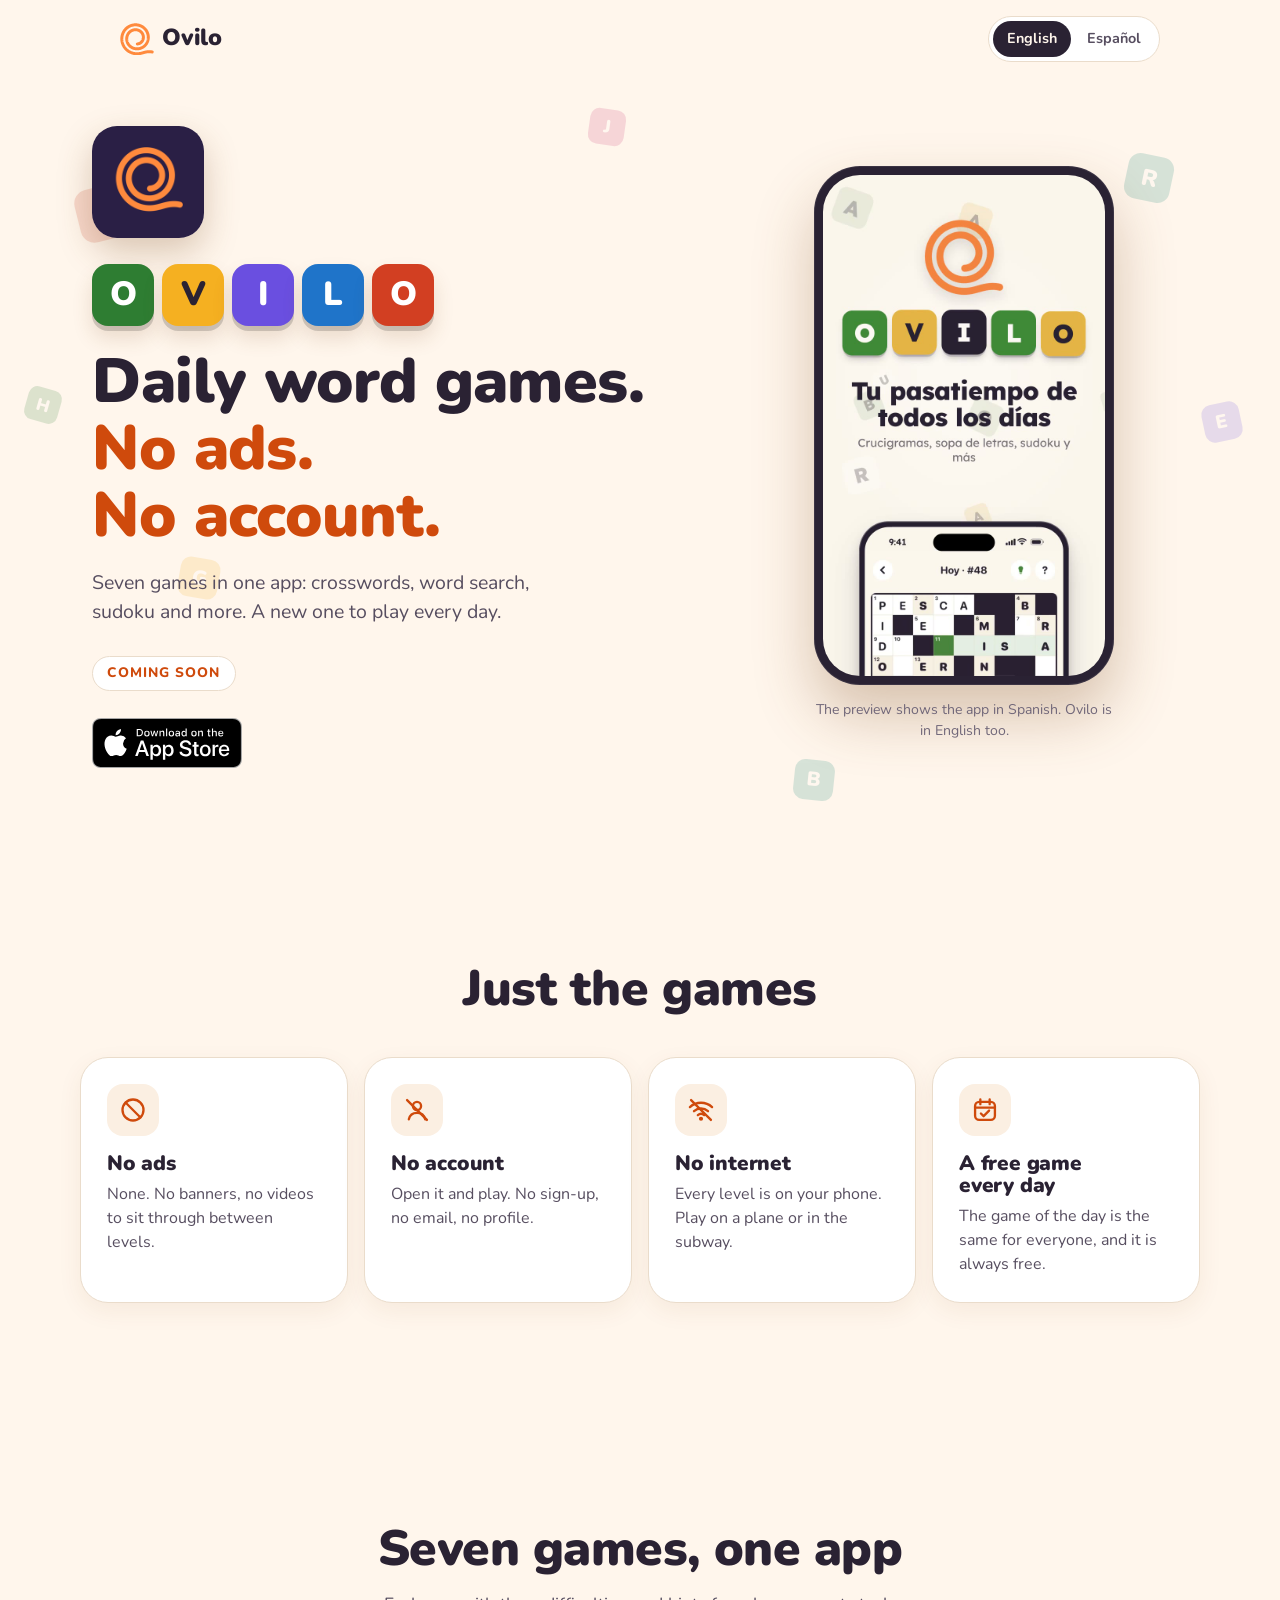
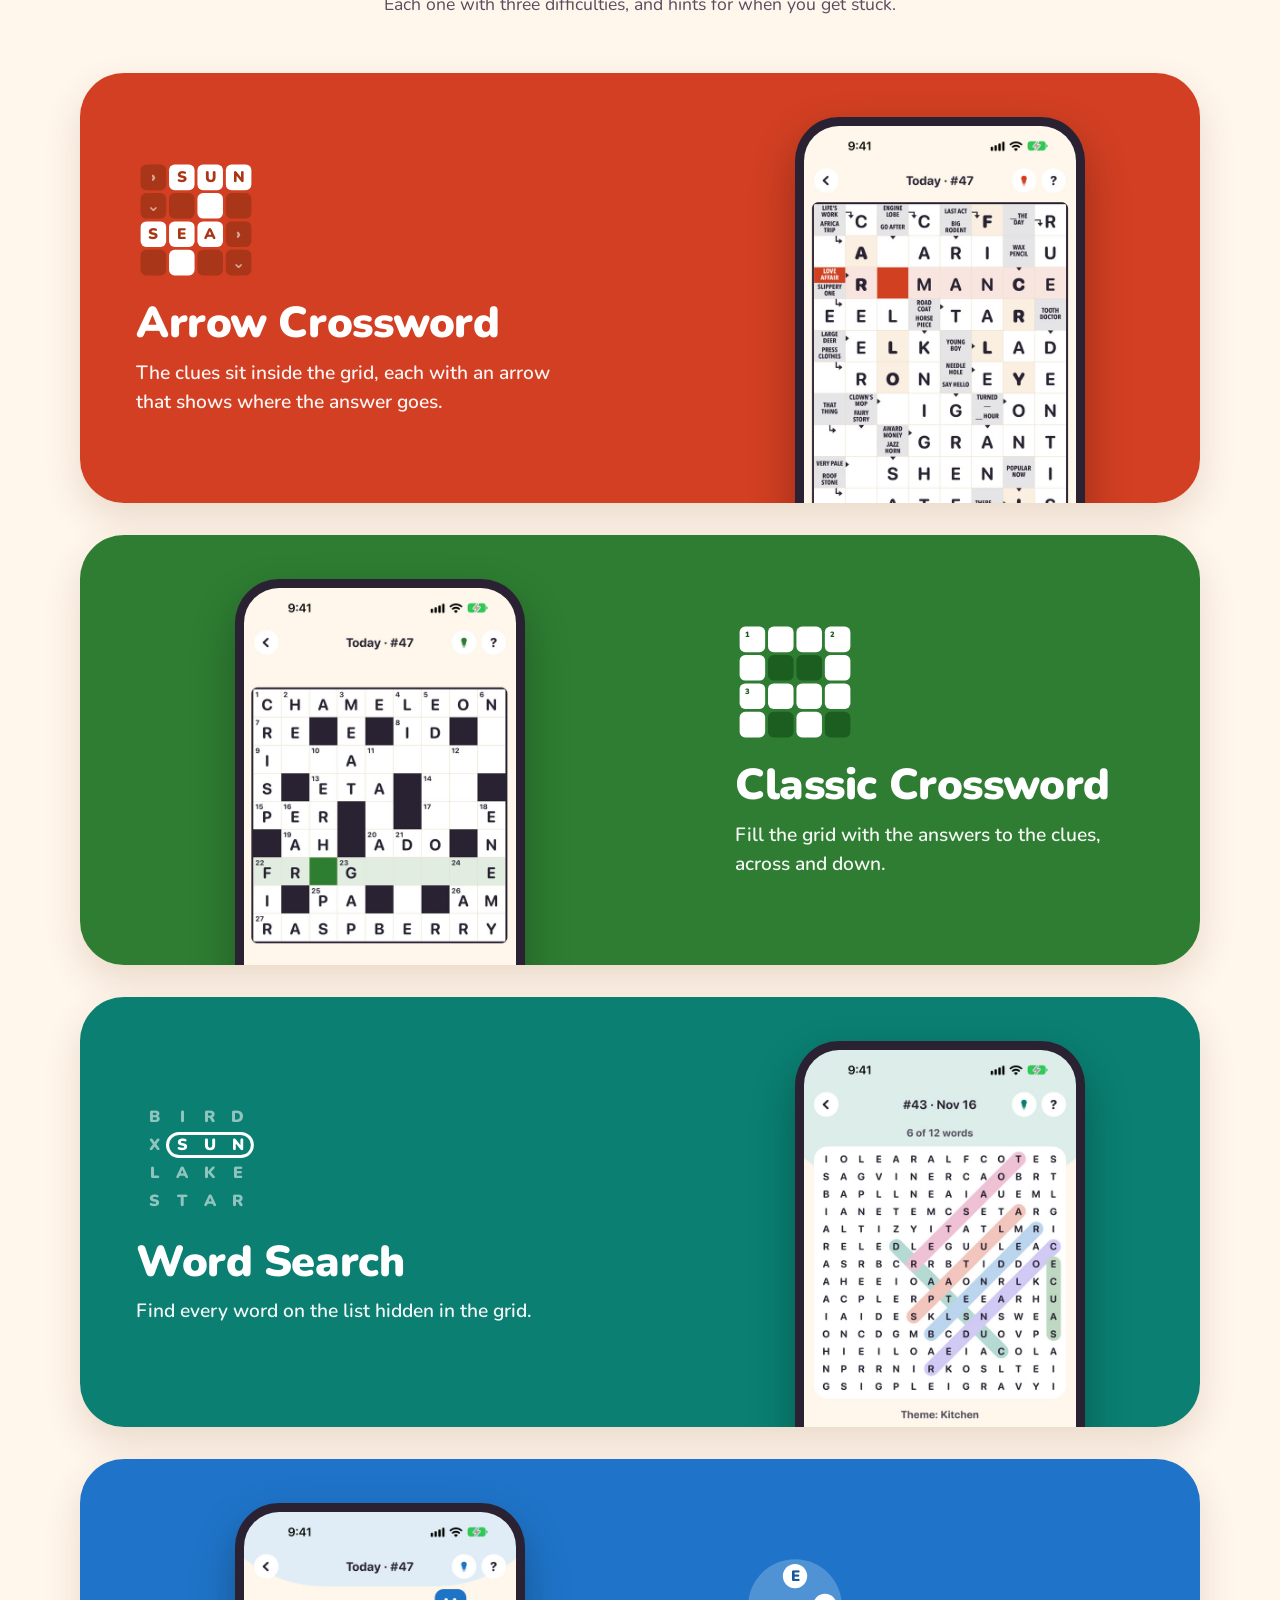
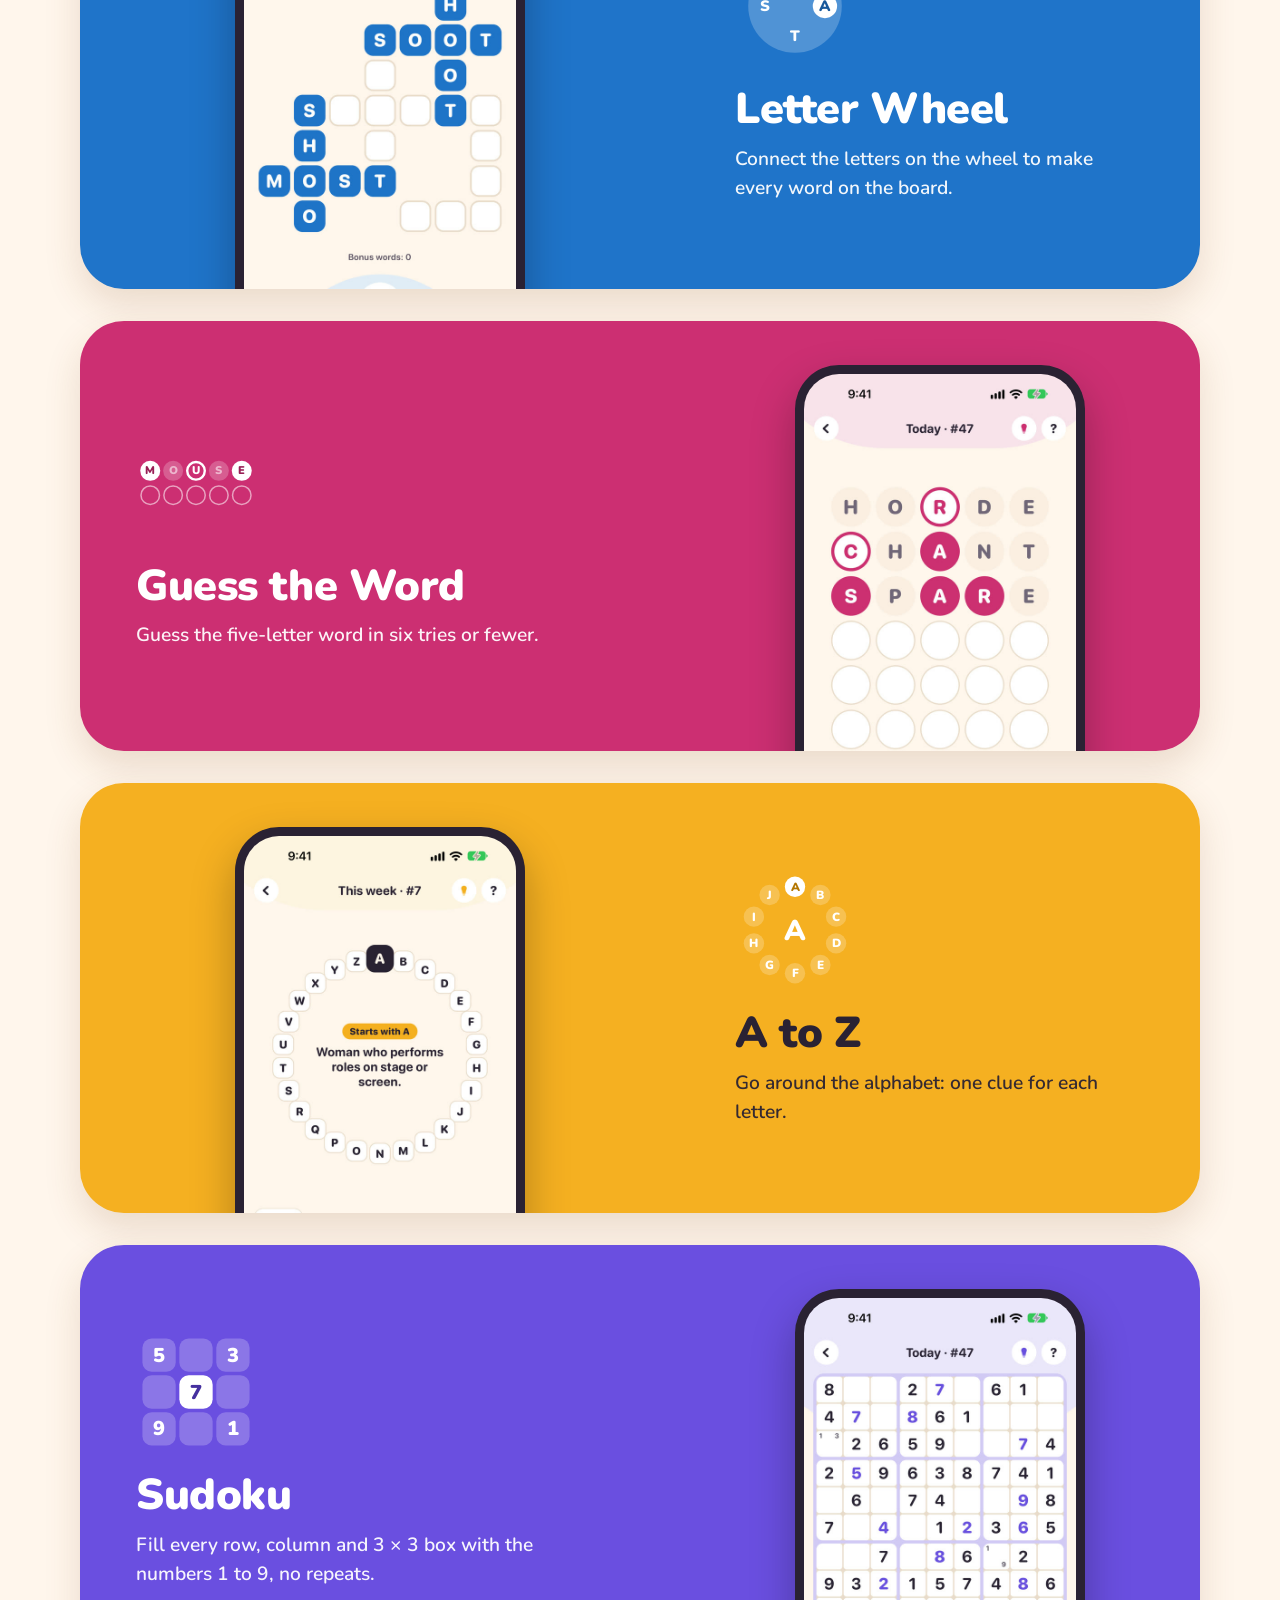
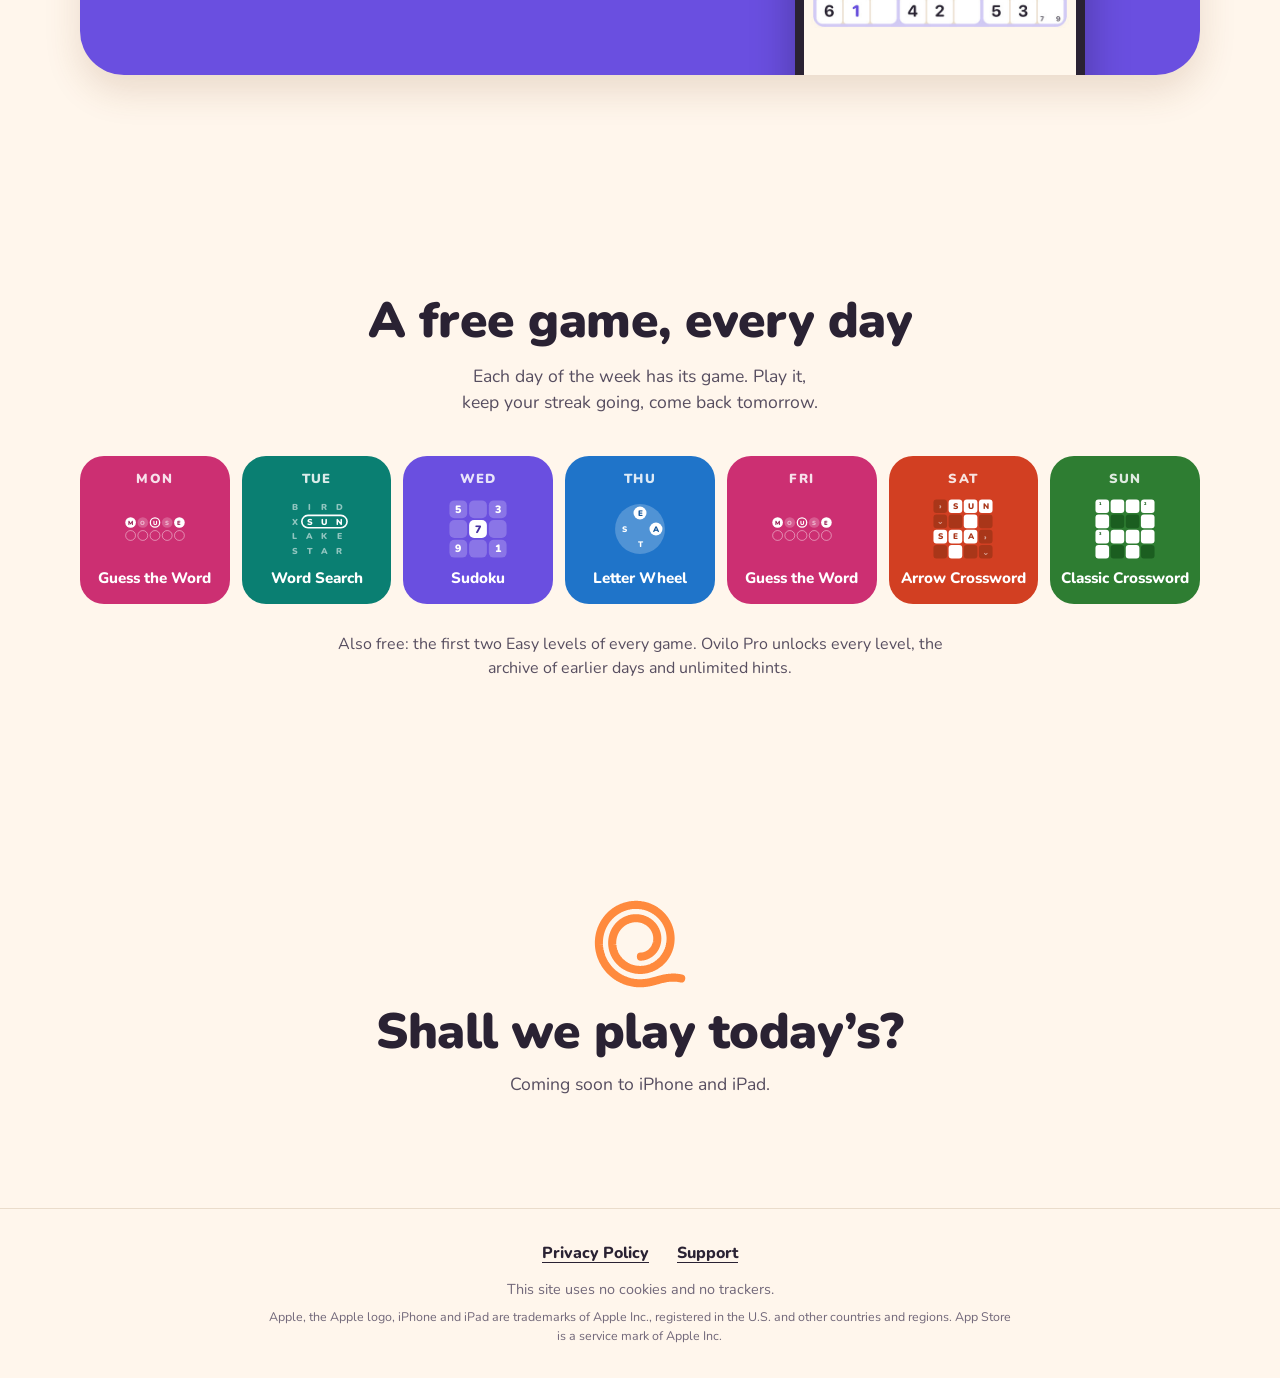
==== index.html @ 8417387c "Ovilo: sitio promocional en inglés y español (FO-580) Co-Authored-By: Claude Fable 5.2 <noreply@anth" ====
<!doctype html>
<html lang="en">
<head>
<meta charset="utf-8">
<meta name="viewport" content="width=device-width, initial-scale=1, viewport-fit=cover">
<title>Ovilo — Daily word games. No ads. No account.</title>
<meta name="description" content="Seven word and number games in one iPhone app: crosswords, word search, letter wheel, guess the word, A to Z and sudoku. No ads, no account, no internet needed.">
<meta name="theme-color" content="#FFF6EC" media="(prefers-color-scheme: light)">
<meta name="theme-color" content="#1A1622" media="(prefers-color-scheme: dark)">
<meta name="color-scheme" content="light dark">
<link rel="alternate" hreflang="en" href="https://ovilo.app/">
<link rel="alternate" hreflang="es" href="https://ovilo.app/es/">
<link rel="alternate" hreflang="x-default" href="https://ovilo.app/">
<meta property="og:type" content="website">
<meta property="og:title" content="Ovilo — Daily word games. No ads. No account.">
<meta property="og:description" content="Seven word and number games in one iPhone app: crosswords, word search, letter wheel, guess the word, A to Z and sudoku. No ads, no account, no internet needed.">
<meta property="og:image" content="https://ovilo.app/assets/img/og.png">
<meta name="twitter:card" content="summary_large_image">
<link rel="icon" href="assets/img/favicon.png" type="image/png">
<link rel="apple-touch-icon" href="assets/img/icon-180.png">
<link rel="preload" href="assets/fonts/nunito-latin-wght-normal.woff2" as="font" type="font/woff2" crossorigin>
<link rel="stylesheet" href="assets/site.css">
<script>
// El idioma del navegador manda la primera vez; después, el que la persona eligió en el selector.
(function () {
  var here = 'en', want;
  try { want = localStorage.getItem('ovilo-lang'); } catch (e) {}
  if (!want && here === 'en') want = /^es\b/i.test(navigator.language || '') ? 'es' : 'en';
  if (want && want !== here && !/[?&]stay\b/.test(location.search)) location.replace('es/' + location.hash);
})();
</script>
</head>
<body>
<header class="top">
  <a class="brand" href="./" aria-label="Ovilo"><svg class="symbol" aria-hidden="true" focusable="false" xmlns="http://www.w3.org/2000/svg" viewBox="149 168 524 502"><path d="M416.0 490.6 L418.3 490.5 L420.7 490.3 L423.0 490.0 L425.3 489.7 L427.7 489.3 L430.0 488.9 L432.3 488.4 L434.7 487.8 L437.0 487.2 L439.3 486.5 L441.6 485.8 L443.9 485.0 L446.2 484.1 L448.4 483.2 L450.7 482.2 L452.9 481.2 L455.1 480.1 L457.3 478.9 L459.4 477.7 L461.5 476.4 L463.6 475.0 L465.7 473.6 L467.8 472.2 L469.8 470.7 L471.7 469.1 L473.7 467.5 L475.6 465.8 L477.5 464.1 L479.3 462.3 L481.1 460.5 L482.8 458.6 L484.5 456.6 L486.2 454.7 L487.8 452.6 L489.4 450.6 L490.9 448.4 L492.3 446.3 L493.7 444.1 L495.1 441.8 L496.4 439.5 L497.7 437.2 L498.8 434.8 L500.0 432.4 L501.1 430.0 L502.1 427.5 L503.0 425.0 L503.9 422.4 L504.8 419.9 L505.5 417.3 L506.2 414.7 L506.9 412.0 L507.4 409.3 L507.9 406.7 L508.4 403.9 L508.7 401.2 L509.0 398.5 L509.3 395.7 L509.4 392.9 L509.5 390.2 L509.6 387.4 L509.5 384.6 L509.4 381.8 L509.2 379.0 L508.9 376.2 L508.6 373.4 L508.2 370.5 L507.7 367.7 L507.1 365.0 L506.5 362.2 L505.8 359.4 L505.0 356.6 L504.2 353.9 L503.3 351.1 L502.3 348.4 L501.2 345.7 L500.1 343.0 L498.9 340.4 L497.6 337.7 L496.2 335.1 L494.8 332.5 L493.3 330.0 L491.8 327.5 L490.2 325.0 L488.5 322.5 L486.7 320.1 L484.9 317.8 L483.0 315.4 L481.1 313.1 L479.1 310.9 L477.0 308.7 L474.8 306.6 L472.7 304.5 L470.4 302.4 L468.1 300.4 L465.7 298.5 L463.3 296.6 L460.8 294.8 L458.3 293.0 L455.8 291.3 L453.1 289.7 L450.5 288.1 L447.7 286.6 L445.0 285.1 L442.2 283.7 L439.3 282.4 L436.5 281.2 L433.5 280.0 L430.6 278.9 L427.6 277.9 L424.6 276.9 L421.5 276.0 L418.4 275.2 L415.3 274.5 L412.2 273.9 L409.0 273.3 L405.8 272.8 L402.6 272.4 L399.4 272.1 L396.2 271.8 L392.9 271.6 L389.7 271.6 L386.4 271.6 L383.2 271.6 L379.9 271.8 L376.6 272.0 L373.3 272.4 L370.1 272.8 L366.8 273.3 L363.5 273.9 L360.3 274.5 L357.0 275.3 L353.8 276.1 L350.6 277.1 L347.4 278.1 L344.2 279.1 L341.0 280.3 L337.9 281.6 L334.8 282.9 L331.7 284.3 L328.6 285.8 L325.6 287.4 L322.6 289.1 L319.7 290.8 L316.8 292.6 L313.9 294.5 L311.1 296.5 L308.3 298.5 L305.6 300.6 L302.9 302.8 L300.2 305.1 L297.6 307.4 L295.1 309.8 L292.6 312.3 L290.2 314.9 L287.9 317.5 L285.6 320.2 L283.4 322.9 L281.2 325.7 L279.1 328.6 L277.1 331.5 L275.1 334.4 L273.2 337.5 L271.4 340.6 L269.7 343.7 L268.0 346.9 L266.4 350.1 L264.9 353.4 L263.5 356.7 L262.2 360.1 L260.9 363.5 L259.8 366.9 L258.7 370.4 L257.7 373.9 L256.8 377.5 L255.9 381.0 L255.2 384.6 L254.6 388.3 L254.0 391.9 L253.5 395.6 L253.2 399.3 L252.9 403.0 L252.7 406.7 L252.6 410.4 L252.6 414.2 L252.7 417.9 L252.9 421.7 L253.2 425.4 L253.6 429.2 L254.1 432.9 L254.7 436.6 L255.3 440.4 L256.1 444.1 L257.0 447.8 L257.9 451.5 L259.0 455.2 L260.2 458.8 L261.4 462.4 L262.7 466.0 L264.2 469.6 L265.7 473.1 L267.3 476.7 L269.0 480.1 L270.8 483.6 L272.7 487.0 L274.7 490.3 L276.8 493.6 L279.0 496.9 L281.2 500.1 L283.5 503.3 L285.9 506.4 L288.4 509.4 L291.0 512.4 L293.7 515.4 L296.4 518.2 L299.2 521.0 L302.1 523.8 L305.1 526.4 L308.1 529.0 L311.2 531.6 L314.4 534.0 L317.7 536.4 L321.0 538.7 L324.3 540.9 L327.8 543.0 L331.3 545.1 L334.8 547.0 L338.4 548.9 L342.1 550.7 L345.8 552.4 L349.6 554.0 L353.4 555.5 L357.2 556.9 L361.1 558.3 L365.0 559.5 L369.0 560.6 L373.0 561.7 L377.0 562.6 L381.1 563.4 L385.2 564.1 L389.3 564.8 L393.5 565.3 L397.6 565.7 L401.8 566.0 L406.0 566.2 L410.2 566.3 L414.4 566.3 L418.6 566.2 L422.8 566.0 L427.1 565.7 L431.3 565.2 L435.5 564.7 L439.7 564.0 L443.9 563.3 L448.1 562.4 L452.3 561.4 L456.4 560.3 L460.5 559.2 L464.6 557.9 L468.7 556.5 L472.8 555.0 L476.8 553.4 L480.8 551.6 L484.7 549.8 L488.6 547.9 L492.5 545.9 L496.3 543.8 L500.0 541.5 L503.8 539.2 L507.4 536.8 L511.0 534.3 L514.6 531.7 L518.1 529.0 L521.5 526.2 L524.8 523.3 L528.1 520.3 L531.3 517.3 L534.5 514.1 L537.5 510.9 L540.5 507.6 L543.4 504.2 L546.3 500.7 L549.0 497.2 L551.7 493.5 L554.2 489.8 L556.7 486.1 L559.1 482.2 L561.4 478.3 L563.6 474.4 L565.7 470.4 L567.7 466.3 L569.6 462.1 L571.4 457.9 L573.1 453.7 L574.7 449.4 L576.2 445.1 L577.6 440.7 L578.8 436.3 L580.0 431.8 L581.0 427.3 L582.0 422.8 L582.8 418.2 L583.5 413.6 L584.1 409.0 L584.5 404.4 L584.9 399.7 L585.1 395.1 L585.3 390.4 L585.3 385.7 L585.2 381.0 L584.9 376.3 L584.6 371.6 L584.1 366.9 L583.5 362.3 L582.8 357.6 L582.0 352.9 L581.0 348.3 L579.9 343.6 L578.7 339.0 L577.4 334.4 L576.0 329.9 L574.5 325.3 L572.8 320.8 L571.0 316.4 L569.2 312.0 L567.2 307.6 L565.0 303.2 L562.8 299.0 L560.5 294.7 L558.0 290.5 L555.5 286.4 L552.8 282.4 L550.0 278.4 L547.1 274.4 L544.1 270.6 L541.1 266.8 L537.9 263.0 L534.6 259.4 L531.2 255.8 L527.7 252.3 L524.2 248.9 L520.5 245.6 L516.8 242.4 L513.0 239.2 L509.0 236.2 L505.0 233.2 L501.0 230.4 L496.8 227.6 L492.6 225.0 L488.3 222.4 L483.9 220.0 L479.5 217.6 L475.0 215.4 L470.4 213.3 L465.8 211.3 L461.1 209.4 L456.4 207.6 L451.6 206.0 L446.8 204.5 L441.9 203.0 L437.0 201.8 L432.0 200.6 L427.0 199.5 L422.0 198.6 L416.9 197.8 L411.9 197.2 L406.8 196.6 L401.6 196.2 L396.5 195.9 L391.4 195.8 L386.2 195.8 L381.0 195.9 L375.9 196.1 L370.7 196.5 L365.5 197.0 L360.4 197.6 L355.2 198.4 L350.1 199.3 L345.0 200.3 L339.9 201.5 L334.8 202.8 L329.7 204.2 L324.7 205.7 L319.7 207.4 L314.8 209.2 L309.9 211.1 L305.0 213.2 L300.2 215.4 L295.4 217.7 L290.7 220.1 L286.0 222.7 L281.4 225.3 L276.9 228.1 L272.4 231.0 L268.0 234.1 L263.7 237.2 L259.4 240.5 L255.3 243.8 L251.2 247.3 L247.1 250.9 L243.2 254.6 L239.4 258.4 L235.6 262.3 L232.0 266.3 L228.4 270.4 L225.0 274.5 L221.6 278.8 L218.3 283.2 L215.2 287.6 L212.2 292.2 L209.2 296.8 L206.4 301.5 L203.7 306.3 L201.2 311.1 L198.7 316.0 L196.4 321.0 L194.2 326.1 L192.1 331.2 L190.1 336.3 L188.3 341.6 L186.6 346.8 L185.0 352.2 L183.6 357.5 L182.3 362.9 L181.1 368.4 L180.1 373.9 L179.2 379.4 L178.4 384.9 L177.8 390.5 L177.4 396.1 L177.0 401.7 L176.8 407.3 L176.8 413.0 L176.9 418.6 L177.1 424.3 L177.5 429.9 L178.0 435.5 L178.7 441.2 L179.5 446.8 L180.4 452.4 L181.5 458.0 L182.8 463.6 L184.2 469.1 L185.7 474.6 L187.3 480.1 L189.1 485.6 L191.1 491.0 L193.2 496.3 L195.4 501.6 L197.7 506.9 L200.2 512.1 L202.9 517.3 L205.6 522.3 L208.5 527.4 L211.5 532.3 L214.7 537.2 L217.9 542.0 L221.3 546.8 L224.9 551.4 L228.5 556.0 L232.3 560.4 L236.1 564.8 L240.1 569.1 L244.2 573.3 L248.5 577.4 L252.8 581.4 L257.2 585.3 L261.7 589.1 L266.4 592.8 L271.1 596.3 L275.9 599.8 L280.8 603.1 L285.8 606.3 L290.9 609.4 L296.1 612.3 L301.4 615.2 L306.7 617.9 L312.1 620.4 L317.6 622.8 L323.1 625.1 L328.7 627.3 L334.4 629.3 L340.1 631.2 L345.9 632.9 L351.7 634.5 L357.5 635.9 L363.5 637.2 L369.4 638.4 L375.4 639.4 L381.4 640.2 L387.4 640.9 L393.5 641.5 L399.6 641.9 L405.7 642.1 L411.8 642.2 L417.9 642.1 L424.0 641.9 L430.1 641.5 L436.3 641.0 L442.4 640.3 L445.3 639.9 L448.3 639.5 L451.3 639.1 L454.2 638.6 L457.2 638.1 L460.2 637.6 L463.1 637.0 L466.0 636.4 L469.0 635.8 L471.9 635.2 L474.8 634.5 L477.8 633.8 L480.7 633.1 L483.6 632.4 L486.5 631.7 L489.4 630.9 L492.3 630.2 L495.2 629.4 L498.1 628.6 L501.0 627.8 L503.9 627.0 L506.8 626.2 L509.7 625.4 L512.5 624.5 L515.4 623.7 L518.3 622.9 L521.2 622.1 L524.1 621.3 L527.0 620.5 L529.9 619.8 L532.8 619.1 L535.7 618.3 L538.6 617.7 L541.6 617.0 L544.5 616.4 L547.4 615.7 L550.4 615.2 L553.3 614.6 L556.3 614.1 L559.2 613.6 L562.2 613.1 L565.2 612.6 L568.1 612.2 L571.1 611.8 L574.1 611.5 L577.1 611.2 L580.1 610.9 L583.1 610.7 L586.1 610.4 L589.0 610.3 L592.0 610.1 L595.0 610.0 L598.0 610.0 L601.0 610.0 L604.0 610.0 L607.0 610.1 L610.0 610.2 L613.0 610.3 L616.0 610.5 L619.0 610.8 L622.0 611.1 L625.0 611.4 L628.0 611.8 L630.9 612.2 L633.9 612.7 L636.8 613.3 L639.8 613.8 L642.7 614.5 L645.6 615.2" fill="none" stroke="currentColor" stroke-width="46" stroke-linecap="round" stroke-linejoin="round"></path></svg><span>Ovilo</span></a>
  <nav class="langs" aria-label="Language">
    <a href="./" data-lang="en" lang="en" aria-current="page">English</a>
    <a href="es/" data-lang="es" lang="es">Español</a>
  </nav>
</header>

<main>
  <section class="hero">
    <div class="floaters" aria-hidden="true"><span style="left:6%;top:14%;--s:54px;--r:-14deg;--g:#D23F22;--d:0s">A</span><span style="left:88%;top:10%;--s:46px;--r:12deg;--g:#0A7F72;--d:-1.7s">R</span><span style="left:14%;top:62%;--s:40px;--r:10deg;--g:#F5B021;--d:-3.4s">G</span><span style="left:80%;top:70%;--s:52px;--r:-9deg;--g:#1F74C9;--d:-5.1s">U</span><span style="left:46%;top:4%;--s:36px;--r:8deg;--g:#CC2F72;--d:-6.8s">J</span><span style="left:94%;top:42%;--s:38px;--r:-12deg;--g:#6A4FE0;--d:-8.5s">E</span><span style="left:2%;top:40%;--s:34px;--r:16deg;--g:#2E7D32;--d:-10.2s">H</span><span style="left:62%;top:88%;--s:40px;--r:6deg;--g:#0A7F72;--d:-11.9s">B</span></div>
    <div class="hero-text">
      <img class="app-icon" src="assets/img/icon-256.png" width="112" height="112" alt="">
      <p class="wordmark" aria-label="Ovilo"><span aria-hidden="true" style="--g:#2E7D32;--on:#FFFFFF;--i:0">O</span><span aria-hidden="true" style="--g:#F5B021;--on:#2A2233;--i:1">V</span><span aria-hidden="true" style="--g:#6A4FE0;--on:#FFFFFF;--i:2">I</span><span aria-hidden="true" style="--g:#1F74C9;--on:#FFFFFF;--i:3">L</span><span aria-hidden="true" style="--g:#D23F22;--on:#FFFFFF;--i:4">O</span></p>
      <h1><span>Daily word games.</span> <span class="accent">No ads.</span> <span class="accent">No account.</span></h1>
      <p class="sub">Seven games in one app: crosswords, word search, sudoku and more. A new one to play every day.</p>
      <div class="store" aria-label="Coming soon to iPhone and iPad."><span class="soon">Coming soon</span><img class="badge" src="assets/img/app-store-badge-en.svg" width="150" height="50" alt="Download on the App Store"></div>
    </div>
    <div class="hero-video">
      <div class="phone"><video class="screen" src="assets/video/ovilo-promo-es.mp4" poster="assets/video/poster.jpg" width="720" height="1280" autoplay muted loop playsinline preload="metadata" aria-label="A 30-second look at Ovilo"></video></div>
      <p class="video-note">The preview shows the app in Spanish. Ovilo is in English too.</p>
    </div>
  </section>

  <section class="why">
    <h2 class="reveal">Just the games</h2>
    <ul class="why-grid">
      <li class="reveal" style="--i:0"><span class="why-icon"><svg viewBox="0 0 24 24" aria-hidden="true" focusable="false" fill="none" stroke="currentColor" stroke-width="2" stroke-linecap="round" stroke-linejoin="round"><circle cx="12" cy="12" r="9"/><path d="M5.6 5.6l12.8 12.8"/></svg></span><h3>No ads</h3><p>None. No banners, no videos to sit through between levels.</p></li>
      <li class="reveal" style="--i:1"><span class="why-icon"><svg viewBox="0 0 24 24" aria-hidden="true" focusable="false" fill="none" stroke="currentColor" stroke-width="2" stroke-linecap="round" stroke-linejoin="round"><circle cx="12" cy="8.5" r="3.5"/><path d="M5 20c.8-3.6 3.6-5.5 7-5.5s6.2 1.9 7 5.5"/><path d="M3.5 3.5l17 17"/></svg></span><h3>No account</h3><p>Open it and play. No sign-up, no email, no profile.</p></li>
      <li class="reveal" style="--i:2"><span class="why-icon"><svg viewBox="0 0 24 24" aria-hidden="true" focusable="false" fill="none" stroke="currentColor" stroke-width="2" stroke-linecap="round" stroke-linejoin="round"><path d="M2.5 9.5a14 14 0 0 1 19 0"/><path d="M6 13a9 9 0 0 1 12 0"/><path d="M9.3 16.4a4.2 4.2 0 0 1 5.4 0"/><circle cx="12" cy="19.5" r=".8" fill="currentColor"/><path d="M3.5 3.5l17 17"/></svg></span><h3>No internet</h3><p>Every level is on your phone. Play on a plane or in the subway.</p></li>
      <li class="reveal" style="--i:3"><span class="why-icon"><svg viewBox="0 0 24 24" aria-hidden="true" focusable="false" fill="none" stroke="currentColor" stroke-width="2" stroke-linecap="round" stroke-linejoin="round"><rect x="3.5" y="5" width="17" height="15.5" rx="3.5"/><path d="M8 3v4M16 3v4M3.5 10h17"/><path d="M8.5 15l2.3 2.3 4.7-4.8"/></svg></span><h3>A free game every day</h3><p>The game of the day is the same for everyone, and it is always free.</p></li>
    </ul>
  </section>

  <section class="games">
    <h2 class="reveal">Seven games, one app</h2>
    <p class="lead reveal">Each one with three difficulties, and hints for when you get stuck.</p>
    <div class="game-list">
      <article class="game reveal" style="--g:#D23F22;--deep:#A93619;--on:#FFFFFF">
        <div class="game-text">
          <svg class="art" viewBox="0 0 120 120" aria-hidden="true" focusable="false"><rect x="4.62" y="4.62" width="25.53" height="25.53" rx="5.62" fill="#A93619"/><text x="17.38" y="17.38" font-size="15.83" fill="rgba(255,255,255,.55)" text-anchor="middle" dominant-baseline="central">›</text><rect x="33.03" y="4.62" width="25.53" height="25.53" rx="5.62" fill="#FFFFFF"/><text x="45.79" y="17.38" font-size="15.32" fill="#A93619" text-anchor="middle" dominant-baseline="central">S</text><rect x="61.44" y="4.62" width="25.53" height="25.53" rx="5.62" fill="#FFFFFF"/><text x="74.21" y="17.38" font-size="15.32" fill="#A93619" text-anchor="middle" dominant-baseline="central">U</text><rect x="89.85" y="4.62" width="25.53" height="25.53" rx="5.62" fill="#FFFFFF"/><text x="102.62" y="17.38" font-size="15.32" fill="#A93619" text-anchor="middle" dominant-baseline="central">N</text><rect x="4.62" y="33.03" width="25.53" height="25.53" rx="5.62" fill="#A93619"/><text x="17.38" y="45.79" font-size="15.83" fill="rgba(255,255,255,.55)" text-anchor="middle" dominant-baseline="central">⌄</text><rect x="33.03" y="33.03" width="25.53" height="25.53" rx="5.62" fill="#A93619"/><rect x="61.44" y="33.03" width="25.53" height="25.53" rx="5.62" fill="#FFFFFF"/><rect x="89.85" y="33.03" width="25.53" height="25.53" rx="5.62" fill="#A93619"/><rect x="4.62" y="61.44" width="25.53" height="25.53" rx="5.62" fill="#FFFFFF"/><text x="17.38" y="74.21" font-size="15.32" fill="#A93619" text-anchor="middle" dominant-baseline="central">S</text><rect x="33.03" y="61.44" width="25.53" height="25.53" rx="5.62" fill="#FFFFFF"/><text x="45.79" y="74.21" font-size="15.32" fill="#A93619" text-anchor="middle" dominant-baseline="central">E</text><rect x="61.44" y="61.44" width="25.53" height="25.53" rx="5.62" fill="#FFFFFF"/><text x="74.21" y="74.21" font-size="15.32" fill="#A93619" text-anchor="middle" dominant-baseline="central">A</text><rect x="89.85" y="61.44" width="25.53" height="25.53" rx="5.62" fill="#A93619"/><text x="102.62" y="74.21" font-size="15.83" fill="rgba(255,255,255,.55)" text-anchor="middle" dominant-baseline="central">›</text><rect x="4.62" y="89.85" width="25.53" height="25.53" rx="5.62" fill="#A93619"/><rect x="33.03" y="89.85" width="25.53" height="25.53" rx="5.62" fill="#FFFFFF"/><rect x="61.44" y="89.85" width="25.53" height="25.53" rx="5.62" fill="#A93619"/><rect x="89.85" y="89.85" width="25.53" height="25.53" rx="5.62" fill="#A93619"/><text x="102.62" y="102.62" font-size="15.83" fill="rgba(255,255,255,.55)" text-anchor="middle" dominant-baseline="central">⌄</text></svg>
          <h3>Arrow Crossword</h3>
          <p>The clues sit inside the grid, each with an arrow that shows where the answer goes.</p>
        </div>
        <div class="game-shot">
          <div class="phone"><img class="screen" src="assets/shots/en/crosswordAuto.jpg" width="600" height="1304" loading="lazy" decoding="async" alt="Ovilo on iPhone: Arrow Crossword"></div>
        </div>
      </article>
      <article class="game reveal flip" style="--g:#2E7D32;--deep:#1B5E20;--on:#FFFFFF">
        <div class="game-text">
          <svg class="art" viewBox="0 0 120 120" aria-hidden="true" focusable="false"><rect x="4.62" y="4.62" width="25.53" height="25.53" rx="5.62" fill="#FFFFFF"/><text x="12.28" y="12.28" font-size="7.66" fill="#1B5E20" text-anchor="middle" dominant-baseline="central">1</text><rect x="33.03" y="4.62" width="25.53" height="25.53" rx="5.62" fill="#FFFFFF"/><rect x="61.44" y="4.62" width="25.53" height="25.53" rx="5.62" fill="#FFFFFF"/><rect x="89.85" y="4.62" width="25.53" height="25.53" rx="5.62" fill="#FFFFFF"/><text x="97.51" y="12.28" font-size="7.66" fill="#1B5E20" text-anchor="middle" dominant-baseline="central">2</text><rect x="4.62" y="33.03" width="25.53" height="25.53" rx="5.62" fill="#FFFFFF"/><rect x="33.03" y="33.03" width="25.53" height="25.53" rx="5.62" fill="#1B5E20"/><rect x="61.44" y="33.03" width="25.53" height="25.53" rx="5.62" fill="#1B5E20"/><rect x="89.85" y="33.03" width="25.53" height="25.53" rx="5.62" fill="#FFFFFF"/><rect x="4.62" y="61.44" width="25.53" height="25.53" rx="5.62" fill="#FFFFFF"/><text x="12.28" y="69.1" font-size="7.66" fill="#1B5E20" text-anchor="middle" dominant-baseline="central">3</text><rect x="33.03" y="61.44" width="25.53" height="25.53" rx="5.62" fill="#FFFFFF"/><rect x="61.44" y="61.44" width="25.53" height="25.53" rx="5.62" fill="#FFFFFF"/><rect x="89.85" y="61.44" width="25.53" height="25.53" rx="5.62" fill="#FFFFFF"/><rect x="4.62" y="89.85" width="25.53" height="25.53" rx="5.62" fill="#FFFFFF"/><rect x="33.03" y="89.85" width="25.53" height="25.53" rx="5.62" fill="#1B5E20"/><rect x="61.44" y="89.85" width="25.53" height="25.53" rx="5.62" fill="#FFFFFF"/><rect x="89.85" y="89.85" width="25.53" height="25.53" rx="5.62" fill="#1B5E20"/></svg>
          <h3>Classic Crossword</h3>
          <p>Fill the grid with the answers to the clues, across and down.</p>
        </div>
        <div class="game-shot">
          <div class="phone"><img class="screen" src="assets/shots/en/crosswordClassic.jpg" width="600" height="1304" loading="lazy" decoding="async" alt="Ovilo on iPhone: Classic Crossword"></div>
        </div>
      </article>
      <article class="game reveal" style="--g:#0A7F72;--deep:#086358;--on:#FFFFFF">
        <div class="game-text">
          <svg class="art" viewBox="0 0 120 120" aria-hidden="true" focusable="false"><text x="18.17" y="18.17" font-size="16.17" fill="rgba(255,255,255,.55)" text-anchor="middle" dominant-baseline="central">B</text><text x="46.06" y="18.17" font-size="16.17" fill="rgba(255,255,255,.55)" text-anchor="middle" dominant-baseline="central">I</text><text x="73.94" y="18.17" font-size="16.17" fill="rgba(255,255,255,.55)" text-anchor="middle" dominant-baseline="central">R</text><text x="101.83" y="18.17" font-size="16.17" fill="rgba(255,255,255,.55)" text-anchor="middle" dominant-baseline="central">D</text><text x="18.17" y="46.06" font-size="16.17" fill="rgba(255,255,255,.55)" text-anchor="middle" dominant-baseline="central">X</text><text x="46.06" y="46.06" font-size="16.17" fill="#FFFFFF" text-anchor="middle" dominant-baseline="central">S</text><text x="73.94" y="46.06" font-size="16.17" fill="#FFFFFF" text-anchor="middle" dominant-baseline="central">U</text><text x="101.83" y="46.06" font-size="16.17" fill="#FFFFFF" text-anchor="middle" dominant-baseline="central">N</text><text x="18.17" y="73.94" font-size="16.17" fill="rgba(255,255,255,.55)" text-anchor="middle" dominant-baseline="central">L</text><text x="46.06" y="73.94" font-size="16.17" fill="rgba(255,255,255,.55)" text-anchor="middle" dominant-baseline="central">A</text><text x="73.94" y="73.94" font-size="16.17" fill="rgba(255,255,255,.55)" text-anchor="middle" dominant-baseline="central">K</text><text x="101.83" y="73.94" font-size="16.17" fill="rgba(255,255,255,.55)" text-anchor="middle" dominant-baseline="central">E</text><text x="18.17" y="101.83" font-size="16.17" fill="rgba(255,255,255,.55)" text-anchor="middle" dominant-baseline="central">S</text><text x="46.06" y="101.83" font-size="16.17" fill="rgba(255,255,255,.55)" text-anchor="middle" dominant-baseline="central">T</text><text x="73.94" y="101.83" font-size="16.17" fill="rgba(255,255,255,.55)" text-anchor="middle" dominant-baseline="central">A</text><text x="101.83" y="101.83" font-size="16.17" fill="rgba(255,255,255,.55)" text-anchor="middle" dominant-baseline="central">R</text><rect x="31.51" y="34.51" width="84.86" height="23.09" rx="11.54" fill="none" stroke="#FFFFFF" stroke-width="3"/></svg>
          <h3>Word Search</h3>
          <p>Find every word on the list hidden in the grid.</p>
        </div>
        <div class="game-shot">
          <div class="phone"><img class="screen" src="assets/shots/en/wordsearch.jpg" width="600" height="1304" loading="lazy" decoding="async" alt="Ovilo on iPhone: Word Search"></div>
        </div>
      </article>
      <article class="game reveal flip" style="--g:#1F74C9;--deep:#17589B;--on:#FFFFFF">
        <div class="game-text">
          <svg class="art" viewBox="0 0 120 120" aria-hidden="true" focusable="false"><circle cx="60" cy="60" r="46.8" fill="rgba(255,255,255,.22)"/><circle cx="60" cy="30.05" r="12.17" fill="#FFFFFF"/><text x="60" y="30.05" font-size="15.09" fill="#17589B" text-anchor="middle" dominant-baseline="central">E</text><circle cx="89.95" cy="60" r="12.17" fill="#FFFFFF"/><text x="89.95" y="60" font-size="15.09" fill="#17589B" text-anchor="middle" dominant-baseline="central">A</text><text x="60" y="89.95" font-size="15.09" fill="#FFFFFF" text-anchor="middle" dominant-baseline="central">T</text><text x="30.05" y="60" font-size="15.09" fill="#FFFFFF" text-anchor="middle" dominant-baseline="central">S</text></svg>
          <h3>Letter Wheel</h3>
          <p>Connect the letters on the wheel to make every word on the board.</p>
        </div>
        <div class="game-shot">
          <div class="phone"><img class="screen" src="assets/shots/en/wordconnect.jpg" width="600" height="1304" loading="lazy" decoding="async" alt="Ovilo on iPhone: Letter Wheel"></div>
        </div>
      </article>
      <article class="game reveal" style="--g:#CC2F72;--deep:#981F55;--on:#FFFFFF">
        <div class="game-text">
          <svg class="art" viewBox="0 0 120 120" aria-hidden="true" focusable="false"><circle cx="14.24" cy="47.84" r="10" fill="#FFFFFF"/><text x="14.24" y="47.84" font-size="11.2" fill="#981F55" text-anchor="middle" dominant-baseline="central">M</text><circle cx="14.24" cy="72.16" r="9.25" fill="none" stroke="rgba(255,255,255,.55)" stroke-width="1.5"/><circle cx="37.12" cy="47.84" r="10" fill="rgba(255,255,255,.22)"/><text x="37.12" y="47.84" font-size="11.2" fill="rgba(255,255,255,.55)" text-anchor="middle" dominant-baseline="central">O</text><circle cx="37.12" cy="72.16" r="9.25" fill="none" stroke="rgba(255,255,255,.55)" stroke-width="1.5"/><circle cx="60" cy="47.84" r="8.8" fill="none" stroke="#FFFFFF" stroke-width="2.4"/><text x="60" y="47.84" font-size="11.2" fill="#FFFFFF" text-anchor="middle" dominant-baseline="central">U</text><circle cx="60" cy="72.16" r="9.25" fill="none" stroke="rgba(255,255,255,.55)" stroke-width="1.5"/><circle cx="82.88" cy="47.84" r="10" fill="rgba(255,255,255,.22)"/><text x="82.88" y="47.84" font-size="11.2" fill="rgba(255,255,255,.55)" text-anchor="middle" dominant-baseline="central">S</text><circle cx="82.88" cy="72.16" r="9.25" fill="none" stroke="rgba(255,255,255,.55)" stroke-width="1.5"/><circle cx="105.76" cy="47.84" r="10" fill="#FFFFFF"/><text x="105.76" y="47.84" font-size="11.2" fill="#981F55" text-anchor="middle" dominant-baseline="central">E</text><circle cx="105.76" cy="72.16" r="9.25" fill="none" stroke="rgba(255,255,255,.55)" stroke-width="1.5"/></svg>
          <h3>Guess the Word</h3>
          <p>Guess the five-letter word in six tries or fewer.</p>
        </div>
        <div class="game-shot">
          <div class="phone"><img class="screen" src="assets/shots/en/wordguess.jpg" width="600" height="1304" loading="lazy" decoding="async" alt="Ovilo on iPhone: Guess the Word"></div>
        </div>
      </article>
      <article class="game reveal flip" style="--g:#F5B021;--deep:#B37600;--on:#2A2233">
        <div class="game-text">
          <svg class="art" viewBox="0 0 120 120" aria-hidden="true" focusable="false"><circle cx="60" cy="16.8" r="10.2" fill="#FFFFFF"/><text x="60" y="16.8" font-size="11.83" fill="#B37600" text-anchor="middle" dominant-baseline="central">A</text><circle cx="85.39" cy="25.05" r="10.2" fill="rgba(255,255,255,.22)"/><text x="85.39" y="25.05" font-size="11.83" fill="#FFFFFF" text-anchor="middle" dominant-baseline="central">B</text><circle cx="101.09" cy="46.65" r="10.2" fill="rgba(255,255,255,.22)"/><text x="101.09" y="46.65" font-size="11.83" fill="#FFFFFF" text-anchor="middle" dominant-baseline="central">C</text><circle cx="101.09" cy="73.35" r="10.2" fill="rgba(255,255,255,.22)"/><text x="101.09" y="73.35" font-size="11.83" fill="#FFFFFF" text-anchor="middle" dominant-baseline="central">D</text><circle cx="85.39" cy="94.95" r="10.2" fill="rgba(255,255,255,.22)"/><text x="85.39" y="94.95" font-size="11.83" fill="#FFFFFF" text-anchor="middle" dominant-baseline="central">E</text><circle cx="60" cy="103.2" r="10.2" fill="rgba(255,255,255,.22)"/><text x="60" y="103.2" font-size="11.83" fill="#FFFFFF" text-anchor="middle" dominant-baseline="central">F</text><circle cx="34.61" cy="94.95" r="10.2" fill="rgba(255,255,255,.22)"/><text x="34.61" y="94.95" font-size="11.83" fill="#FFFFFF" text-anchor="middle" dominant-baseline="central">G</text><circle cx="18.91" cy="73.35" r="10.2" fill="rgba(255,255,255,.22)"/><text x="18.91" y="73.35" font-size="11.83" fill="#FFFFFF" text-anchor="middle" dominant-baseline="central">H</text><circle cx="18.91" cy="46.65" r="10.2" fill="rgba(255,255,255,.22)"/><text x="18.91" y="46.65" font-size="11.83" fill="#FFFFFF" text-anchor="middle" dominant-baseline="central">I</text><circle cx="34.61" cy="25.05" r="10.2" fill="rgba(255,255,255,.22)"/><text x="34.61" y="25.05" font-size="11.83" fill="#FFFFFF" text-anchor="middle" dominant-baseline="central">J</text><text x="60" y="60" font-size="28.56" fill="#FFFFFF" text-anchor="middle" dominant-baseline="central">A</text></svg>
          <h3>A to Z</h3>
          <p>Go around the alphabet: one clue for each letter.</p>
        </div>
        <div class="game-shot">
          <div class="phone"><img class="screen" src="assets/shots/en/alphabet.jpg" width="600" height="1304" loading="lazy" decoding="async" alt="Ovilo on iPhone: A to Z"></div>
        </div>
      </article>
      <article class="game reveal" style="--g:#6A4FE0;--deep:#45309F;--on:#FFFFFF">
        <div class="game-text">
          <svg class="art" viewBox="0 0 120 120" aria-hidden="true" focusable="false"><rect x="6.4" y="6.4" width="33.33" height="33.33" rx="9.33" fill="rgba(255,255,255,.22)"/><text x="23.07" y="23.07" font-size="20" fill="#FFFFFF" text-anchor="middle" dominant-baseline="central">5</text><rect x="43.33" y="6.4" width="33.33" height="33.33" rx="9.33" fill="rgba(255,255,255,.22)"/><rect x="80.27" y="6.4" width="33.33" height="33.33" rx="9.33" fill="rgba(255,255,255,.22)"/><text x="96.93" y="23.07" font-size="20" fill="#FFFFFF" text-anchor="middle" dominant-baseline="central">3</text><rect x="6.4" y="43.33" width="33.33" height="33.33" rx="9.33" fill="rgba(255,255,255,.22)"/><rect x="43.33" y="43.33" width="33.33" height="33.33" rx="9.33" fill="#FFFFFF"/><text x="60" y="60" font-size="20" fill="#45309F" text-anchor="middle" dominant-baseline="central">7</text><rect x="80.27" y="43.33" width="33.33" height="33.33" rx="9.33" fill="rgba(255,255,255,.22)"/><rect x="6.4" y="80.27" width="33.33" height="33.33" rx="9.33" fill="rgba(255,255,255,.22)"/><text x="23.07" y="96.93" font-size="20" fill="#FFFFFF" text-anchor="middle" dominant-baseline="central">9</text><rect x="43.33" y="80.27" width="33.33" height="33.33" rx="9.33" fill="rgba(255,255,255,.22)"/><rect x="80.27" y="80.27" width="33.33" height="33.33" rx="9.33" fill="rgba(255,255,255,.22)"/><text x="96.93" y="96.93" font-size="20" fill="#FFFFFF" text-anchor="middle" dominant-baseline="central">1</text></svg>
          <h3>Sudoku</h3>
          <p>Fill every row, column and 3 × 3 box with the numbers 1 to 9, no repeats.</p>
        </div>
        <div class="game-shot">
          <div class="phone"><img class="screen" src="assets/shots/en/sudoku.jpg" width="600" height="1304" loading="lazy" decoding="async" alt="Ovilo on iPhone: Sudoku"></div>
        </div>
      </article>
    </div>
  </section>

  <section class="week">
    <h2 class="reveal">A free game, every day</h2>
    <p class="lead reveal">Each day of the week has its game. Play it, keep your streak going, come back tomorrow.</p>
    <ol class="week-row reveal">
        <li style="--g:#CC2F72;--deep:#981F55;--on:#FFFFFF"><span class="day">Mon</span><svg class="art" viewBox="0 0 120 120" aria-hidden="true" focusable="false"><circle cx="14.24" cy="47.84" r="10" fill="#FFFFFF"/><text x="14.24" y="47.84" font-size="11.2" fill="#981F55" text-anchor="middle" dominant-baseline="central">M</text><circle cx="14.24" cy="72.16" r="9.25" fill="none" stroke="rgba(255,255,255,.55)" stroke-width="1.5"/><circle cx="37.12" cy="47.84" r="10" fill="rgba(255,255,255,.22)"/><text x="37.12" y="47.84" font-size="11.2" fill="rgba(255,255,255,.55)" text-anchor="middle" dominant-baseline="central">O</text><circle cx="37.12" cy="72.16" r="9.25" fill="none" stroke="rgba(255,255,255,.55)" stroke-width="1.5"/><circle cx="60" cy="47.84" r="8.8" fill="none" stroke="#FFFFFF" stroke-width="2.4"/><text x="60" y="47.84" font-size="11.2" fill="#FFFFFF" text-anchor="middle" dominant-baseline="central">U</text><circle cx="60" cy="72.16" r="9.25" fill="none" stroke="rgba(255,255,255,.55)" stroke-width="1.5"/><circle cx="82.88" cy="47.84" r="10" fill="rgba(255,255,255,.22)"/><text x="82.88" y="47.84" font-size="11.2" fill="rgba(255,255,255,.55)" text-anchor="middle" dominant-baseline="central">S</text><circle cx="82.88" cy="72.16" r="9.25" fill="none" stroke="rgba(255,255,255,.55)" stroke-width="1.5"/><circle cx="105.76" cy="47.84" r="10" fill="#FFFFFF"/><text x="105.76" y="47.84" font-size="11.2" fill="#981F55" text-anchor="middle" dominant-baseline="central">E</text><circle cx="105.76" cy="72.16" r="9.25" fill="none" stroke="rgba(255,255,255,.55)" stroke-width="1.5"/></svg><span class="day-game">Guess the Word</span></li>
        <li style="--g:#0A7F72;--deep:#086358;--on:#FFFFFF"><span class="day">Tue</span><svg class="art" viewBox="0 0 120 120" aria-hidden="true" focusable="false"><text x="18.17" y="18.17" font-size="16.17" fill="rgba(255,255,255,.55)" text-anchor="middle" dominant-baseline="central">B</text><text x="46.06" y="18.17" font-size="16.17" fill="rgba(255,255,255,.55)" text-anchor="middle" dominant-baseline="central">I</text><text x="73.94" y="18.17" font-size="16.17" fill="rgba(255,255,255,.55)" text-anchor="middle" dominant-baseline="central">R</text><text x="101.83" y="18.17" font-size="16.17" fill="rgba(255,255,255,.55)" text-anchor="middle" dominant-baseline="central">D</text><text x="18.17" y="46.06" font-size="16.17" fill="rgba(255,255,255,.55)" text-anchor="middle" dominant-baseline="central">X</text><text x="46.06" y="46.06" font-size="16.17" fill="#FFFFFF" text-anchor="middle" dominant-baseline="central">S</text><text x="73.94" y="46.06" font-size="16.17" fill="#FFFFFF" text-anchor="middle" dominant-baseline="central">U</text><text x="101.83" y="46.06" font-size="16.17" fill="#FFFFFF" text-anchor="middle" dominant-baseline="central">N</text><text x="18.17" y="73.94" font-size="16.17" fill="rgba(255,255,255,.55)" text-anchor="middle" dominant-baseline="central">L</text><text x="46.06" y="73.94" font-size="16.17" fill="rgba(255,255,255,.55)" text-anchor="middle" dominant-baseline="central">A</text><text x="73.94" y="73.94" font-size="16.17" fill="rgba(255,255,255,.55)" text-anchor="middle" dominant-baseline="central">K</text><text x="101.83" y="73.94" font-size="16.17" fill="rgba(255,255,255,.55)" text-anchor="middle" dominant-baseline="central">E</text><text x="18.17" y="101.83" font-size="16.17" fill="rgba(255,255,255,.55)" text-anchor="middle" dominant-baseline="central">S</text><text x="46.06" y="101.83" font-size="16.17" fill="rgba(255,255,255,.55)" text-anchor="middle" dominant-baseline="central">T</text><text x="73.94" y="101.83" font-size="16.17" fill="rgba(255,255,255,.55)" text-anchor="middle" dominant-baseline="central">A</text><text x="101.83" y="101.83" font-size="16.17" fill="rgba(255,255,255,.55)" text-anchor="middle" dominant-baseline="central">R</text><rect x="31.51" y="34.51" width="84.86" height="23.09" rx="11.54" fill="none" stroke="#FFFFFF" stroke-width="3"/></svg><span class="day-game">Word Search</span></li>
        <li style="--g:#6A4FE0;--deep:#45309F;--on:#FFFFFF"><span class="day">Wed</span><svg class="art" viewBox="0 0 120 120" aria-hidden="true" focusable="false"><rect x="6.4" y="6.4" width="33.33" height="33.33" rx="9.33" fill="rgba(255,255,255,.22)"/><text x="23.07" y="23.07" font-size="20" fill="#FFFFFF" text-anchor="middle" dominant-baseline="central">5</text><rect x="43.33" y="6.4" width="33.33" height="33.33" rx="9.33" fill="rgba(255,255,255,.22)"/><rect x="80.27" y="6.4" width="33.33" height="33.33" rx="9.33" fill="rgba(255,255,255,.22)"/><text x="96.93" y="23.07" font-size="20" fill="#FFFFFF" text-anchor="middle" dominant-baseline="central">3</text><rect x="6.4" y="43.33" width="33.33" height="33.33" rx="9.33" fill="rgba(255,255,255,.22)"/><rect x="43.33" y="43.33" width="33.33" height="33.33" rx="9.33" fill="#FFFFFF"/><text x="60" y="60" font-size="20" fill="#45309F" text-anchor="middle" dominant-baseline="central">7</text><rect x="80.27" y="43.33" width="33.33" height="33.33" rx="9.33" fill="rgba(255,255,255,.22)"/><rect x="6.4" y="80.27" width="33.33" height="33.33" rx="9.33" fill="rgba(255,255,255,.22)"/><text x="23.07" y="96.93" font-size="20" fill="#FFFFFF" text-anchor="middle" dominant-baseline="central">9</text><rect x="43.33" y="80.27" width="33.33" height="33.33" rx="9.33" fill="rgba(255,255,255,.22)"/><rect x="80.27" y="80.27" width="33.33" height="33.33" rx="9.33" fill="rgba(255,255,255,.22)"/><text x="96.93" y="96.93" font-size="20" fill="#FFFFFF" text-anchor="middle" dominant-baseline="central">1</text></svg><span class="day-game">Sudoku</span></li>
        <li style="--g:#1F74C9;--deep:#17589B;--on:#FFFFFF"><span class="day">Thu</span><svg class="art" viewBox="0 0 120 120" aria-hidden="true" focusable="false"><circle cx="60" cy="60" r="46.8" fill="rgba(255,255,255,.22)"/><circle cx="60" cy="30.05" r="12.17" fill="#FFFFFF"/><text x="60" y="30.05" font-size="15.09" fill="#17589B" text-anchor="middle" dominant-baseline="central">E</text><circle cx="89.95" cy="60" r="12.17" fill="#FFFFFF"/><text x="89.95" y="60" font-size="15.09" fill="#17589B" text-anchor="middle" dominant-baseline="central">A</text><text x="60" y="89.95" font-size="15.09" fill="#FFFFFF" text-anchor="middle" dominant-baseline="central">T</text><text x="30.05" y="60" font-size="15.09" fill="#FFFFFF" text-anchor="middle" dominant-baseline="central">S</text></svg><span class="day-game">Letter Wheel</span></li>
        <li style="--g:#CC2F72;--deep:#981F55;--on:#FFFFFF"><span class="day">Fri</span><svg class="art" viewBox="0 0 120 120" aria-hidden="true" focusable="false"><circle cx="14.24" cy="47.84" r="10" fill="#FFFFFF"/><text x="14.24" y="47.84" font-size="11.2" fill="#981F55" text-anchor="middle" dominant-baseline="central">M</text><circle cx="14.24" cy="72.16" r="9.25" fill="none" stroke="rgba(255,255,255,.55)" stroke-width="1.5"/><circle cx="37.12" cy="47.84" r="10" fill="rgba(255,255,255,.22)"/><text x="37.12" y="47.84" font-size="11.2" fill="rgba(255,255,255,.55)" text-anchor="middle" dominant-baseline="central">O</text><circle cx="37.12" cy="72.16" r="9.25" fill="none" stroke="rgba(255,255,255,.55)" stroke-width="1.5"/><circle cx="60" cy="47.84" r="8.8" fill="none" stroke="#FFFFFF" stroke-width="2.4"/><text x="60" y="47.84" font-size="11.2" fill="#FFFFFF" text-anchor="middle" dominant-baseline="central">U</text><circle cx="60" cy="72.16" r="9.25" fill="none" stroke="rgba(255,255,255,.55)" stroke-width="1.5"/><circle cx="82.88" cy="47.84" r="10" fill="rgba(255,255,255,.22)"/><text x="82.88" y="47.84" font-size="11.2" fill="rgba(255,255,255,.55)" text-anchor="middle" dominant-baseline="central">S</text><circle cx="82.88" cy="72.16" r="9.25" fill="none" stroke="rgba(255,255,255,.55)" stroke-width="1.5"/><circle cx="105.76" cy="47.84" r="10" fill="#FFFFFF"/><text x="105.76" y="47.84" font-size="11.2" fill="#981F55" text-anchor="middle" dominant-baseline="central">E</text><circle cx="105.76" cy="72.16" r="9.25" fill="none" stroke="rgba(255,255,255,.55)" stroke-width="1.5"/></svg><span class="day-game">Guess the Word</span></li>
        <li style="--g:#D23F22;--deep:#A93619;--on:#FFFFFF"><span class="day">Sat</span><svg class="art" viewBox="0 0 120 120" aria-hidden="true" focusable="false"><rect x="4.62" y="4.62" width="25.53" height="25.53" rx="5.62" fill="#A93619"/><text x="17.38" y="17.38" font-size="15.83" fill="rgba(255,255,255,.55)" text-anchor="middle" dominant-baseline="central">›</text><rect x="33.03" y="4.62" width="25.53" height="25.53" rx="5.62" fill="#FFFFFF"/><text x="45.79" y="17.38" font-size="15.32" fill="#A93619" text-anchor="middle" dominant-baseline="central">S</text><rect x="61.44" y="4.62" width="25.53" height="25.53" rx="5.62" fill="#FFFFFF"/><text x="74.21" y="17.38" font-size="15.32" fill="#A93619" text-anchor="middle" dominant-baseline="central">U</text><rect x="89.85" y="4.62" width="25.53" height="25.53" rx="5.62" fill="#FFFFFF"/><text x="102.62" y="17.38" font-size="15.32" fill="#A93619" text-anchor="middle" dominant-baseline="central">N</text><rect x="4.62" y="33.03" width="25.53" height="25.53" rx="5.62" fill="#A93619"/><text x="17.38" y="45.79" font-size="15.83" fill="rgba(255,255,255,.55)" text-anchor="middle" dominant-baseline="central">⌄</text><rect x="33.03" y="33.03" width="25.53" height="25.53" rx="5.62" fill="#A93619"/><rect x="61.44" y="33.03" width="25.53" height="25.53" rx="5.62" fill="#FFFFFF"/><rect x="89.85" y="33.03" width="25.53" height="25.53" rx="5.62" fill="#A93619"/><rect x="4.62" y="61.44" width="25.53" height="25.53" rx="5.62" fill="#FFFFFF"/><text x="17.38" y="74.21" font-size="15.32" fill="#A93619" text-anchor="middle" dominant-baseline="central">S</text><rect x="33.03" y="61.44" width="25.53" height="25.53" rx="5.62" fill="#FFFFFF"/><text x="45.79" y="74.21" font-size="15.32" fill="#A93619" text-anchor="middle" dominant-baseline="central">E</text><rect x="61.44" y="61.44" width="25.53" height="25.53" rx="5.62" fill="#FFFFFF"/><text x="74.21" y="74.21" font-size="15.32" fill="#A93619" text-anchor="middle" dominant-baseline="central">A</text><rect x="89.85" y="61.44" width="25.53" height="25.53" rx="5.62" fill="#A93619"/><text x="102.62" y="74.21" font-size="15.83" fill="rgba(255,255,255,.55)" text-anchor="middle" dominant-baseline="central">›</text><rect x="4.62" y="89.85" width="25.53" height="25.53" rx="5.62" fill="#A93619"/><rect x="33.03" y="89.85" width="25.53" height="25.53" rx="5.62" fill="#FFFFFF"/><rect x="61.44" y="89.85" width="25.53" height="25.53" rx="5.62" fill="#A93619"/><rect x="89.85" y="89.85" width="25.53" height="25.53" rx="5.62" fill="#A93619"/><text x="102.62" y="102.62" font-size="15.83" fill="rgba(255,255,255,.55)" text-anchor="middle" dominant-baseline="central">⌄</text></svg><span class="day-game">Arrow Crossword</span></li>
        <li style="--g:#2E7D32;--deep:#1B5E20;--on:#FFFFFF"><span class="day">Sun</span><svg class="art" viewBox="0 0 120 120" aria-hidden="true" focusable="false"><rect x="4.62" y="4.62" width="25.53" height="25.53" rx="5.62" fill="#FFFFFF"/><text x="12.28" y="12.28" font-size="7.66" fill="#1B5E20" text-anchor="middle" dominant-baseline="central">1</text><rect x="33.03" y="4.62" width="25.53" height="25.53" rx="5.62" fill="#FFFFFF"/><rect x="61.44" y="4.62" width="25.53" height="25.53" rx="5.62" fill="#FFFFFF"/><rect x="89.85" y="4.62" width="25.53" height="25.53" rx="5.62" fill="#FFFFFF"/><text x="97.51" y="12.28" font-size="7.66" fill="#1B5E20" text-anchor="middle" dominant-baseline="central">2</text><rect x="4.62" y="33.03" width="25.53" height="25.53" rx="5.62" fill="#FFFFFF"/><rect x="33.03" y="33.03" width="25.53" height="25.53" rx="5.62" fill="#1B5E20"/><rect x="61.44" y="33.03" width="25.53" height="25.53" rx="5.62" fill="#1B5E20"/><rect x="89.85" y="33.03" width="25.53" height="25.53" rx="5.62" fill="#FFFFFF"/><rect x="4.62" y="61.44" width="25.53" height="25.53" rx="5.62" fill="#FFFFFF"/><text x="12.28" y="69.1" font-size="7.66" fill="#1B5E20" text-anchor="middle" dominant-baseline="central">3</text><rect x="33.03" y="61.44" width="25.53" height="25.53" rx="5.62" fill="#FFFFFF"/><rect x="61.44" y="61.44" width="25.53" height="25.53" rx="5.62" fill="#FFFFFF"/><rect x="89.85" y="61.44" width="25.53" height="25.53" rx="5.62" fill="#FFFFFF"/><rect x="4.62" y="89.85" width="25.53" height="25.53" rx="5.62" fill="#FFFFFF"/><rect x="33.03" y="89.85" width="25.53" height="25.53" rx="5.62" fill="#1B5E20"/><rect x="61.44" y="89.85" width="25.53" height="25.53" rx="5.62" fill="#FFFFFF"/><rect x="89.85" y="89.85" width="25.53" height="25.53" rx="5.62" fill="#1B5E20"/></svg><span class="day-game">Classic Crossword</span></li>
    </ol>
    <p class="free-note reveal">Also free: the first two Easy levels of every game. Ovilo Pro unlocks every level, the archive of earlier days and unlimited hints.</p>
  </section>

  <section class="end reveal">
    <svg class="symbol" aria-hidden="true" focusable="false" xmlns="http://www.w3.org/2000/svg" viewBox="149 168 524 502"><path d="M416.0 490.6 L418.3 490.5 L420.7 490.3 L423.0 490.0 L425.3 489.7 L427.7 489.3 L430.0 488.9 L432.3 488.4 L434.7 487.8 L437.0 487.2 L439.3 486.5 L441.6 485.8 L443.9 485.0 L446.2 484.1 L448.4 483.2 L450.7 482.2 L452.9 481.2 L455.1 480.1 L457.3 478.9 L459.4 477.7 L461.5 476.4 L463.6 475.0 L465.7 473.6 L467.8 472.2 L469.8 470.7 L471.7 469.1 L473.7 467.5 L475.6 465.8 L477.5 464.1 L479.3 462.3 L481.1 460.5 L482.8 458.6 L484.5 456.6 L486.2 454.7 L487.8 452.6 L489.4 450.6 L490.9 448.4 L492.3 446.3 L493.7 444.1 L495.1 441.8 L496.4 439.5 L497.7 437.2 L498.8 434.8 L500.0 432.4 L501.1 430.0 L502.1 427.5 L503.0 425.0 L503.9 422.4 L504.8 419.9 L505.5 417.3 L506.2 414.7 L506.9 412.0 L507.4 409.3 L507.9 406.7 L508.4 403.9 L508.7 401.2 L509.0 398.5 L509.3 395.7 L509.4 392.9 L509.5 390.2 L509.6 387.4 L509.5 384.6 L509.4 381.8 L509.2 379.0 L508.9 376.2 L508.6 373.4 L508.2 370.5 L507.7 367.7 L507.1 365.0 L506.5 362.2 L505.8 359.4 L505.0 356.6 L504.2 353.9 L503.3 351.1 L502.3 348.4 L501.2 345.7 L500.1 343.0 L498.9 340.4 L497.6 337.7 L496.2 335.1 L494.8 332.5 L493.3 330.0 L491.8 327.5 L490.2 325.0 L488.5 322.5 L486.7 320.1 L484.9 317.8 L483.0 315.4 L481.1 313.1 L479.1 310.9 L477.0 308.7 L474.8 306.6 L472.7 304.5 L470.4 302.4 L468.1 300.4 L465.7 298.5 L463.3 296.6 L460.8 294.8 L458.3 293.0 L455.8 291.3 L453.1 289.7 L450.5 288.1 L447.7 286.6 L445.0 285.1 L442.2 283.7 L439.3 282.4 L436.5 281.2 L433.5 280.0 L430.6 278.9 L427.6 277.9 L424.6 276.9 L421.5 276.0 L418.4 275.2 L415.3 274.5 L412.2 273.9 L409.0 273.3 L405.8 272.8 L402.6 272.4 L399.4 272.1 L396.2 271.8 L392.9 271.6 L389.7 271.6 L386.4 271.6 L383.2 271.6 L379.9 271.8 L376.6 272.0 L373.3 272.4 L370.1 272.8 L366.8 273.3 L363.5 273.9 L360.3 274.5 L357.0 275.3 L353.8 276.1 L350.6 277.1 L347.4 278.1 L344.2 279.1 L341.0 280.3 L337.9 281.6 L334.8 282.9 L331.7 284.3 L328.6 285.8 L325.6 287.4 L322.6 289.1 L319.7 290.8 L316.8 292.6 L313.9 294.5 L311.1 296.5 L308.3 298.5 L305.6 300.6 L302.9 302.8 L300.2 305.1 L297.6 307.4 L295.1 309.8 L292.6 312.3 L290.2 314.9 L287.9 317.5 L285.6 320.2 L283.4 322.9 L281.2 325.7 L279.1 328.6 L277.1 331.5 L275.1 334.4 L273.2 337.5 L271.4 340.6 L269.7 343.7 L268.0 346.9 L266.4 350.1 L264.9 353.4 L263.5 356.7 L262.2 360.1 L260.9 363.5 L259.8 366.9 L258.7 370.4 L257.7 373.9 L256.8 377.5 L255.9 381.0 L255.2 384.6 L254.6 388.3 L254.0 391.9 L253.5 395.6 L253.2 399.3 L252.9 403.0 L252.7 406.7 L252.6 410.4 L252.6 414.2 L252.7 417.9 L252.9 421.7 L253.2 425.4 L253.6 429.2 L254.1 432.9 L254.7 436.6 L255.3 440.4 L256.1 444.1 L257.0 447.8 L257.9 451.5 L259.0 455.2 L260.2 458.8 L261.4 462.4 L262.7 466.0 L264.2 469.6 L265.7 473.1 L267.3 476.7 L269.0 480.1 L270.8 483.6 L272.7 487.0 L274.7 490.3 L276.8 493.6 L279.0 496.9 L281.2 500.1 L283.5 503.3 L285.9 506.4 L288.4 509.4 L291.0 512.4 L293.7 515.4 L296.4 518.2 L299.2 521.0 L302.1 523.8 L305.1 526.4 L308.1 529.0 L311.2 531.6 L314.4 534.0 L317.7 536.4 L321.0 538.7 L324.3 540.9 L327.8 543.0 L331.3 545.1 L334.8 547.0 L338.4 548.9 L342.1 550.7 L345.8 552.4 L349.6 554.0 L353.4 555.5 L357.2 556.9 L361.1 558.3 L365.0 559.5 L369.0 560.6 L373.0 561.7 L377.0 562.6 L381.1 563.4 L385.2 564.1 L389.3 564.8 L393.5 565.3 L397.6 565.7 L401.8 566.0 L406.0 566.2 L410.2 566.3 L414.4 566.3 L418.6 566.2 L422.8 566.0 L427.1 565.7 L431.3 565.2 L435.5 564.7 L439.7 564.0 L443.9 563.3 L448.1 562.4 L452.3 561.4 L456.4 560.3 L460.5 559.2 L464.6 557.9 L468.7 556.5 L472.8 555.0 L476.8 553.4 L480.8 551.6 L484.7 549.8 L488.6 547.9 L492.5 545.9 L496.3 543.8 L500.0 541.5 L503.8 539.2 L507.4 536.8 L511.0 534.3 L514.6 531.7 L518.1 529.0 L521.5 526.2 L524.8 523.3 L528.1 520.3 L531.3 517.3 L534.5 514.1 L537.5 510.9 L540.5 507.6 L543.4 504.2 L546.3 500.7 L549.0 497.2 L551.7 493.5 L554.2 489.8 L556.7 486.1 L559.1 482.2 L561.4 478.3 L563.6 474.4 L565.7 470.4 L567.7 466.3 L569.6 462.1 L571.4 457.9 L573.1 453.7 L574.7 449.4 L576.2 445.1 L577.6 440.7 L578.8 436.3 L580.0 431.8 L581.0 427.3 L582.0 422.8 L582.8 418.2 L583.5 413.6 L584.1 409.0 L584.5 404.4 L584.9 399.7 L585.1 395.1 L585.3 390.4 L585.3 385.7 L585.2 381.0 L584.9 376.3 L584.6 371.6 L584.1 366.9 L583.5 362.3 L582.8 357.6 L582.0 352.9 L581.0 348.3 L579.9 343.6 L578.7 339.0 L577.4 334.4 L576.0 329.9 L574.5 325.3 L572.8 320.8 L571.0 316.4 L569.2 312.0 L567.2 307.6 L565.0 303.2 L562.8 299.0 L560.5 294.7 L558.0 290.5 L555.5 286.4 L552.8 282.4 L550.0 278.4 L547.1 274.4 L544.1 270.6 L541.1 266.8 L537.9 263.0 L534.6 259.4 L531.2 255.8 L527.7 252.3 L524.2 248.9 L520.5 245.6 L516.8 242.4 L513.0 239.2 L509.0 236.2 L505.0 233.2 L501.0 230.4 L496.8 227.6 L492.6 225.0 L488.3 222.4 L483.9 220.0 L479.5 217.6 L475.0 215.4 L470.4 213.3 L465.8 211.3 L461.1 209.4 L456.4 207.6 L451.6 206.0 L446.8 204.5 L441.9 203.0 L437.0 201.8 L432.0 200.6 L427.0 199.5 L422.0 198.6 L416.9 197.8 L411.9 197.2 L406.8 196.6 L401.6 196.2 L396.5 195.9 L391.4 195.8 L386.2 195.8 L381.0 195.9 L375.9 196.1 L370.7 196.5 L365.5 197.0 L360.4 197.6 L355.2 198.4 L350.1 199.3 L345.0 200.3 L339.9 201.5 L334.8 202.8 L329.7 204.2 L324.7 205.7 L319.7 207.4 L314.8 209.2 L309.9 211.1 L305.0 213.2 L300.2 215.4 L295.4 217.7 L290.7 220.1 L286.0 222.7 L281.4 225.3 L276.9 228.1 L272.4 231.0 L268.0 234.1 L263.7 237.2 L259.4 240.5 L255.3 243.8 L251.2 247.3 L247.1 250.9 L243.2 254.6 L239.4 258.4 L235.6 262.3 L232.0 266.3 L228.4 270.4 L225.0 274.5 L221.6 278.8 L218.3 283.2 L215.2 287.6 L212.2 292.2 L209.2 296.8 L206.4 301.5 L203.7 306.3 L201.2 311.1 L198.7 316.0 L196.4 321.0 L194.2 326.1 L192.1 331.2 L190.1 336.3 L188.3 341.6 L186.6 346.8 L185.0 352.2 L183.6 357.5 L182.3 362.9 L181.1 368.4 L180.1 373.9 L179.2 379.4 L178.4 384.9 L177.8 390.5 L177.4 396.1 L177.0 401.7 L176.8 407.3 L176.8 413.0 L176.9 418.6 L177.1 424.3 L177.5 429.9 L178.0 435.5 L178.7 441.2 L179.5 446.8 L180.4 452.4 L181.5 458.0 L182.8 463.6 L184.2 469.1 L185.7 474.6 L187.3 480.1 L189.1 485.6 L191.1 491.0 L193.2 496.3 L195.4 501.6 L197.7 506.9 L200.2 512.1 L202.9 517.3 L205.6 522.3 L208.5 527.4 L211.5 532.3 L214.7 537.2 L217.9 542.0 L221.3 546.8 L224.9 551.4 L228.5 556.0 L232.3 560.4 L236.1 564.8 L240.1 569.1 L244.2 573.3 L248.5 577.4 L252.8 581.4 L257.2 585.3 L261.7 589.1 L266.4 592.8 L271.1 596.3 L275.9 599.8 L280.8 603.1 L285.8 606.3 L290.9 609.4 L296.1 612.3 L301.4 615.2 L306.7 617.9 L312.1 620.4 L317.6 622.8 L323.1 625.1 L328.7 627.3 L334.4 629.3 L340.1 631.2 L345.9 632.9 L351.7 634.5 L357.5 635.9 L363.5 637.2 L369.4 638.4 L375.4 639.4 L381.4 640.2 L387.4 640.9 L393.5 641.5 L399.6 641.9 L405.7 642.1 L411.8 642.2 L417.9 642.1 L424.0 641.9 L430.1 641.5 L436.3 641.0 L442.4 640.3 L445.3 639.9 L448.3 639.5 L451.3 639.1 L454.2 638.6 L457.2 638.1 L460.2 637.6 L463.1 637.0 L466.0 636.4 L469.0 635.8 L471.9 635.2 L474.8 634.5 L477.8 633.8 L480.7 633.1 L483.6 632.4 L486.5 631.7 L489.4 630.9 L492.3 630.2 L495.2 629.4 L498.1 628.6 L501.0 627.8 L503.9 627.0 L506.8 626.2 L509.7 625.4 L512.5 624.5 L515.4 623.7 L518.3 622.9 L521.2 622.1 L524.1 621.3 L527.0 620.5 L529.9 619.8 L532.8 619.1 L535.7 618.3 L538.6 617.7 L541.6 617.0 L544.5 616.4 L547.4 615.7 L550.4 615.2 L553.3 614.6 L556.3 614.1 L559.2 613.6 L562.2 613.1 L565.2 612.6 L568.1 612.2 L571.1 611.8 L574.1 611.5 L577.1 611.2 L580.1 610.9 L583.1 610.7 L586.1 610.4 L589.0 610.3 L592.0 610.1 L595.0 610.0 L598.0 610.0 L601.0 610.0 L604.0 610.0 L607.0 610.1 L610.0 610.2 L613.0 610.3 L616.0 610.5 L619.0 610.8 L622.0 611.1 L625.0 611.4 L628.0 611.8 L630.9 612.2 L633.9 612.7 L636.8 613.3 L639.8 613.8 L642.7 614.5 L645.6 615.2" fill="none" stroke="currentColor" stroke-width="46" stroke-linecap="round" stroke-linejoin="round"></path></svg>
    <h2>Shall we play today’s?</h2>
    <p>Coming soon to iPhone and iPad.</p>
  </section>
</main>

<footer>
  <nav aria-label="Legal">
    <a href="https://foundryappsglobal.github.io/legal/ovilo/privacy.html">Privacy Policy</a>
    <a href="https://foundryappsglobal.github.io/legal/ovilo/support.html">Support</a>
  </nav>
  <p>This site uses no cookies and no trackers.</p>
  <p class="credit">Apple, the Apple logo, iPhone and iPad are trademarks of Apple Inc., registered in the U.S. and other countries and regions. App Store is a service mark of Apple Inc.</p>
</footer>
<script src="assets/site.js" defer></script>
</body>
</html>
---- assets/site.css ----
/* Ovilo — sitio promocional. Los colores son los de la app (src/features/games/colors.ts). */
@font-face {
  font-family: "Nunito";
  src: url("fonts/nunito-latin-wght-normal.woff2") format("woff2");
  font-weight: 200 1000;
  font-style: normal;
  font-display: swap;
}

:root {
  --bg: #FFF6EC;
  --surface: #FFFFFF;
  --raised: #FBEFE2;
  --ink: #2A2233;
  --ink-soft: #574E60;
  --ink-faint: #716779;
  --border: #EADCCB;
  --accent: #CF4A0C;
  --symbol: #FF8A3D;
  --shadow: 122 74 31;
  --bezel: #2A2233;
  --float: .16;
  --font: ui-rounded, "SF Pro Rounded", "Nunito", system-ui, -apple-system, "Segoe UI", Roboto, sans-serif;
  --wrap: 1120px;
  --pad: clamp(20px, 5vw, 40px);
}

@media (prefers-color-scheme: dark) {
  :root {
    --bg: #1A1622;
    --surface: #26202F;
    --raised: #312A3C;
    --ink: #F7F0E8;
    --ink-soft: #C2B8CB;
    --ink-faint: #9A90A4;
    --border: #3A3346;
    --accent: #FF8A3D;
    --shadow: 0 0 0;
    --bezel: #0E0B13;
    --float: .2;
  }
}

*, *::before, *::after { box-sizing: border-box; }
html { -webkit-text-size-adjust: 100%; scroll-behavior: smooth; }
body {
  margin: 0;
  background: var(--bg);
  color: var(--ink);
  font-family: var(--font);
  font-size: 18px;
  line-height: 1.5;
  -webkit-font-smoothing: antialiased;
  overflow-x: hidden;
}
h1, h2, h3, p, ul, ol { margin: 0; padding: 0; }
ul, ol { list-style: none; }
img, video, svg { display: block; max-width: 100%; }
a { color: inherit; }
:focus-visible { outline: 3px solid var(--accent); outline-offset: 3px; border-radius: 8px; }

h1, h2, h3 { font-weight: 900; letter-spacing: -.01em; line-height: 1.08; text-wrap: balance; }
h2 { font-size: clamp(2rem, 5.2vw, 3.1rem); text-align: center; }
.lead { color: var(--ink-soft); text-align: center; max-width: 34em; margin: 14px auto 0; font-size: 1.1rem; text-wrap: balance; }

section, .top, footer { padding-inline: max(var(--pad), env(safe-area-inset-left)) max(var(--pad), env(safe-area-inset-right)); }
section > *, .top, footer > * { max-width: var(--wrap); margin-inline: auto; }
section { padding-block: clamp(56px, 9vw, 110px); }

/* Cabecera */
.top { display: flex; align-items: center; justify-content: space-between; gap: 16px; padding-block: 16px; position: relative; z-index: 2; }
.brand { display: flex; align-items: center; gap: 8px; text-decoration: none; font-weight: 900; font-size: 1.45rem; letter-spacing: -.01em; }
.symbol { color: var(--symbol); }
.brand .symbol { width: 34px; height: auto; }
.langs { display: flex; padding: 4px; gap: 2px; background: var(--surface); border: 1px solid var(--border); border-radius: 999px; font-size: .9rem; font-weight: 700; }
.langs a { padding: 7px 14px; border-radius: 999px; text-decoration: none; color: var(--ink-soft); }
.langs a[aria-current] { background: var(--ink); color: var(--bg); }

/* Portada */
.hero { position: relative; padding-top: clamp(20px, 4vw, 48px); padding-bottom: clamp(40px, 6vw, 72px); display: grid; gap: clamp(36px, 6vw, 72px); align-items: center; max-width: none; }
.hero > .hero-text, .hero > .hero-video { margin: 0 auto; position: relative; z-index: 1; }
.hero-text { text-align: center; display: flex; flex-direction: column; align-items: center; max-width: 560px; }
.app-icon { width: 112px; height: 112px; border-radius: 25px; box-shadow: 0 14px 34px rgb(var(--shadow) / .28); }
.wordmark { display: flex; gap: 8px; margin: 26px 0 22px; }
.wordmark span {
  width: clamp(48px, 13vw, 62px); aspect-ratio: 1; display: grid; place-items: center;
  background: var(--g); color: var(--on); border-radius: 26%;
  font-weight: 900; font-size: clamp(1.6rem, 6.4vw, 2.1rem); line-height: 1;
  box-shadow: 0 5px 0 rgb(0 0 0 / .16), 0 12px 20px rgb(var(--shadow) / .16);
  animation: drop .7s cubic-bezier(.2, 1.3, .4, 1) both; animation-delay: calc(var(--i) * 80ms + 100ms);
}
h1 { font-size: clamp(2.3rem, 8.4vw, 3.9rem); }
h1 span { display: block; }
h1 .accent { color: var(--accent); }
.sub { margin-top: 18px; color: var(--ink-soft); font-size: clamp(1.05rem, 2.6vw, 1.22rem); max-width: 28em; text-wrap: balance; }

.store { margin-top: 30px; display: inline-flex; flex-direction: column; align-items: center; gap: 14px; text-decoration: none; }
.badge { height: 50px; width: auto; margin: 13px; }
.soon { font-weight: 800; font-size: .86rem; letter-spacing: .08em; text-transform: uppercase; color: var(--accent); background: var(--surface); border: 1px solid var(--border); padding: 6px 14px; border-radius: 999px; }
@media (prefers-color-scheme: dark) { .badge { outline: 1px solid #5d5566; outline-offset: -1px; border-radius: 9px; } }

.floaters { position: absolute; inset: 0; overflow: hidden; pointer-events: none; margin: 0; max-width: none; }
.floaters span {
  position: absolute; width: var(--s); height: var(--s); display: grid; place-items: center;
  border-radius: 26%; background: var(--g); color: #fff; opacity: var(--float);
  font-weight: 900; font-size: calc(var(--s) * .5); line-height: 1;
  rotate: var(--r); animation: bob 9s ease-in-out infinite; animation-delay: var(--d);
}

/* El teléfono: el mismo marco para el video y para las capturas */
.phone { width: min(300px, 74vw); padding: 9px; background: var(--bezel); border-radius: 46px; box-shadow: 0 30px 60px rgb(var(--shadow) / .3), 0 0 0 1px rgb(255 255 255 / .08) inset; }
.phone .screen { width: 100%; height: auto; border-radius: 37px; background: var(--raised); }
.hero-video .phone .screen { aspect-ratio: 9 / 16; object-fit: cover; }
.video-note { margin-top: 14px; text-align: center; color: var(--ink-faint); font-size: .88rem; max-width: 300px; }

/* Las diferencias */
.why-grid { display: grid; gap: 16px; margin-top: 40px; grid-template-columns: 1fr; }
.why-grid li { background: var(--surface); border: 1px solid var(--border); border-radius: 28px; padding: 26px; box-shadow: 0 8px 24px rgb(var(--shadow) / .07); }
.why-icon { width: 52px; height: 52px; display: grid; place-items: center; border-radius: 16px; background: var(--raised); color: var(--accent); margin-bottom: 16px; }
.why-icon svg { width: 28px; height: 28px; }
.why-grid h3 { font-size: 1.3rem; }
.why-grid p { color: var(--ink-soft); margin-top: 8px; font-size: 1rem; }

/* Los juegos */
.game-list { display: grid; gap: clamp(20px, 3vw, 32px); margin-top: clamp(36px, 5vw, 56px); }
.game { background: var(--g); color: var(--on); border-radius: clamp(30px, 4vw, 44px); display: grid; overflow: hidden; box-shadow: 0 16px 36px rgb(var(--shadow) / .16); }
.game-text { padding: clamp(28px, 5vw, 56px); padding-bottom: 8px; display: flex; flex-direction: column; justify-content: center; }
.art { width: 104px; height: 104px; font-family: var(--font); font-weight: 900; margin-bottom: 20px; }
.game h3 { font-size: clamp(1.9rem, 4.6vw, 2.7rem); }
.game p { margin-top: 12px; font-size: clamp(1.05rem, 2.2vw, 1.2rem); max-width: 22em; opacity: .94; font-weight: 600; }
.game-shot { display: flex; justify-content: center; padding: 28px 20px 0; max-height: 440px; }
.game-shot .phone { width: min(270px, 70vw); border-radius: 44px 44px 0 0; padding-bottom: 0; align-self: flex-start; box-shadow: 0 20px 44px rgb(0 0 0 / .28); }
.game-shot .screen { border-radius: 35px 35px 0 0; }

/* La semana */
.week-row { display: grid; grid-template-columns: repeat(2, 1fr); gap: 12px; margin-top: 40px; }
.week-row li { background: var(--g); color: var(--on); border-radius: 24px; padding: 14px 10px 16px; display: flex; flex-direction: column; align-items: center; text-align: center; gap: 8px; }
.week-row li:last-child { grid-column: 1 / -1; }
.week-row .art { width: 64px; height: 64px; margin: 0; }
.day { font-weight: 900; font-size: .82rem; letter-spacing: .1em; text-transform: uppercase; opacity: .85; }
.day-game { font-weight: 800; font-size: .95rem; line-height: 1.2; text-wrap: balance; }
.free-note { margin: 28px auto 0; max-width: 40em; text-align: center; color: var(--ink-soft); font-size: 1rem; text-wrap: pretty; }

/* Cierre y pie */
.end { text-align: center; }
.end .symbol { width: 92px; height: auto; margin: 0 auto 18px; }
.end p { color: var(--ink-soft); margin-top: 12px; font-size: 1.1rem; }
footer { border-top: 1px solid var(--border); padding-block: 32px calc(32px + env(safe-area-inset-bottom)); text-align: center; color: var(--ink-faint); font-size: .9rem; }
footer nav { display: flex; flex-wrap: wrap; justify-content: center; gap: 8px 28px; margin-bottom: 14px; font-weight: 800; font-size: 1rem; color: var(--ink); }
footer nav a { text-underline-offset: 4px; }
footer p + p { margin-top: 8px; }
.credit { font-size: .78rem; max-width: 60em; }

/* Entrada suave al desplazar: sólo si hay JS y la persona no pidió menos movimiento */
.js .reveal { opacity: 0; translate: 0 22px; transition: opacity .7s ease, translate .7s cubic-bezier(.2, .8, .2, 1); transition-delay: calc(var(--i, 0) * 70ms); }
.js .reveal.in { opacity: 1; translate: 0 0; }

@keyframes drop { from { opacity: 0; translate: 0 -18px; rotate: -8deg; } }
@keyframes bob { 50% { translate: 0 -14px; rotate: calc(var(--r) + 5deg); } }

@media (min-width: 620px) {
  .why-grid { grid-template-columns: repeat(2, 1fr); }
  .week-row { grid-template-columns: repeat(4, 1fr); }
  .week-row li:last-child { grid-column: auto; }
}
@media (min-width: 900px) {
  .hero { grid-template-columns: minmax(0, 1.1fr) minmax(0, .9fr); padding-inline: max(var(--pad), calc((100vw - var(--wrap)) / 2)); }
  .hero-text { text-align: left; align-items: flex-start; margin: 0; }
  .store { align-items: flex-start; }
  .badge { margin-left: 0; }
  .why-grid { grid-template-columns: repeat(4, 1fr); }
  .game { grid-template-columns: 1.15fr 1fr; min-height: 430px; }
  .game.flip .game-text { order: 2; }
  .game-text { padding-bottom: clamp(28px, 5vw, 56px); }
  .game-shot { max-height: 430px; padding-top: 44px; }
  .game-shot .phone { width: 290px; }
  .art { width: 120px; height: 120px; }
  .week-row { grid-template-columns: repeat(7, 1fr); }
}

@media (prefers-reduced-motion: reduce) {
  html { scroll-behavior: auto; }
  .wordmark span, .floaters span { animation: none; }
  .js .reveal { opacity: 1; translate: none; transition: none; }
}
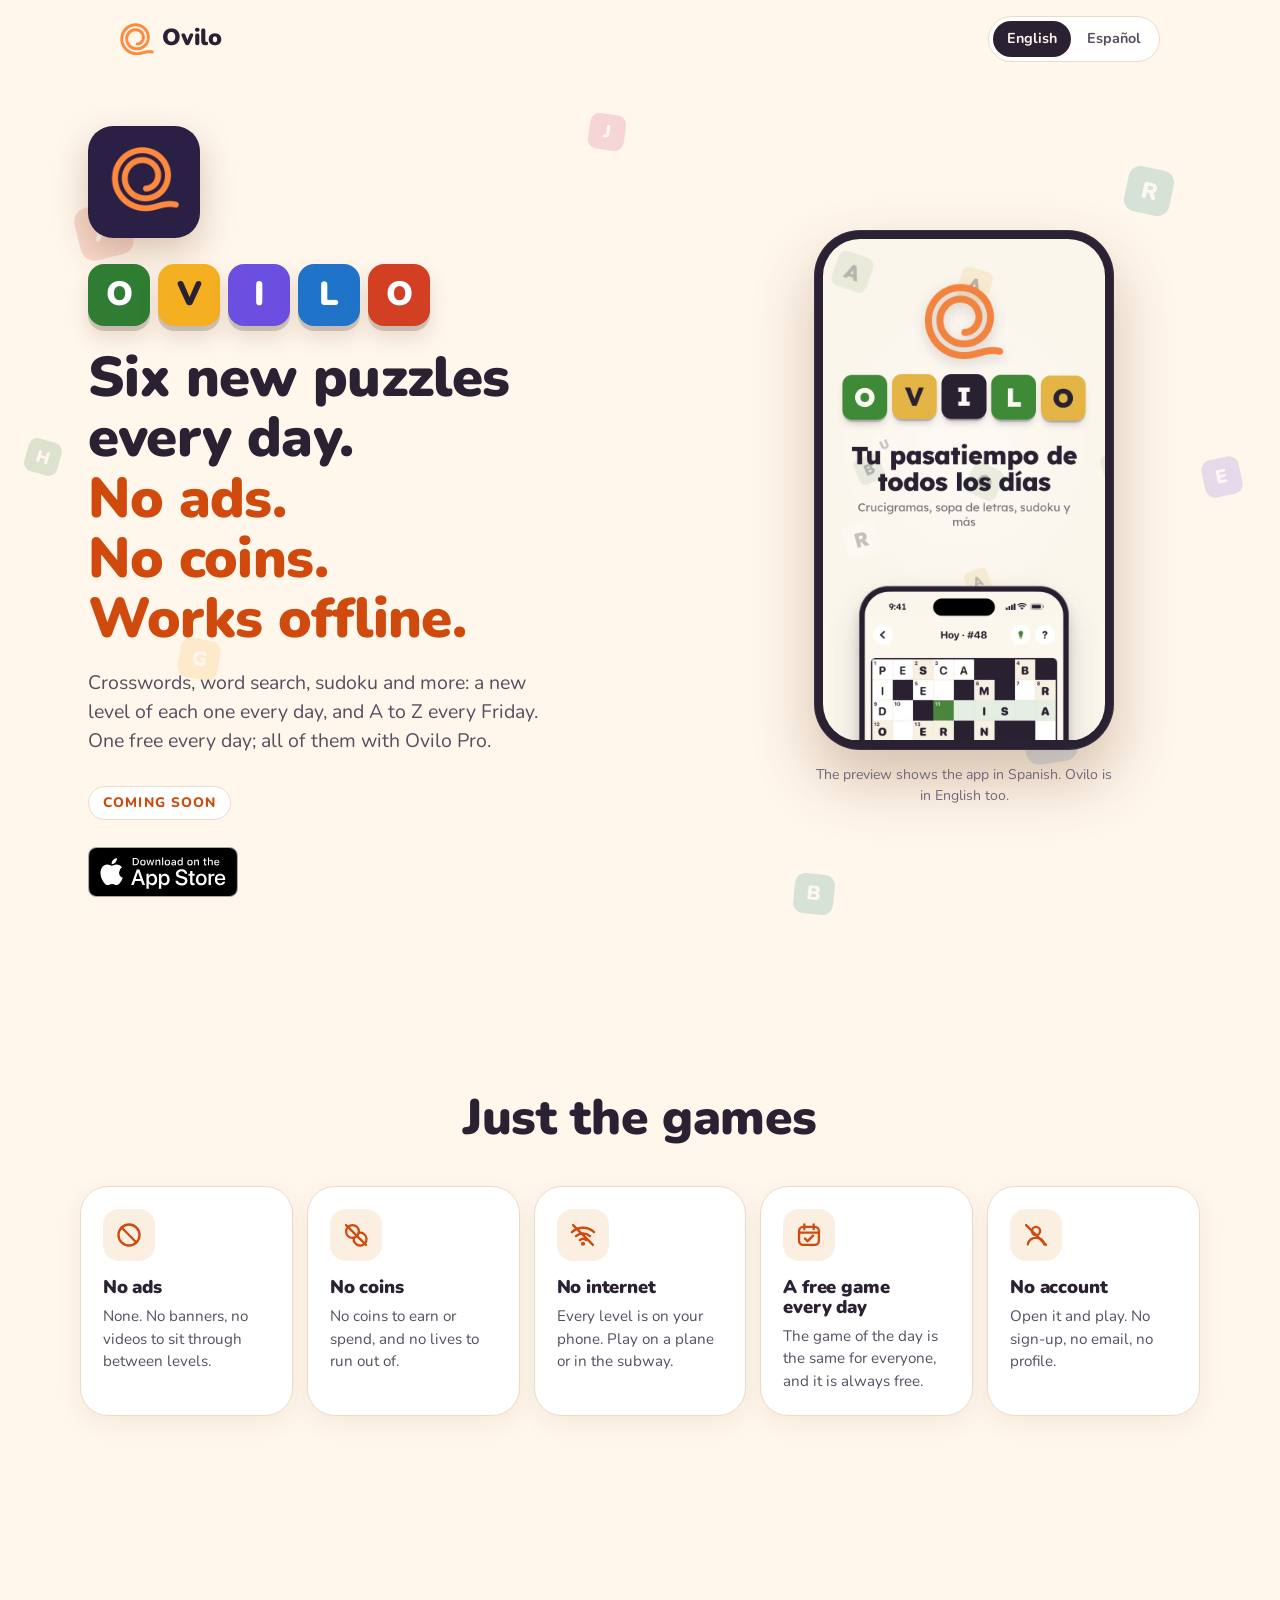
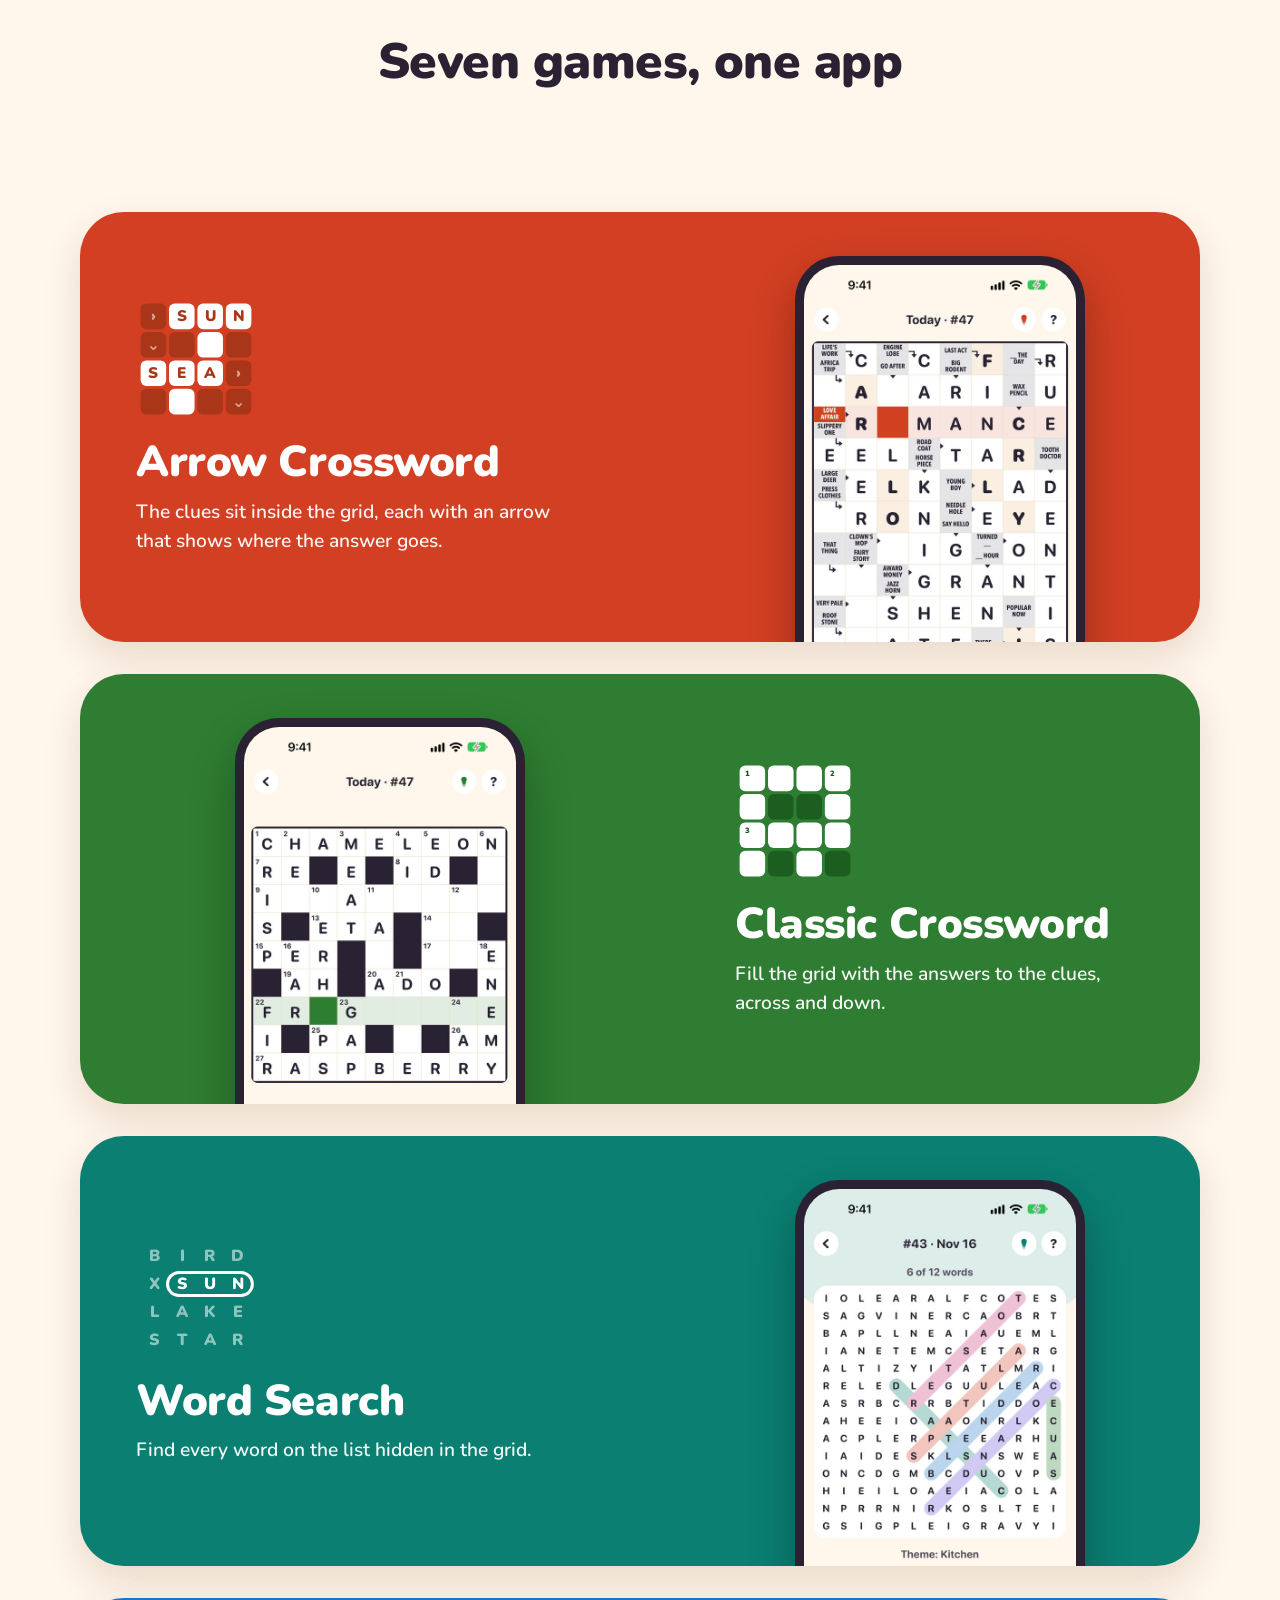
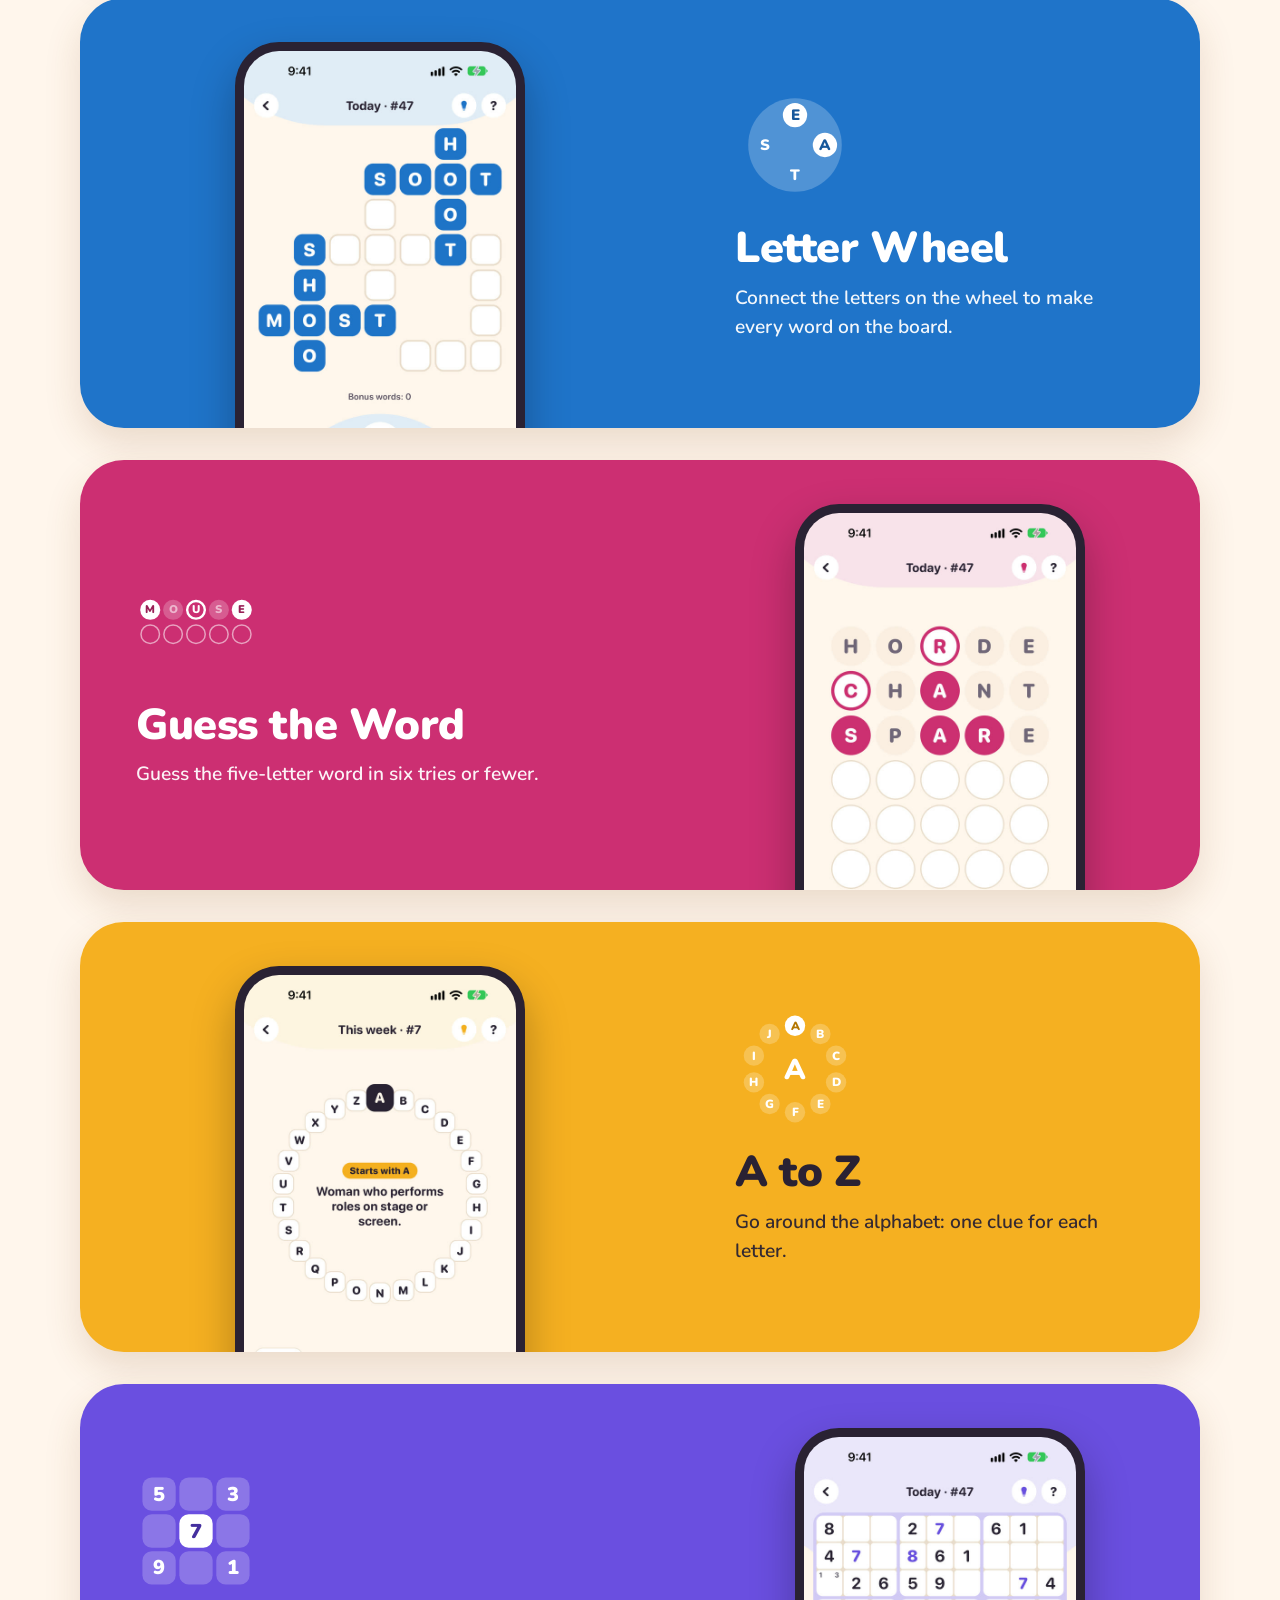
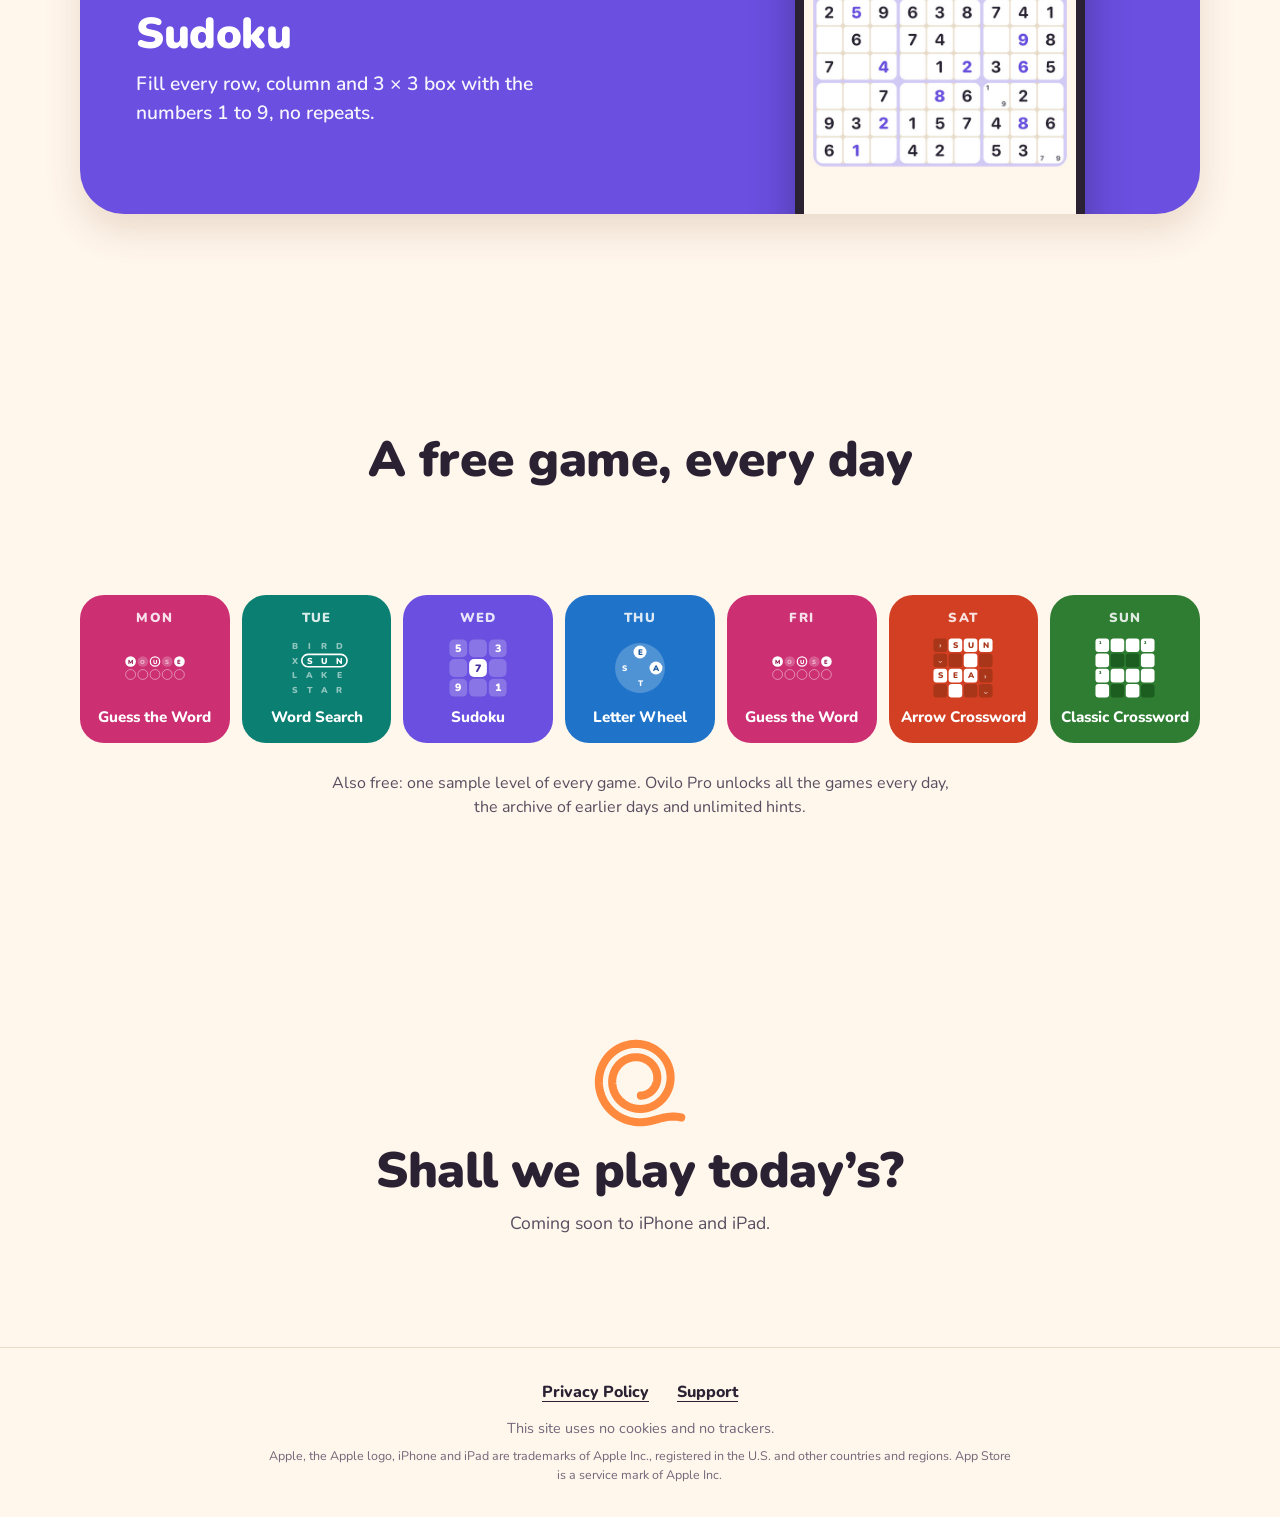
==== commit 50f4487d: "Textos del modelo diario: seis juegos nuevos cada día, sin monedas, sin internet (FO-580) Fuera las " ====
--- a/index.html
+++ b/index.html
@@ -3,8 +3,8 @@
 <head>
 <meta charset="utf-8">
 <meta name="viewport" content="width=device-width, initial-scale=1, viewport-fit=cover">
-<title>Ovilo — Daily word games. No ads. No account.</title>
-<meta name="description" content="Seven word and number games in one iPhone app: crosswords, word search, letter wheel, guess the word, A to Z and sudoku. No ads, no account, no internet needed.">
+<title>Ovilo — Six new puzzles every day. No ads. No coins. Works offline.</title>
+<meta name="description" content="Crosswords, word search, letter wheel, guess the word and sudoku for iPhone: a new level of each every day, and A to Z every Friday. No ads, no coins, no internet needed.">
 <meta name="theme-color" content="#FFF6EC" media="(prefers-color-scheme: light)">
 <meta name="theme-color" content="#1A1622" media="(prefers-color-scheme: dark)">
 <meta name="color-scheme" content="light dark">
@@ -12,8 +12,8 @@
 <link rel="alternate" hreflang="es" href="https://ovilo.app/es/">
 <link rel="alternate" hreflang="x-default" href="https://ovilo.app/">
 <meta property="og:type" content="website">
-<meta property="og:title" content="Ovilo — Daily word games. No ads. No account.">
-<meta property="og:description" content="Seven word and number games in one iPhone app: crosswords, word search, letter wheel, guess the word, A to Z and sudoku. No ads, no account, no internet needed.">
+<meta property="og:title" content="Ovilo — Six new puzzles every day. No ads. No coins. Works offline.">
+<meta property="og:description" content="Crosswords, word search, letter wheel, guess the word and sudoku for iPhone: a new level of each every day, and A to Z every Friday. No ads, no coins, no internet needed.">
 <meta property="og:image" content="https://ovilo.app/assets/img/og.png">
 <meta name="twitter:card" content="summary_large_image">
 <link rel="icon" href="assets/img/favicon.png" type="image/png">
@@ -45,8 +45,8 @@
     <div class="hero-text">
       <img class="app-icon" src="assets/img/icon-256.png" width="112" height="112" alt="">
       <p class="wordmark" aria-label="Ovilo"><span aria-hidden="true" style="--g:#2E7D32;--on:#FFFFFF;--i:0">O</span><span aria-hidden="true" style="--g:#F5B021;--on:#2A2233;--i:1">V</span><span aria-hidden="true" style="--g:#6A4FE0;--on:#FFFFFF;--i:2">I</span><span aria-hidden="true" style="--g:#1F74C9;--on:#FFFFFF;--i:3">L</span><span aria-hidden="true" style="--g:#D23F22;--on:#FFFFFF;--i:4">O</span></p>
-      <h1><span>Daily word games.</span> <span class="accent">No ads.</span> <span class="accent">No account.</span></h1>
-      <p class="sub">Seven games in one app: crosswords, word search, sudoku and more. A new one to play every day.</p>
+      <h1><span>Six new puzzles every day.</span> <span class="accent">No ads.</span> <span class="accent">No coins.</span> <span class="accent">Works offline.</span></h1>
+      <p class="sub">Crosswords, word search, sudoku and more: a new level of each one every day, and A to Z every Friday. One free every day; all of them with Ovilo Pro.</p>
       <div class="store" aria-label="Coming soon to iPhone and iPad."><span class="soon">Coming soon</span><img class="badge" src="assets/img/app-store-badge-en.svg" width="150" height="50" alt="Download on the App Store"></div>
     </div>
     <div class="hero-video">
@@ -59,15 +59,16 @@
     <h2 class="reveal">Just the games</h2>
     <ul class="why-grid">
       <li class="reveal" style="--i:0"><span class="why-icon"><svg viewBox="0 0 24 24" aria-hidden="true" focusable="false" fill="none" stroke="currentColor" stroke-width="2" stroke-linecap="round" stroke-linejoin="round"><circle cx="12" cy="12" r="9"/><path d="M5.6 5.6l12.8 12.8"/></svg></span><h3>No ads</h3><p>None. No banners, no videos to sit through between levels.</p></li>
-      <li class="reveal" style="--i:1"><span class="why-icon"><svg viewBox="0 0 24 24" aria-hidden="true" focusable="false" fill="none" stroke="currentColor" stroke-width="2" stroke-linecap="round" stroke-linejoin="round"><circle cx="12" cy="8.5" r="3.5"/><path d="M5 20c.8-3.6 3.6-5.5 7-5.5s6.2 1.9 7 5.5"/><path d="M3.5 3.5l17 17"/></svg></span><h3>No account</h3><p>Open it and play. No sign-up, no email, no profile.</p></li>
+      <li class="reveal" style="--i:1"><span class="why-icon"><svg viewBox="0 0 24 24" aria-hidden="true" focusable="false" fill="none" stroke="currentColor" stroke-width="2" stroke-linecap="round" stroke-linejoin="round"><circle cx="9" cy="9" r="5.5"/><path d="M14.2 10.2a5.5 5.5 0 1 1-4 4"/><path d="M3.5 3.5l17 17"/></svg></span><h3>No coins</h3><p>No coins to earn or spend, and no lives to run out of.</p></li>
       <li class="reveal" style="--i:2"><span class="why-icon"><svg viewBox="0 0 24 24" aria-hidden="true" focusable="false" fill="none" stroke="currentColor" stroke-width="2" stroke-linecap="round" stroke-linejoin="round"><path d="M2.5 9.5a14 14 0 0 1 19 0"/><path d="M6 13a9 9 0 0 1 12 0"/><path d="M9.3 16.4a4.2 4.2 0 0 1 5.4 0"/><circle cx="12" cy="19.5" r=".8" fill="currentColor"/><path d="M3.5 3.5l17 17"/></svg></span><h3>No internet</h3><p>Every level is on your phone. Play on a plane or in the subway.</p></li>
       <li class="reveal" style="--i:3"><span class="why-icon"><svg viewBox="0 0 24 24" aria-hidden="true" focusable="false" fill="none" stroke="currentColor" stroke-width="2" stroke-linecap="round" stroke-linejoin="round"><rect x="3.5" y="5" width="17" height="15.5" rx="3.5"/><path d="M8 3v4M16 3v4M3.5 10h17"/><path d="M8.5 15l2.3 2.3 4.7-4.8"/></svg></span><h3>A free game every day</h3><p>The game of the day is the same for everyone, and it is always free.</p></li>
+      <li class="reveal" style="--i:4"><span class="why-icon"><svg viewBox="0 0 24 24" aria-hidden="true" focusable="false" fill="none" stroke="currentColor" stroke-width="2" stroke-linecap="round" stroke-linejoin="round"><circle cx="12" cy="8.5" r="3.5"/><path d="M5 20c.8-3.6 3.6-5.5 7-5.5s6.2 1.9 7 5.5"/><path d="M3.5 3.5l17 17"/></svg></span><h3>No account</h3><p>Open it and play. No sign-up, no email, no profile.</p></li>
     </ul>
   </section>
 
   <section class="games">
     <h2 class="reveal">Seven games, one app</h2>
-    <p class="lead reveal">Each one with three difficulties, and hints for when you get stuck.</p>
+    <p class="lead reveal">A new level of each one every day, A to Z every Friday, and hints for when you get stuck.</p>
     <div class="game-list">
       <article class="game reveal" style="--g:#D23F22;--deep:#A93619;--on:#FFFFFF">
         <div class="game-text">
@@ -154,7 +155,7 @@
         <li style="--g:#D23F22;--deep:#A93619;--on:#FFFFFF"><span class="day">Sat</span><svg class="art" viewBox="0 0 120 120" aria-hidden="true" focusable="false"><rect x="4.62" y="4.62" width="25.53" height="25.53" rx="5.62" fill="#A93619"/><text x="17.38" y="17.38" font-size="15.83" fill="rgba(255,255,255,.55)" text-anchor="middle" dominant-baseline="central">›</text><rect x="33.03" y="4.62" width="25.53" height="25.53" rx="5.62" fill="#FFFFFF"/><text x="45.79" y="17.38" font-size="15.32" fill="#A93619" text-anchor="middle" dominant-baseline="central">S</text><rect x="61.44" y="4.62" width="25.53" height="25.53" rx="5.62" fill="#FFFFFF"/><text x="74.21" y="17.38" font-size="15.32" fill="#A93619" text-anchor="middle" dominant-baseline="central">U</text><rect x="89.85" y="4.62" width="25.53" height="25.53" rx="5.62" fill="#FFFFFF"/><text x="102.62" y="17.38" font-size="15.32" fill="#A93619" text-anchor="middle" dominant-baseline="central">N</text><rect x="4.62" y="33.03" width="25.53" height="25.53" rx="5.62" fill="#A93619"/><text x="17.38" y="45.79" font-size="15.83" fill="rgba(255,255,255,.55)" text-anchor="middle" dominant-baseline="central">⌄</text><rect x="33.03" y="33.03" width="25.53" height="25.53" rx="5.62" fill="#A93619"/><rect x="61.44" y="33.03" width="25.53" height="25.53" rx="5.62" fill="#FFFFFF"/><rect x="89.85" y="33.03" width="25.53" height="25.53" rx="5.62" fill="#A93619"/><rect x="4.62" y="61.44" width="25.53" height="25.53" rx="5.62" fill="#FFFFFF"/><text x="17.38" y="74.21" font-size="15.32" fill="#A93619" text-anchor="middle" dominant-baseline="central">S</text><rect x="33.03" y="61.44" width="25.53" height="25.53" rx="5.62" fill="#FFFFFF"/><text x="45.79" y="74.21" font-size="15.32" fill="#A93619" text-anchor="middle" dominant-baseline="central">E</text><rect x="61.44" y="61.44" width="25.53" height="25.53" rx="5.62" fill="#FFFFFF"/><text x="74.21" y="74.21" font-size="15.32" fill="#A93619" text-anchor="middle" dominant-baseline="central">A</text><rect x="89.85" y="61.44" width="25.53" height="25.53" rx="5.62" fill="#A93619"/><text x="102.62" y="74.21" font-size="15.83" fill="rgba(255,255,255,.55)" text-anchor="middle" dominant-baseline="central">›</text><rect x="4.62" y="89.85" width="25.53" height="25.53" rx="5.62" fill="#A93619"/><rect x="33.03" y="89.85" width="25.53" height="25.53" rx="5.62" fill="#FFFFFF"/><rect x="61.44" y="89.85" width="25.53" height="25.53" rx="5.62" fill="#A93619"/><rect x="89.85" y="89.85" width="25.53" height="25.53" rx="5.62" fill="#A93619"/><text x="102.62" y="102.62" font-size="15.83" fill="rgba(255,255,255,.55)" text-anchor="middle" dominant-baseline="central">⌄</text></svg><span class="day-game">Arrow Crossword</span></li>
         <li style="--g:#2E7D32;--deep:#1B5E20;--on:#FFFFFF"><span class="day">Sun</span><svg class="art" viewBox="0 0 120 120" aria-hidden="true" focusable="false"><rect x="4.62" y="4.62" width="25.53" height="25.53" rx="5.62" fill="#FFFFFF"/><text x="12.28" y="12.28" font-size="7.66" fill="#1B5E20" text-anchor="middle" dominant-baseline="central">1</text><rect x="33.03" y="4.62" width="25.53" height="25.53" rx="5.62" fill="#FFFFFF"/><rect x="61.44" y="4.62" width="25.53" height="25.53" rx="5.62" fill="#FFFFFF"/><rect x="89.85" y="4.62" width="25.53" height="25.53" rx="5.62" fill="#FFFFFF"/><text x="97.51" y="12.28" font-size="7.66" fill="#1B5E20" text-anchor="middle" dominant-baseline="central">2</text><rect x="4.62" y="33.03" width="25.53" height="25.53" rx="5.62" fill="#FFFFFF"/><rect x="33.03" y="33.03" width="25.53" height="25.53" rx="5.62" fill="#1B5E20"/><rect x="61.44" y="33.03" width="25.53" height="25.53" rx="5.62" fill="#1B5E20"/><rect x="89.85" y="33.03" width="25.53" height="25.53" rx="5.62" fill="#FFFFFF"/><rect x="4.62" y="61.44" width="25.53" height="25.53" rx="5.62" fill="#FFFFFF"/><text x="12.28" y="69.1" font-size="7.66" fill="#1B5E20" text-anchor="middle" dominant-baseline="central">3</text><rect x="33.03" y="61.44" width="25.53" height="25.53" rx="5.62" fill="#FFFFFF"/><rect x="61.44" y="61.44" width="25.53" height="25.53" rx="5.62" fill="#FFFFFF"/><rect x="89.85" y="61.44" width="25.53" height="25.53" rx="5.62" fill="#FFFFFF"/><rect x="4.62" y="89.85" width="25.53" height="25.53" rx="5.62" fill="#FFFFFF"/><rect x="33.03" y="89.85" width="25.53" height="25.53" rx="5.62" fill="#1B5E20"/><rect x="61.44" y="89.85" width="25.53" height="25.53" rx="5.62" fill="#FFFFFF"/><rect x="89.85" y="89.85" width="25.53" height="25.53" rx="5.62" fill="#1B5E20"/></svg><span class="day-game">Classic Crossword</span></li>
     </ol>
-    <p class="free-note reveal">Also free: the first two Easy levels of every game. Ovilo Pro unlocks every level, the archive of earlier days and unlimited hints.</p>
+    <p class="free-note reveal">Also free: one sample level of every game. Ovilo Pro unlocks all the games every day, the archive of earlier days and unlimited hints.</p>
   </section>
 
   <section class="end reveal">
--- a/assets/site.css
+++ b/assets/site.css
@@ -89,7 +89,7 @@
   box-shadow: 0 5px 0 rgb(0 0 0 / .16), 0 12px 20px rgb(var(--shadow) / .16);
   animation: drop .7s cubic-bezier(.2, 1.3, .4, 1) both; animation-delay: calc(var(--i) * 80ms + 100ms);
 }
-h1 { font-size: clamp(2.3rem, 8.4vw, 3.9rem); }
+h1 { font-size: clamp(2.1rem, 7.6vw, 3.5rem); }
 h1 span { display: block; }
 h1 .accent { color: var(--accent); }
 .sub { margin-top: 18px; color: var(--ink-soft); font-size: clamp(1.05rem, 2.6vw, 1.22rem); max-width: 28em; text-wrap: balance; }
@@ -160,6 +160,7 @@
 
 @media (min-width: 620px) {
   .why-grid { grid-template-columns: repeat(2, 1fr); }
+  .why-grid li:last-child { grid-column: 1 / -1; }
   .week-row { grid-template-columns: repeat(4, 1fr); }
   .week-row li:last-child { grid-column: auto; }
 }
@@ -168,7 +169,11 @@
   .hero-text { text-align: left; align-items: flex-start; margin: 0; }
   .store { align-items: flex-start; }
   .badge { margin-left: 0; }
-  .why-grid { grid-template-columns: repeat(4, 1fr); }
+  .why-grid { grid-template-columns: repeat(5, 1fr); gap: 14px; }
+  .why-grid li:last-child { grid-column: auto; }
+  .why-grid li { padding: 22px; }
+  .why-grid h3 { font-size: 1.15rem; }
+  .why-grid p { font-size: .95rem; }
   .game { grid-template-columns: 1.15fr 1fr; min-height: 430px; }
   .game.flip .game-text { order: 2; }
   .game-text { padding-bottom: clamp(28px, 5vw, 56px); }
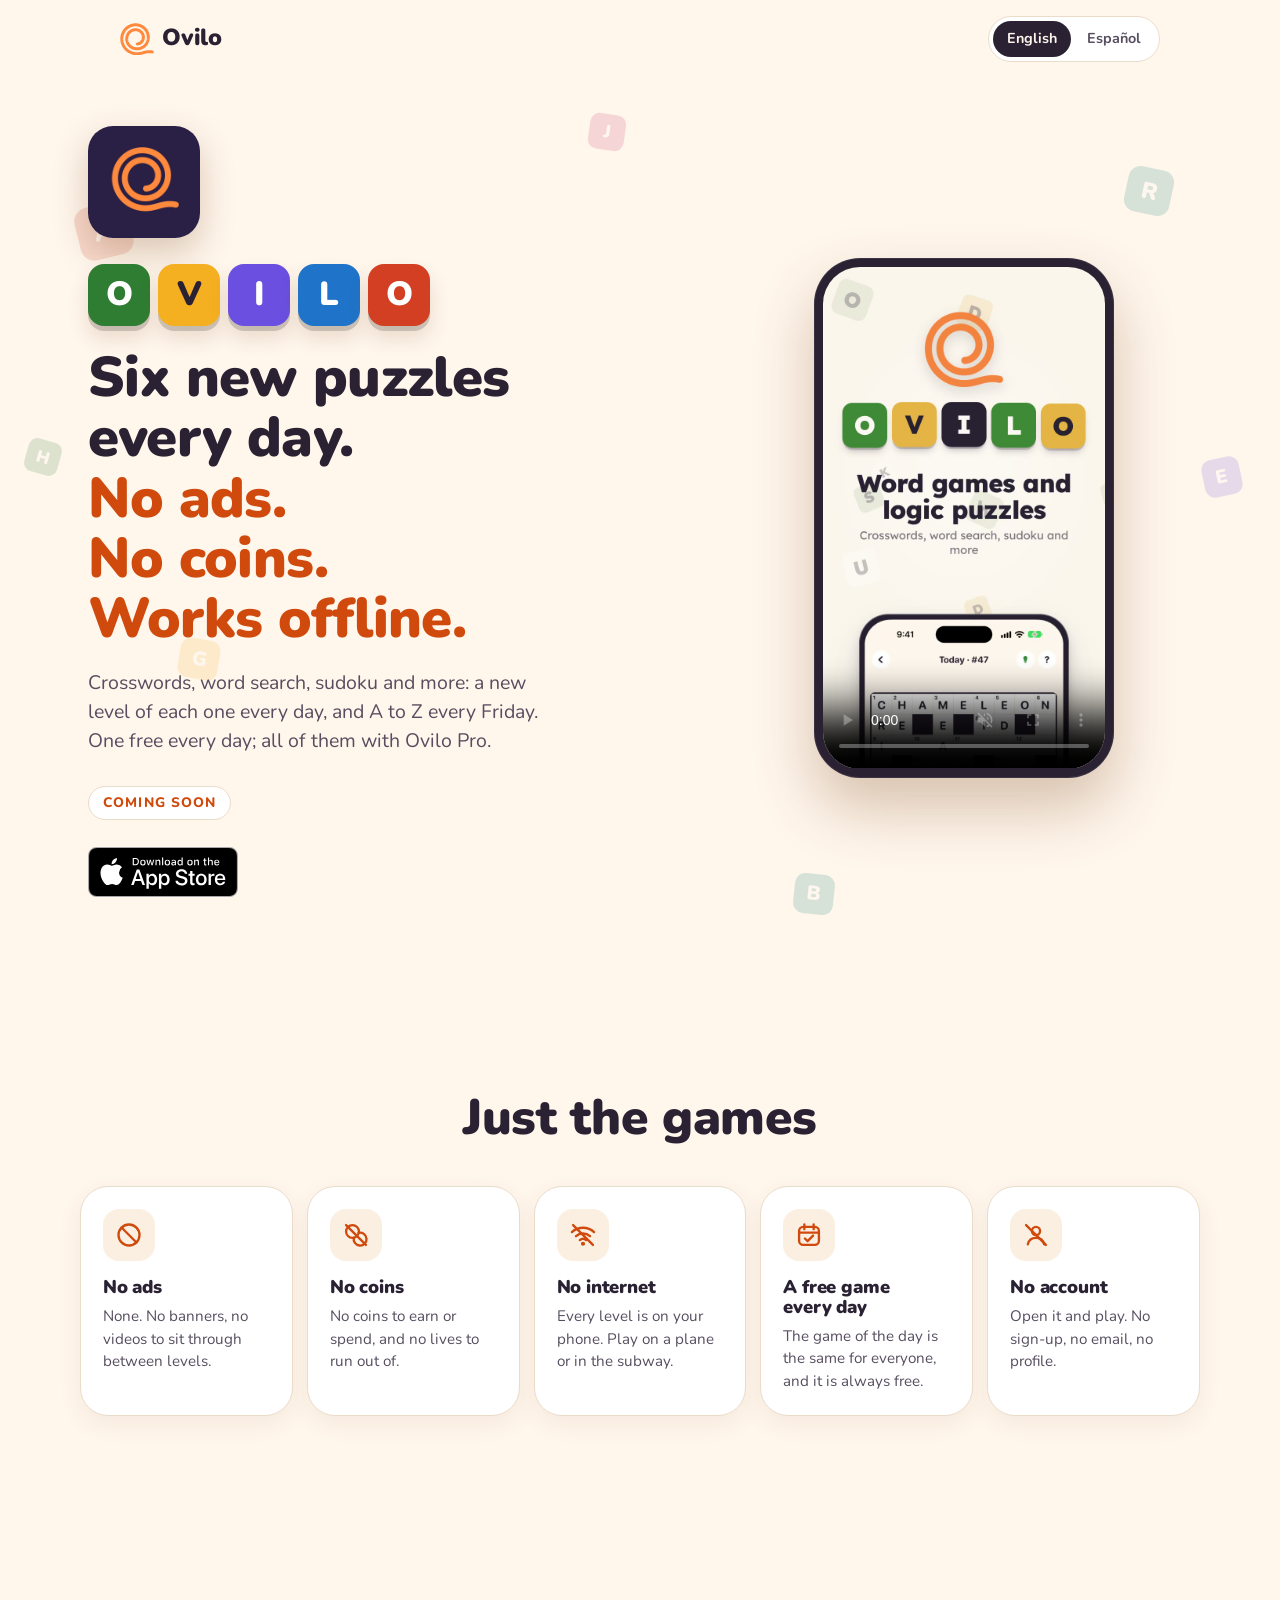
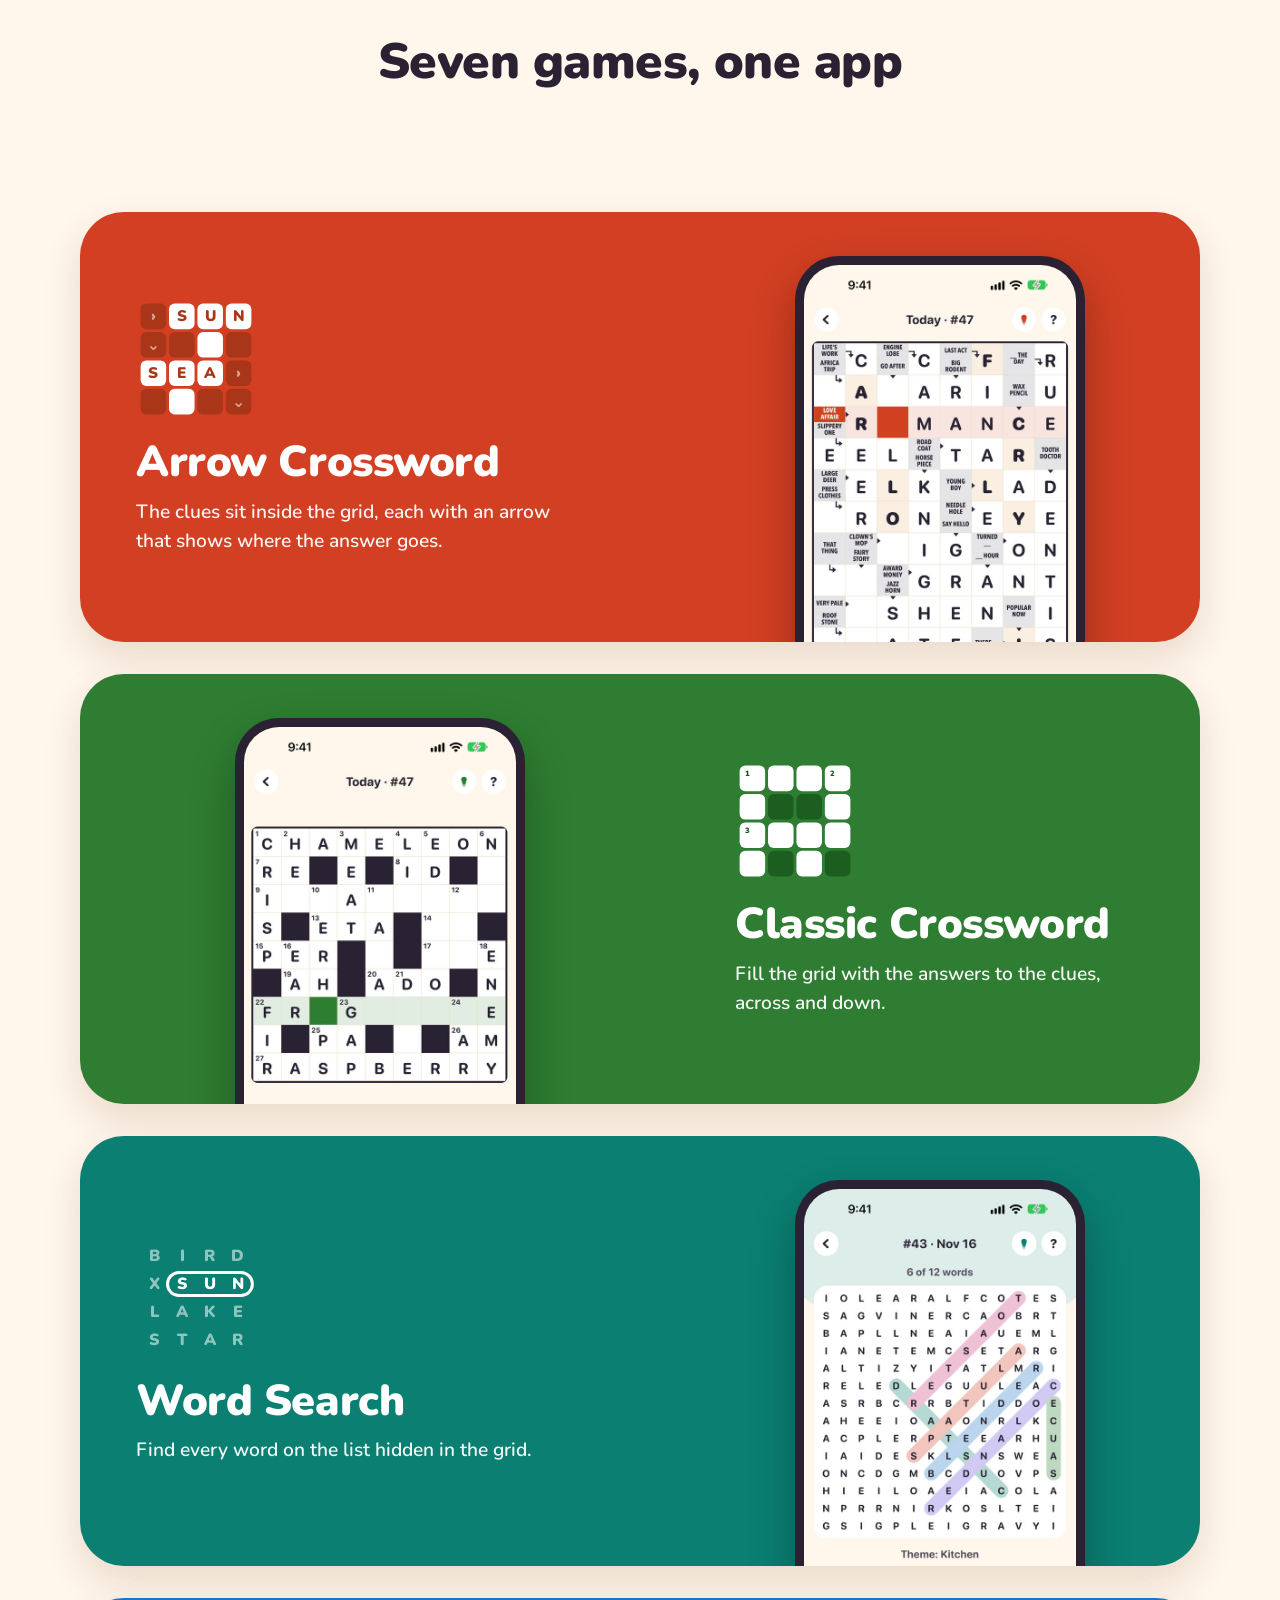
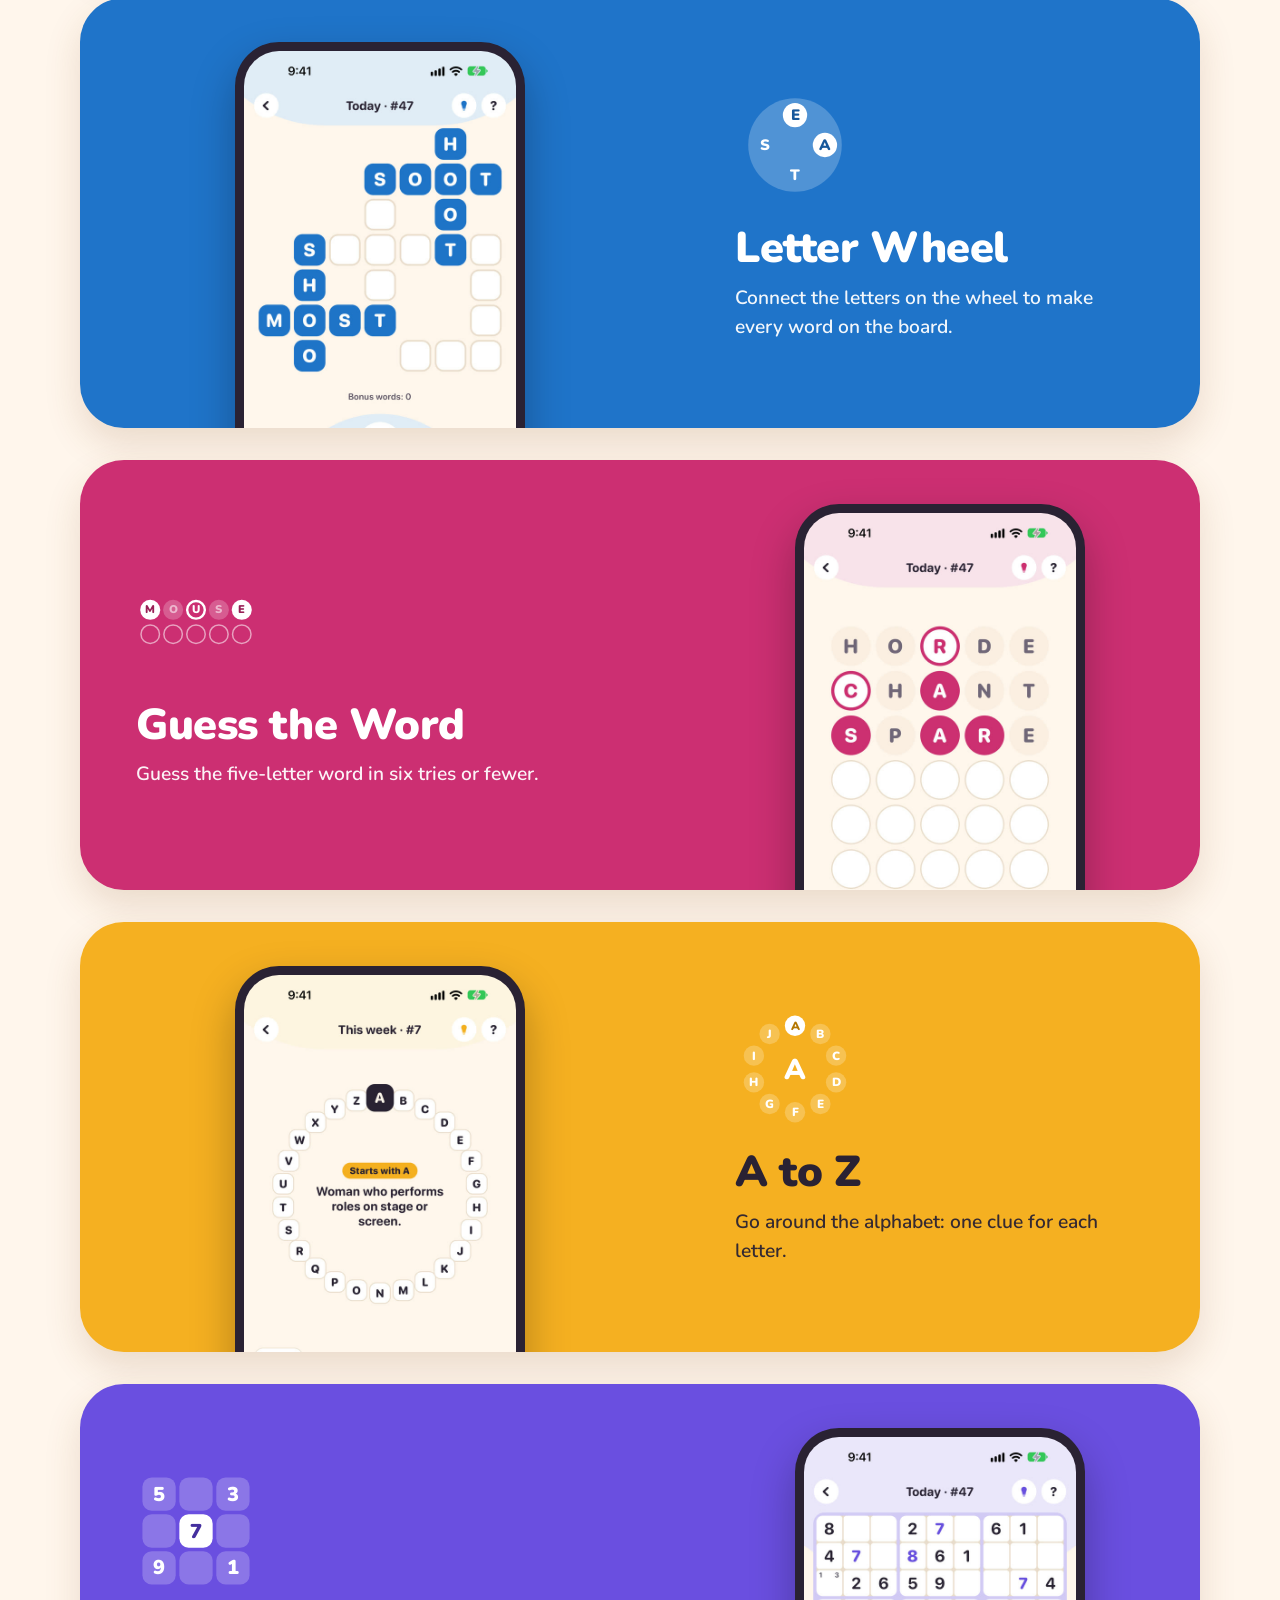
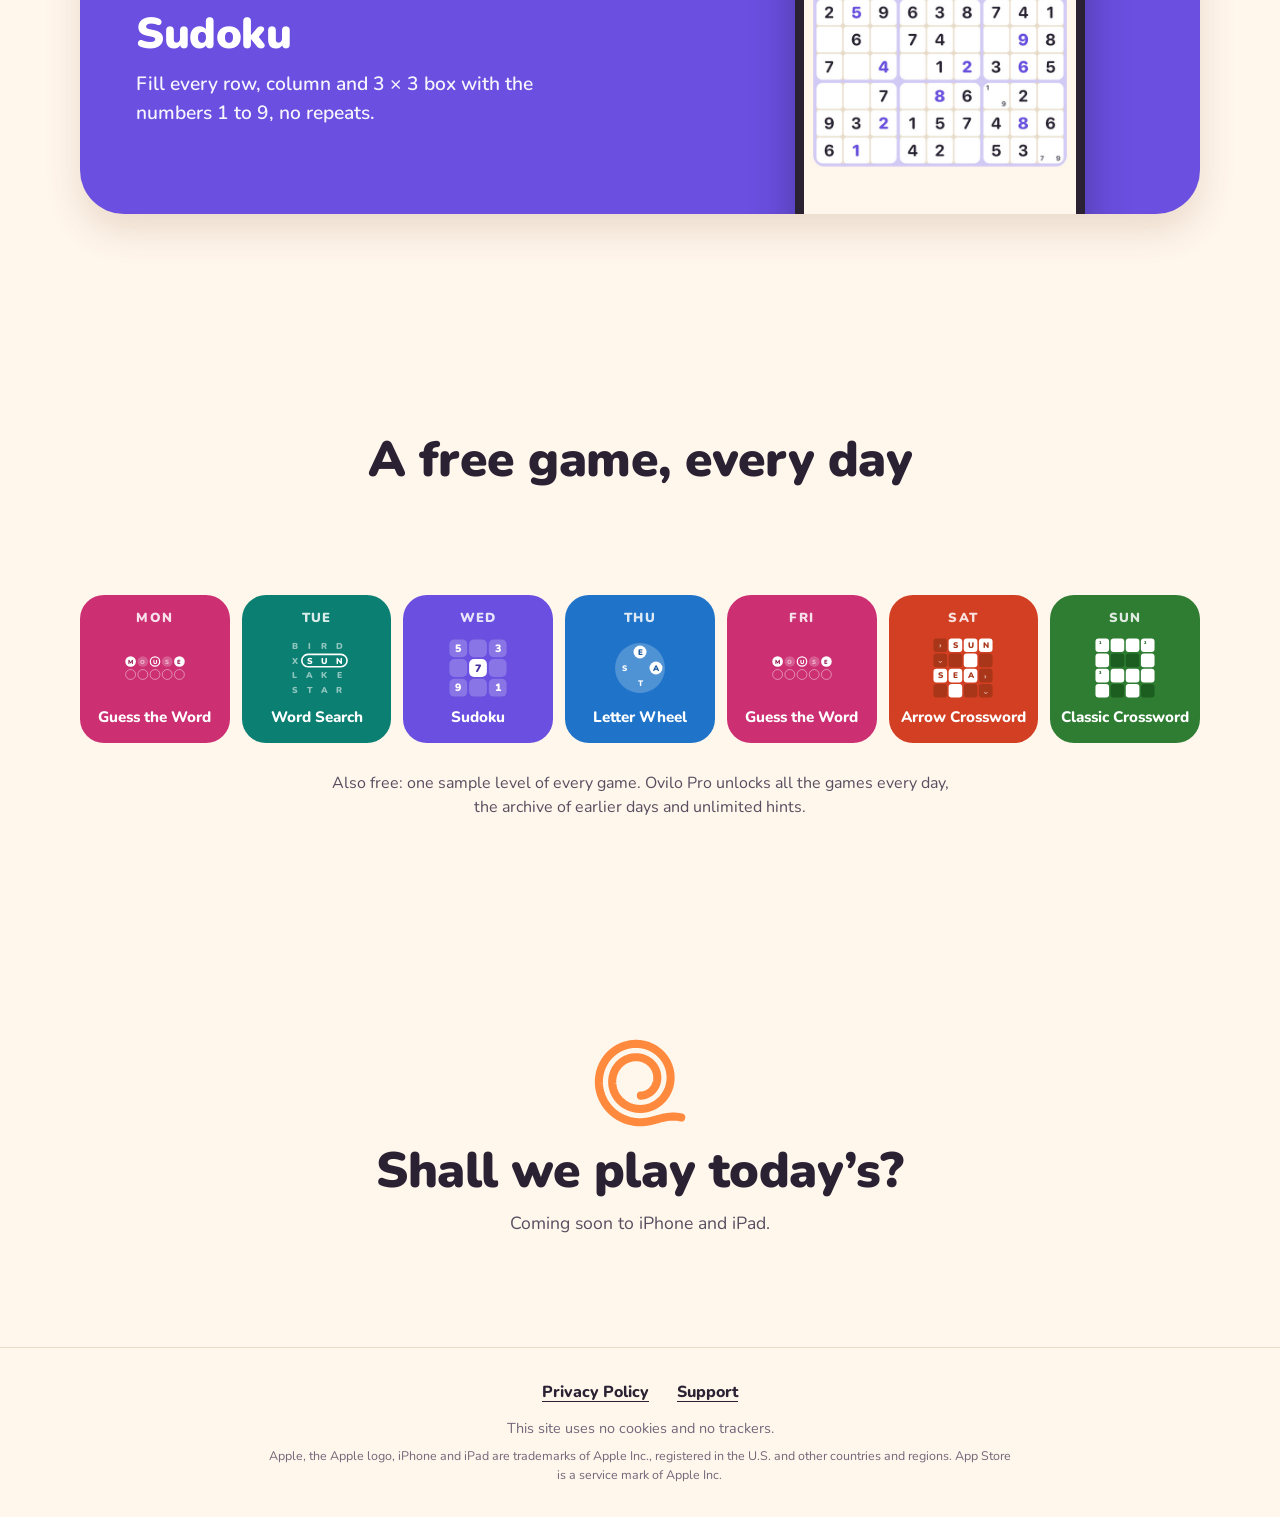
==== commit 4f7f7be4: "Video promocional en inglés en la página en inglés (FO-580) Con controles para activar el sonido, co" ====
--- a/index.html
+++ b/index.html
@@ -50,8 +50,8 @@
       <div class="store" aria-label="Coming soon to iPhone and iPad."><span class="soon">Coming soon</span><img class="badge" src="assets/img/app-store-badge-en.svg" width="150" height="50" alt="Download on the App Store"></div>
     </div>
     <div class="hero-video">
-      <div class="phone"><video class="screen" src="assets/video/ovilo-promo-es.mp4" poster="assets/video/poster.jpg" width="720" height="1280" autoplay muted loop playsinline preload="metadata" aria-label="A 30-second look at Ovilo"></video></div>
-      <p class="video-note">The preview shows the app in Spanish. Ovilo is in English too.</p>
+      <div class="phone"><video class="screen" src="assets/video/ovilo-promo-en.mp4" poster="assets/video/poster-en.jpg" width="720" height="1280" autoplay muted loop playsinline controls preload="metadata" aria-label="A 30-second look at Ovilo"></video></div>
+      
     </div>
   </section>
 
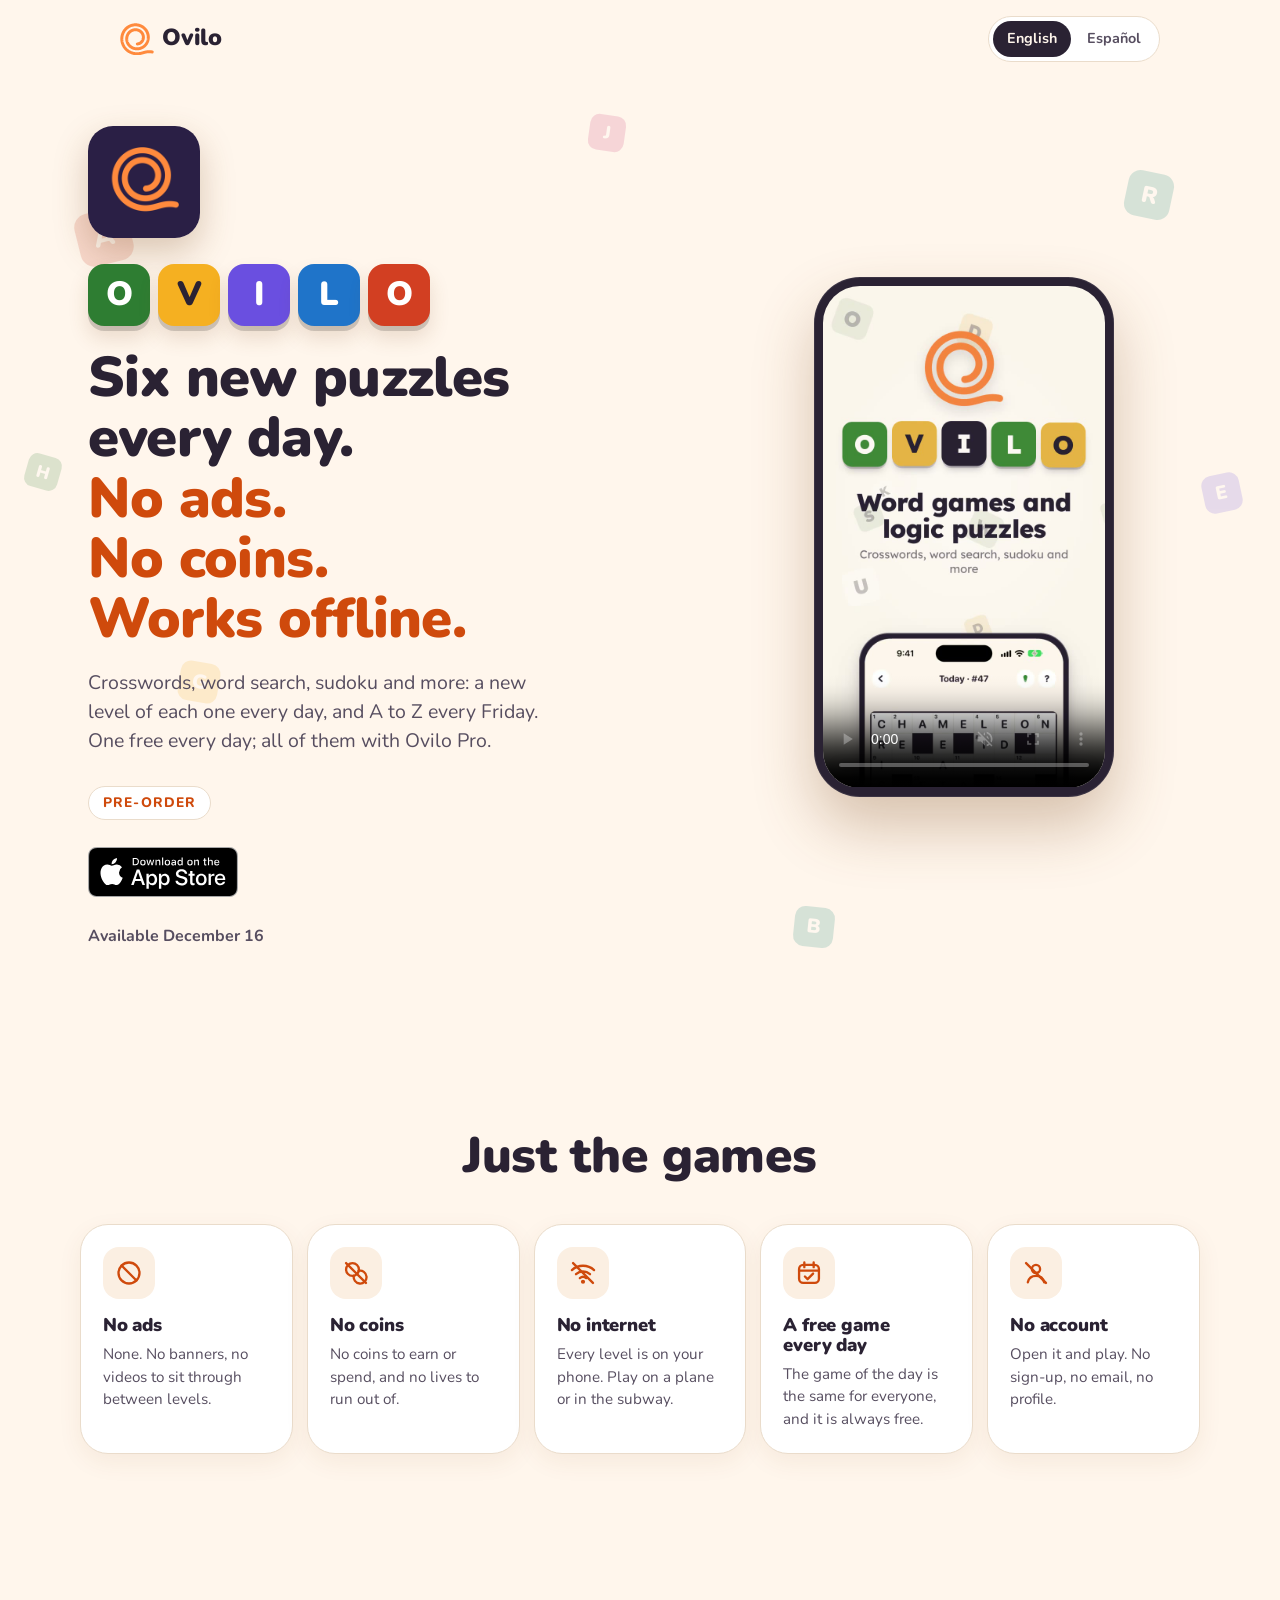
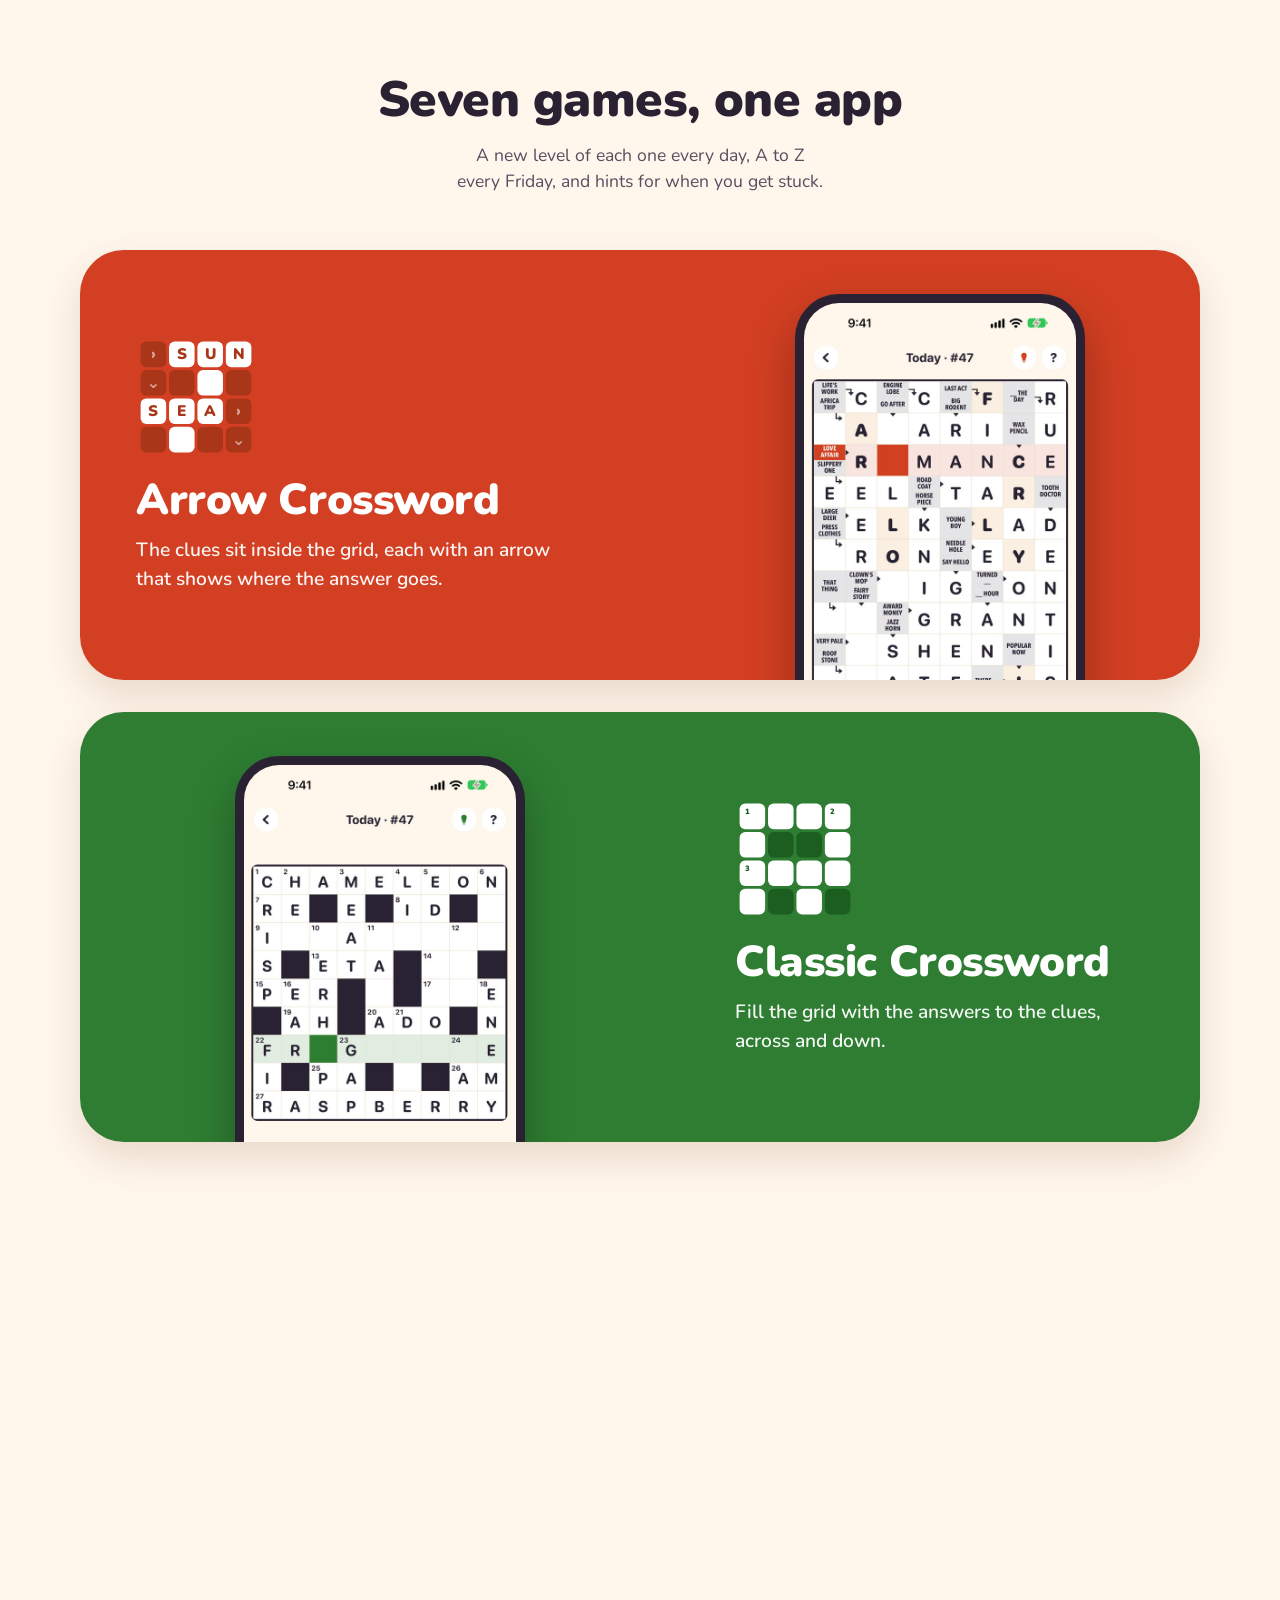
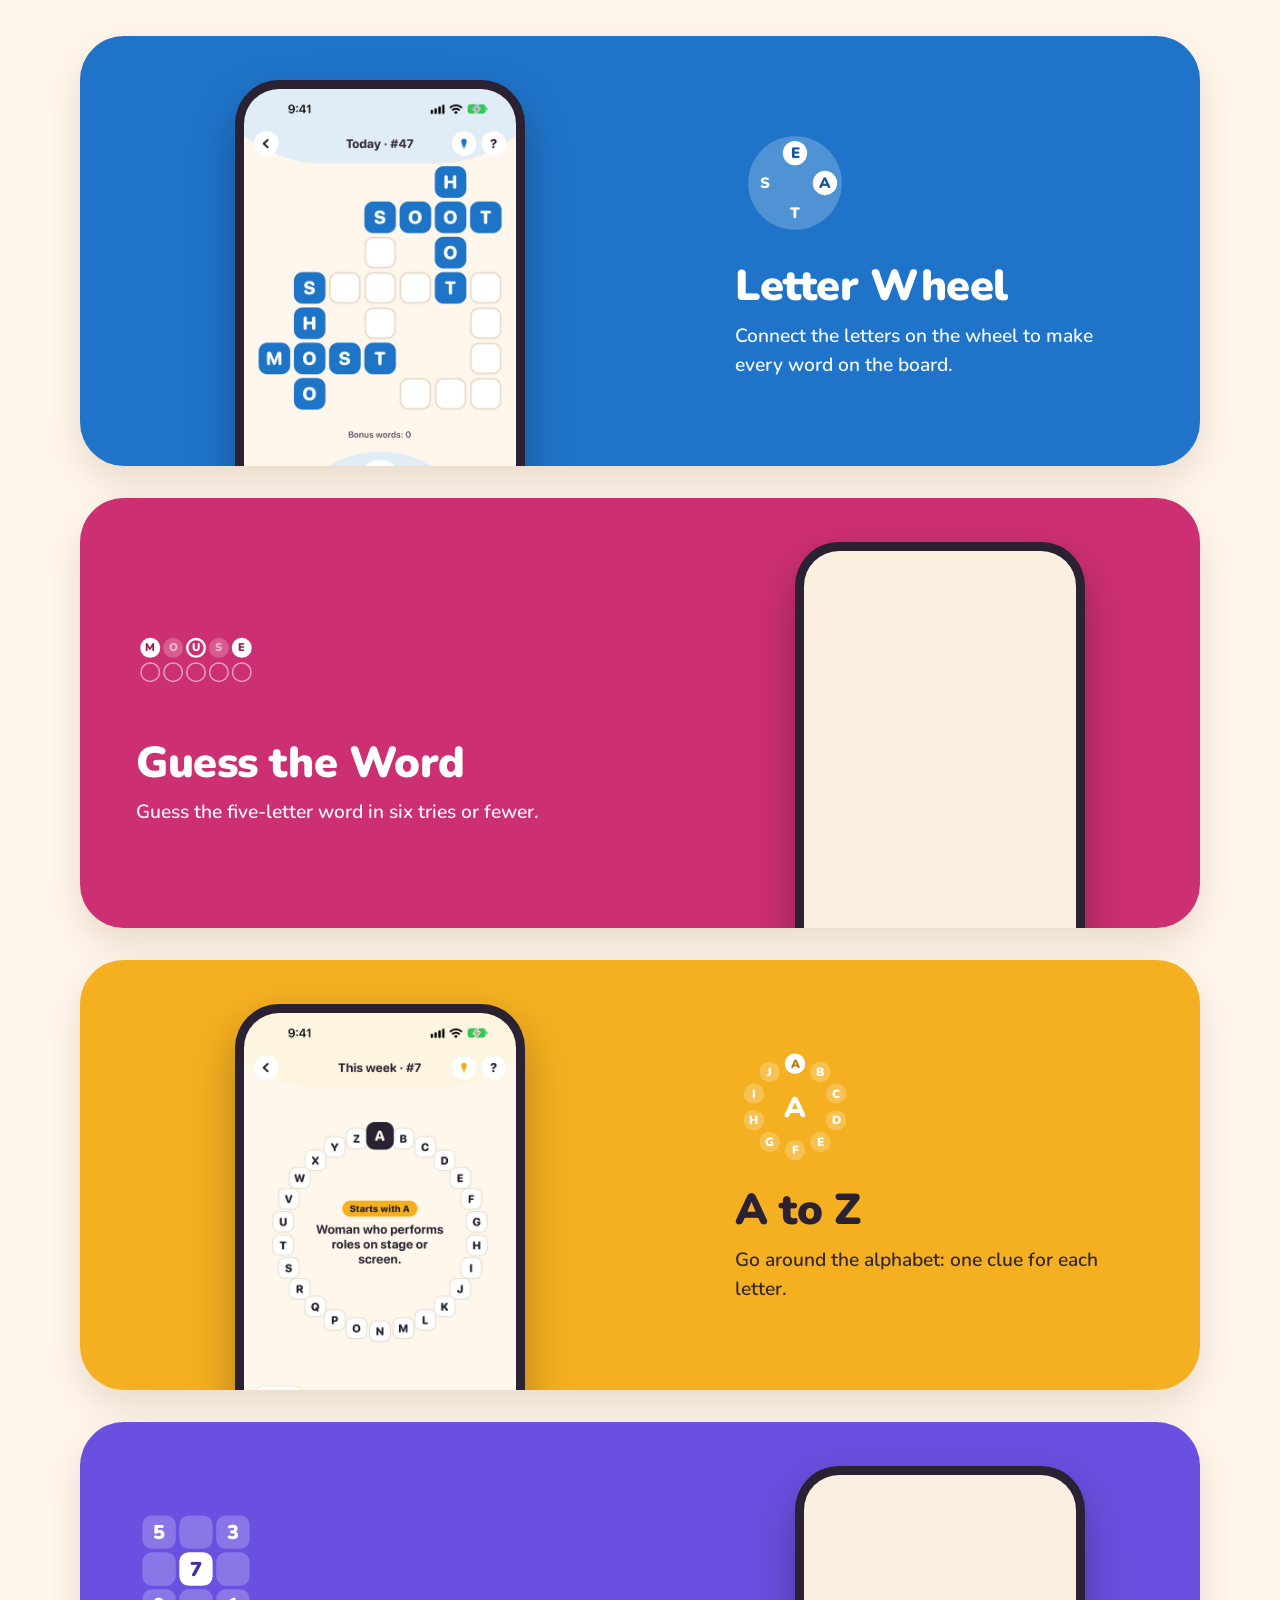
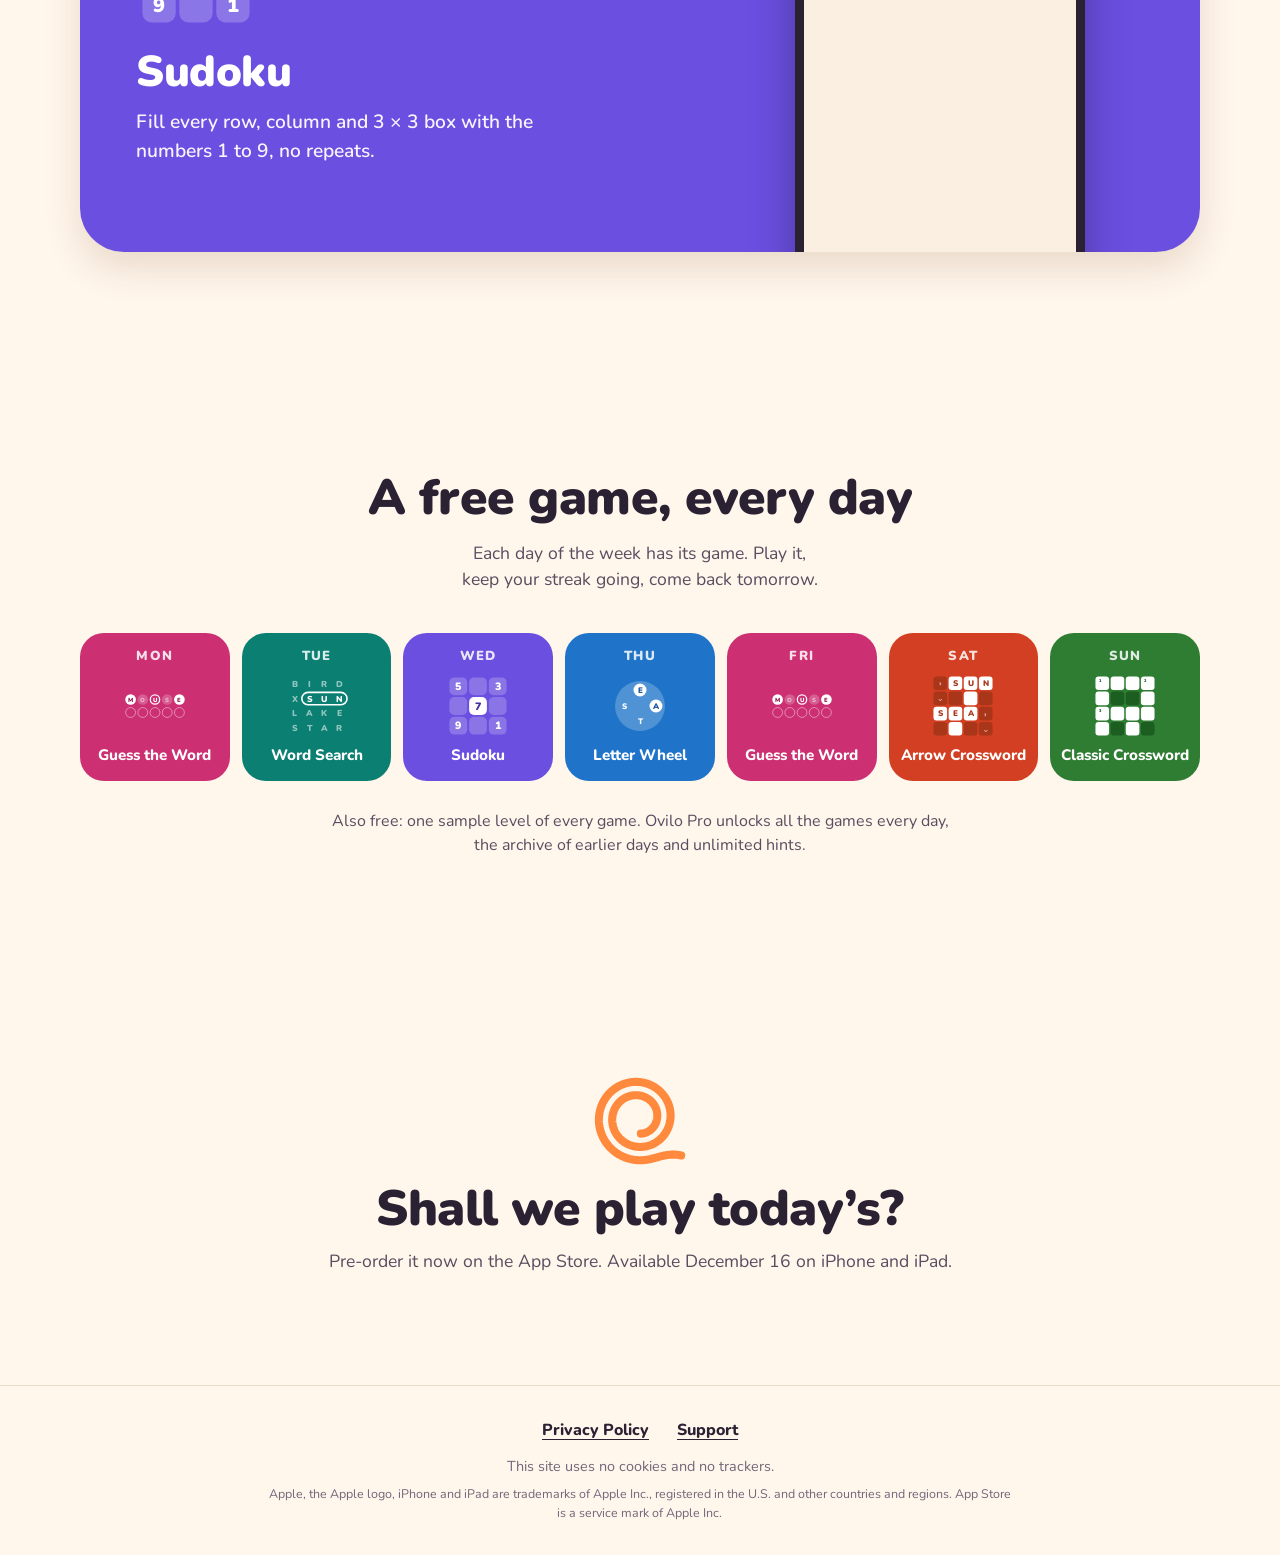
==== commit b6c7dba9: "El sitio pasa de «Próximamente» a reserva en la App Store (FO-609) - APP_STORE_URL con el link de ca" ====
--- a/index.html
+++ b/index.html
@@ -20,6 +20,10 @@
 <link rel="apple-touch-icon" href="assets/img/icon-180.png">
 <link rel="preload" href="assets/fonts/nunito-latin-wght-normal.woff2" as="font" type="font/woff2" crossorigin>
 <link rel="stylesheet" href="assets/site.css">
+<script>
+// Desde el día de salida, el texto de reserva se va solo.
+if (Date.now() >= 1797408000000) document.documentElement.className += ' released';
+</script>
 <script>
 // El idioma del navegador manda la primera vez; después, el que la persona eligió en el selector.
 (function () {
@@ -47,7 +51,7 @@
       <p class="wordmark" aria-label="Ovilo"><span aria-hidden="true" style="--g:#2E7D32;--on:#FFFFFF;--i:0">O</span><span aria-hidden="true" style="--g:#F5B021;--on:#2A2233;--i:1">V</span><span aria-hidden="true" style="--g:#6A4FE0;--on:#FFFFFF;--i:2">I</span><span aria-hidden="true" style="--g:#1F74C9;--on:#FFFFFF;--i:3">L</span><span aria-hidden="true" style="--g:#D23F22;--on:#FFFFFF;--i:4">O</span></p>
       <h1><span>Six new puzzles every day.</span> <span class="accent">No ads.</span> <span class="accent">No coins.</span> <span class="accent">Works offline.</span></h1>
       <p class="sub">Crosswords, word search, sudoku and more: a new level of each one every day, and A to Z every Friday. One free every day; all of them with Ovilo Pro.</p>
-      <div class="store" aria-label="Coming soon to iPhone and iPad."><span class="soon">Coming soon</span><img class="badge" src="assets/img/app-store-badge-en.svg" width="150" height="50" alt="Download on the App Store"></div>
+      <a class="store" href="https://apps.apple.com/app/apple-store/id6834930963?pt=354277&amp;mt=8&amp;ct=web"><span class="soon pre">Pre-order</span><img class="badge" src="assets/img/app-store-badge-en.svg" width="150" height="50" alt="Download on the App Store"><span class="store-date pre">Available December 16</span></a>
     </div>
     <div class="hero-video">
       <div class="phone"><video class="screen" src="assets/video/ovilo-promo-en.mp4" poster="assets/video/poster-en.jpg" width="720" height="1280" autoplay muted loop playsinline controls preload="metadata" aria-label="A 30-second look at Ovilo"></video></div>
@@ -161,14 +165,15 @@
   <section class="end reveal">
     <svg class="symbol" aria-hidden="true" focusable="false" xmlns="http://www.w3.org/2000/svg" viewBox="149 168 524 502"><path d="M416.0 490.6 L418.3 490.5 L420.7 490.3 L423.0 490.0 L425.3 489.7 L427.7 489.3 L430.0 488.9 L432.3 488.4 L434.7 487.8 L437.0 487.2 L439.3 486.5 L441.6 485.8 L443.9 485.0 L446.2 484.1 L448.4 483.2 L450.7 482.2 L452.9 481.2 L455.1 480.1 L457.3 478.9 L459.4 477.7 L461.5 476.4 L463.6 475.0 L465.7 473.6 L467.8 472.2 L469.8 470.7 L471.7 469.1 L473.7 467.5 L475.6 465.8 L477.5 464.1 L479.3 462.3 L481.1 460.5 L482.8 458.6 L484.5 456.6 L486.2 454.7 L487.8 452.6 L489.4 450.6 L490.9 448.4 L492.3 446.3 L493.7 444.1 L495.1 441.8 L496.4 439.5 L497.7 437.2 L498.8 434.8 L500.0 432.4 L501.1 430.0 L502.1 427.5 L503.0 425.0 L503.9 422.4 L504.8 419.9 L505.5 417.3 L506.2 414.7 L506.9 412.0 L507.4 409.3 L507.9 406.7 L508.4 403.9 L508.7 401.2 L509.0 398.5 L509.3 395.7 L509.4 392.9 L509.5 390.2 L509.6 387.4 L509.5 384.6 L509.4 381.8 L509.2 379.0 L508.9 376.2 L508.6 373.4 L508.2 370.5 L507.7 367.7 L507.1 365.0 L506.5 362.2 L505.8 359.4 L505.0 356.6 L504.2 353.9 L503.3 351.1 L502.3 348.4 L501.2 345.7 L500.1 343.0 L498.9 340.4 L497.6 337.7 L496.2 335.1 L494.8 332.5 L493.3 330.0 L491.8 327.5 L490.2 325.0 L488.5 322.5 L486.7 320.1 L484.9 317.8 L483.0 315.4 L481.1 313.1 L479.1 310.9 L477.0 308.7 L474.8 306.6 L472.7 304.5 L470.4 302.4 L468.1 300.4 L465.7 298.5 L463.3 296.6 L460.8 294.8 L458.3 293.0 L455.8 291.3 L453.1 289.7 L450.5 288.1 L447.7 286.6 L445.0 285.1 L442.2 283.7 L439.3 282.4 L436.5 281.2 L433.5 280.0 L430.6 278.9 L427.6 277.9 L424.6 276.9 L421.5 276.0 L418.4 275.2 L415.3 274.5 L412.2 273.9 L409.0 273.3 L405.8 272.8 L402.6 272.4 L399.4 272.1 L396.2 271.8 L392.9 271.6 L389.7 271.6 L386.4 271.6 L383.2 271.6 L379.9 271.8 L376.6 272.0 L373.3 272.4 L370.1 272.8 L366.8 273.3 L363.5 273.9 L360.3 274.5 L357.0 275.3 L353.8 276.1 L350.6 277.1 L347.4 278.1 L344.2 279.1 L341.0 280.3 L337.9 281.6 L334.8 282.9 L331.7 284.3 L328.6 285.8 L325.6 287.4 L322.6 289.1 L319.7 290.8 L316.8 292.6 L313.9 294.5 L311.1 296.5 L308.3 298.5 L305.6 300.6 L302.9 302.8 L300.2 305.1 L297.6 307.4 L295.1 309.8 L292.6 312.3 L290.2 314.9 L287.9 317.5 L285.6 320.2 L283.4 322.9 L281.2 325.7 L279.1 328.6 L277.1 331.5 L275.1 334.4 L273.2 337.5 L271.4 340.6 L269.7 343.7 L268.0 346.9 L266.4 350.1 L264.9 353.4 L263.5 356.7 L262.2 360.1 L260.9 363.5 L259.8 366.9 L258.7 370.4 L257.7 373.9 L256.8 377.5 L255.9 381.0 L255.2 384.6 L254.6 388.3 L254.0 391.9 L253.5 395.6 L253.2 399.3 L252.9 403.0 L252.7 406.7 L252.6 410.4 L252.6 414.2 L252.7 417.9 L252.9 421.7 L253.2 425.4 L253.6 429.2 L254.1 432.9 L254.7 436.6 L255.3 440.4 L256.1 444.1 L257.0 447.8 L257.9 451.5 L259.0 455.2 L260.2 458.8 L261.4 462.4 L262.7 466.0 L264.2 469.6 L265.7 473.1 L267.3 476.7 L269.0 480.1 L270.8 483.6 L272.7 487.0 L274.7 490.3 L276.8 493.6 L279.0 496.9 L281.2 500.1 L283.5 503.3 L285.9 506.4 L288.4 509.4 L291.0 512.4 L293.7 515.4 L296.4 518.2 L299.2 521.0 L302.1 523.8 L305.1 526.4 L308.1 529.0 L311.2 531.6 L314.4 534.0 L317.7 536.4 L321.0 538.7 L324.3 540.9 L327.8 543.0 L331.3 545.1 L334.8 547.0 L338.4 548.9 L342.1 550.7 L345.8 552.4 L349.6 554.0 L353.4 555.5 L357.2 556.9 L361.1 558.3 L365.0 559.5 L369.0 560.6 L373.0 561.7 L377.0 562.6 L381.1 563.4 L385.2 564.1 L389.3 564.8 L393.5 565.3 L397.6 565.7 L401.8 566.0 L406.0 566.2 L410.2 566.3 L414.4 566.3 L418.6 566.2 L422.8 566.0 L427.1 565.7 L431.3 565.2 L435.5 564.7 L439.7 564.0 L443.9 563.3 L448.1 562.4 L452.3 561.4 L456.4 560.3 L460.5 559.2 L464.6 557.9 L468.7 556.5 L472.8 555.0 L476.8 553.4 L480.8 551.6 L484.7 549.8 L488.6 547.9 L492.5 545.9 L496.3 543.8 L500.0 541.5 L503.8 539.2 L507.4 536.8 L511.0 534.3 L514.6 531.7 L518.1 529.0 L521.5 526.2 L524.8 523.3 L528.1 520.3 L531.3 517.3 L534.5 514.1 L537.5 510.9 L540.5 507.6 L543.4 504.2 L546.3 500.7 L549.0 497.2 L551.7 493.5 L554.2 489.8 L556.7 486.1 L559.1 482.2 L561.4 478.3 L563.6 474.4 L565.7 470.4 L567.7 466.3 L569.6 462.1 L571.4 457.9 L573.1 453.7 L574.7 449.4 L576.2 445.1 L577.6 440.7 L578.8 436.3 L580.0 431.8 L581.0 427.3 L582.0 422.8 L582.8 418.2 L583.5 413.6 L584.1 409.0 L584.5 404.4 L584.9 399.7 L585.1 395.1 L585.3 390.4 L585.3 385.7 L585.2 381.0 L584.9 376.3 L584.6 371.6 L584.1 366.9 L583.5 362.3 L582.8 357.6 L582.0 352.9 L581.0 348.3 L579.9 343.6 L578.7 339.0 L577.4 334.4 L576.0 329.9 L574.5 325.3 L572.8 320.8 L571.0 316.4 L569.2 312.0 L567.2 307.6 L565.0 303.2 L562.8 299.0 L560.5 294.7 L558.0 290.5 L555.5 286.4 L552.8 282.4 L550.0 278.4 L547.1 274.4 L544.1 270.6 L541.1 266.8 L537.9 263.0 L534.6 259.4 L531.2 255.8 L527.7 252.3 L524.2 248.9 L520.5 245.6 L516.8 242.4 L513.0 239.2 L509.0 236.2 L505.0 233.2 L501.0 230.4 L496.8 227.6 L492.6 225.0 L488.3 222.4 L483.9 220.0 L479.5 217.6 L475.0 215.4 L470.4 213.3 L465.8 211.3 L461.1 209.4 L456.4 207.6 L451.6 206.0 L446.8 204.5 L441.9 203.0 L437.0 201.8 L432.0 200.6 L427.0 199.5 L422.0 198.6 L416.9 197.8 L411.9 197.2 L406.8 196.6 L401.6 196.2 L396.5 195.9 L391.4 195.8 L386.2 195.8 L381.0 195.9 L375.9 196.1 L370.7 196.5 L365.5 197.0 L360.4 197.6 L355.2 198.4 L350.1 199.3 L345.0 200.3 L339.9 201.5 L334.8 202.8 L329.7 204.2 L324.7 205.7 L319.7 207.4 L314.8 209.2 L309.9 211.1 L305.0 213.2 L300.2 215.4 L295.4 217.7 L290.7 220.1 L286.0 222.7 L281.4 225.3 L276.9 228.1 L272.4 231.0 L268.0 234.1 L263.7 237.2 L259.4 240.5 L255.3 243.8 L251.2 247.3 L247.1 250.9 L243.2 254.6 L239.4 258.4 L235.6 262.3 L232.0 266.3 L228.4 270.4 L225.0 274.5 L221.6 278.8 L218.3 283.2 L215.2 287.6 L212.2 292.2 L209.2 296.8 L206.4 301.5 L203.7 306.3 L201.2 311.1 L198.7 316.0 L196.4 321.0 L194.2 326.1 L192.1 331.2 L190.1 336.3 L188.3 341.6 L186.6 346.8 L185.0 352.2 L183.6 357.5 L182.3 362.9 L181.1 368.4 L180.1 373.9 L179.2 379.4 L178.4 384.9 L177.8 390.5 L177.4 396.1 L177.0 401.7 L176.8 407.3 L176.8 413.0 L176.9 418.6 L177.1 424.3 L177.5 429.9 L178.0 435.5 L178.7 441.2 L179.5 446.8 L180.4 452.4 L181.5 458.0 L182.8 463.6 L184.2 469.1 L185.7 474.6 L187.3 480.1 L189.1 485.6 L191.1 491.0 L193.2 496.3 L195.4 501.6 L197.7 506.9 L200.2 512.1 L202.9 517.3 L205.6 522.3 L208.5 527.4 L211.5 532.3 L214.7 537.2 L217.9 542.0 L221.3 546.8 L224.9 551.4 L228.5 556.0 L232.3 560.4 L236.1 564.8 L240.1 569.1 L244.2 573.3 L248.5 577.4 L252.8 581.4 L257.2 585.3 L261.7 589.1 L266.4 592.8 L271.1 596.3 L275.9 599.8 L280.8 603.1 L285.8 606.3 L290.9 609.4 L296.1 612.3 L301.4 615.2 L306.7 617.9 L312.1 620.4 L317.6 622.8 L323.1 625.1 L328.7 627.3 L334.4 629.3 L340.1 631.2 L345.9 632.9 L351.7 634.5 L357.5 635.9 L363.5 637.2 L369.4 638.4 L375.4 639.4 L381.4 640.2 L387.4 640.9 L393.5 641.5 L399.6 641.9 L405.7 642.1 L411.8 642.2 L417.9 642.1 L424.0 641.9 L430.1 641.5 L436.3 641.0 L442.4 640.3 L445.3 639.9 L448.3 639.5 L451.3 639.1 L454.2 638.6 L457.2 638.1 L460.2 637.6 L463.1 637.0 L466.0 636.4 L469.0 635.8 L471.9 635.2 L474.8 634.5 L477.8 633.8 L480.7 633.1 L483.6 632.4 L486.5 631.7 L489.4 630.9 L492.3 630.2 L495.2 629.4 L498.1 628.6 L501.0 627.8 L503.9 627.0 L506.8 626.2 L509.7 625.4 L512.5 624.5 L515.4 623.7 L518.3 622.9 L521.2 622.1 L524.1 621.3 L527.0 620.5 L529.9 619.8 L532.8 619.1 L535.7 618.3 L538.6 617.7 L541.6 617.0 L544.5 616.4 L547.4 615.7 L550.4 615.2 L553.3 614.6 L556.3 614.1 L559.2 613.6 L562.2 613.1 L565.2 612.6 L568.1 612.2 L571.1 611.8 L574.1 611.5 L577.1 611.2 L580.1 610.9 L583.1 610.7 L586.1 610.4 L589.0 610.3 L592.0 610.1 L595.0 610.0 L598.0 610.0 L601.0 610.0 L604.0 610.0 L607.0 610.1 L610.0 610.2 L613.0 610.3 L616.0 610.5 L619.0 610.8 L622.0 611.1 L625.0 611.4 L628.0 611.8 L630.9 612.2 L633.9 612.7 L636.8 613.3 L639.8 613.8 L642.7 614.5 L645.6 615.2" fill="none" stroke="currentColor" stroke-width="46" stroke-linecap="round" stroke-linejoin="round"></path></svg>
     <h2>Shall we play today’s?</h2>
-    <p>Coming soon to iPhone and iPad.</p>
+    <p class="pre">Pre-order it now on the App Store. Available December 16 on iPhone and iPad.</p>
+    <p class="post">On iPhone and iPad.</p>
   </section>
 </main>
 
 <footer>
   <nav aria-label="Legal">
-    <a href="https://foundryappsglobal.github.io/legal/ovilo/privacy.html">Privacy Policy</a>
-    <a href="https://foundryappsglobal.github.io/legal/ovilo/support.html">Support</a>
+    <a href="privacy/">Privacy Policy</a>
+    <a href="support/">Support</a>
   </nav>
   <p>This site uses no cookies and no trackers.</p>
   <p class="credit">Apple, the Apple logo, iPhone and iPad are trademarks of Apple Inc., registered in the U.S. and other countries and regions. App Store is a service mark of Apple Inc.</p>
--- a/assets/site.css
+++ b/assets/site.css
@@ -97,6 +97,9 @@
 .store { margin-top: 30px; display: inline-flex; flex-direction: column; align-items: center; gap: 14px; text-decoration: none; }
 .badge { height: 50px; width: auto; margin: 13px; }
 .soon { font-weight: 800; font-size: .86rem; letter-spacing: .08em; text-transform: uppercase; color: var(--accent); background: var(--surface); border: 1px solid var(--border); padding: 6px 14px; border-radius: 999px; }
+.store-date { font-weight: 700; font-size: 1rem; color: var(--ink-soft); }
+/* La reserva (FO-609): desde el día de salida, un script del <head> marca la página como `released`. */
+.released .pre, html:not(.released) .post { display: none; }
 @media (prefers-color-scheme: dark) { .badge { outline: 1px solid #5d5566; outline-offset: -1px; border-radius: 9px; } }
 
 .floaters { position: absolute; inset: 0; overflow: hidden; pointer-events: none; margin: 0; max-width: none; }
@@ -188,3 +191,23 @@
   .wordmark span, .floaters span { animation: none; }
   .js .reveal { opacity: 1; translate: none; transition: none; }
 }
+
+/* Privacidad y soporte: una columna de lectura, con el texto tal cual sale de la app */
+.doc { max-width: calc(720px + 2 * var(--pad)); margin-inline: auto; padding: clamp(20px, 4vw, 44px) max(var(--pad), env(safe-area-inset-left)) clamp(48px, 8vw, 88px) max(var(--pad), env(safe-area-inset-right)); font-size: 1.02rem; line-height: 1.65; overflow-wrap: break-word; }
+.doc h1 { font-size: clamp(1.9rem, 6vw, 2.6rem); }
+.doc h2 { font-size: 1.4rem; text-align: left; margin-top: 44px; line-height: 1.2; }
+.doc h3 { font-size: 1.12rem; margin-top: 26px; line-height: 1.25; }
+.doc p { margin-top: 12px; }
+.doc a { color: var(--accent); text-underline-offset: 3px; }
+.doc strong { font-weight: 800; }
+.doc .updated { color: var(--ink-faint); font-size: .92rem; margin-top: 8px; }
+.doc .callout { background: var(--surface); border: 1px solid var(--border); border-radius: 24px; padding: 8px 22px 20px; margin-top: 26px; box-shadow: 0 8px 24px rgb(var(--shadow) / .07); }
+.doc ul { list-style: disc; padding-left: 24px; margin-top: 12px; }
+.doc li { margin-top: 6px; }
+.doc code { background: var(--raised); padding: 1px 6px; border-radius: 6px; font: .86em/1.4 ui-monospace, SFMono-Regular, Menlo, monospace; word-break: break-all; }
+.doc .table-wrap { overflow-x: auto; margin-top: 14px; }
+.doc table { width: 100%; border-collapse: collapse; font-size: .95rem; }
+.doc th, .doc td { text-align: left; vertical-align: top; padding: 10px 12px; border-bottom: 1px solid var(--border); }
+.doc th { color: var(--ink-faint); font-weight: 800; font-size: .8rem; text-transform: uppercase; letter-spacing: .04em; }
+.doc td:first-child { width: 42%; }
+.doc .contact { line-height: 1.8; }
